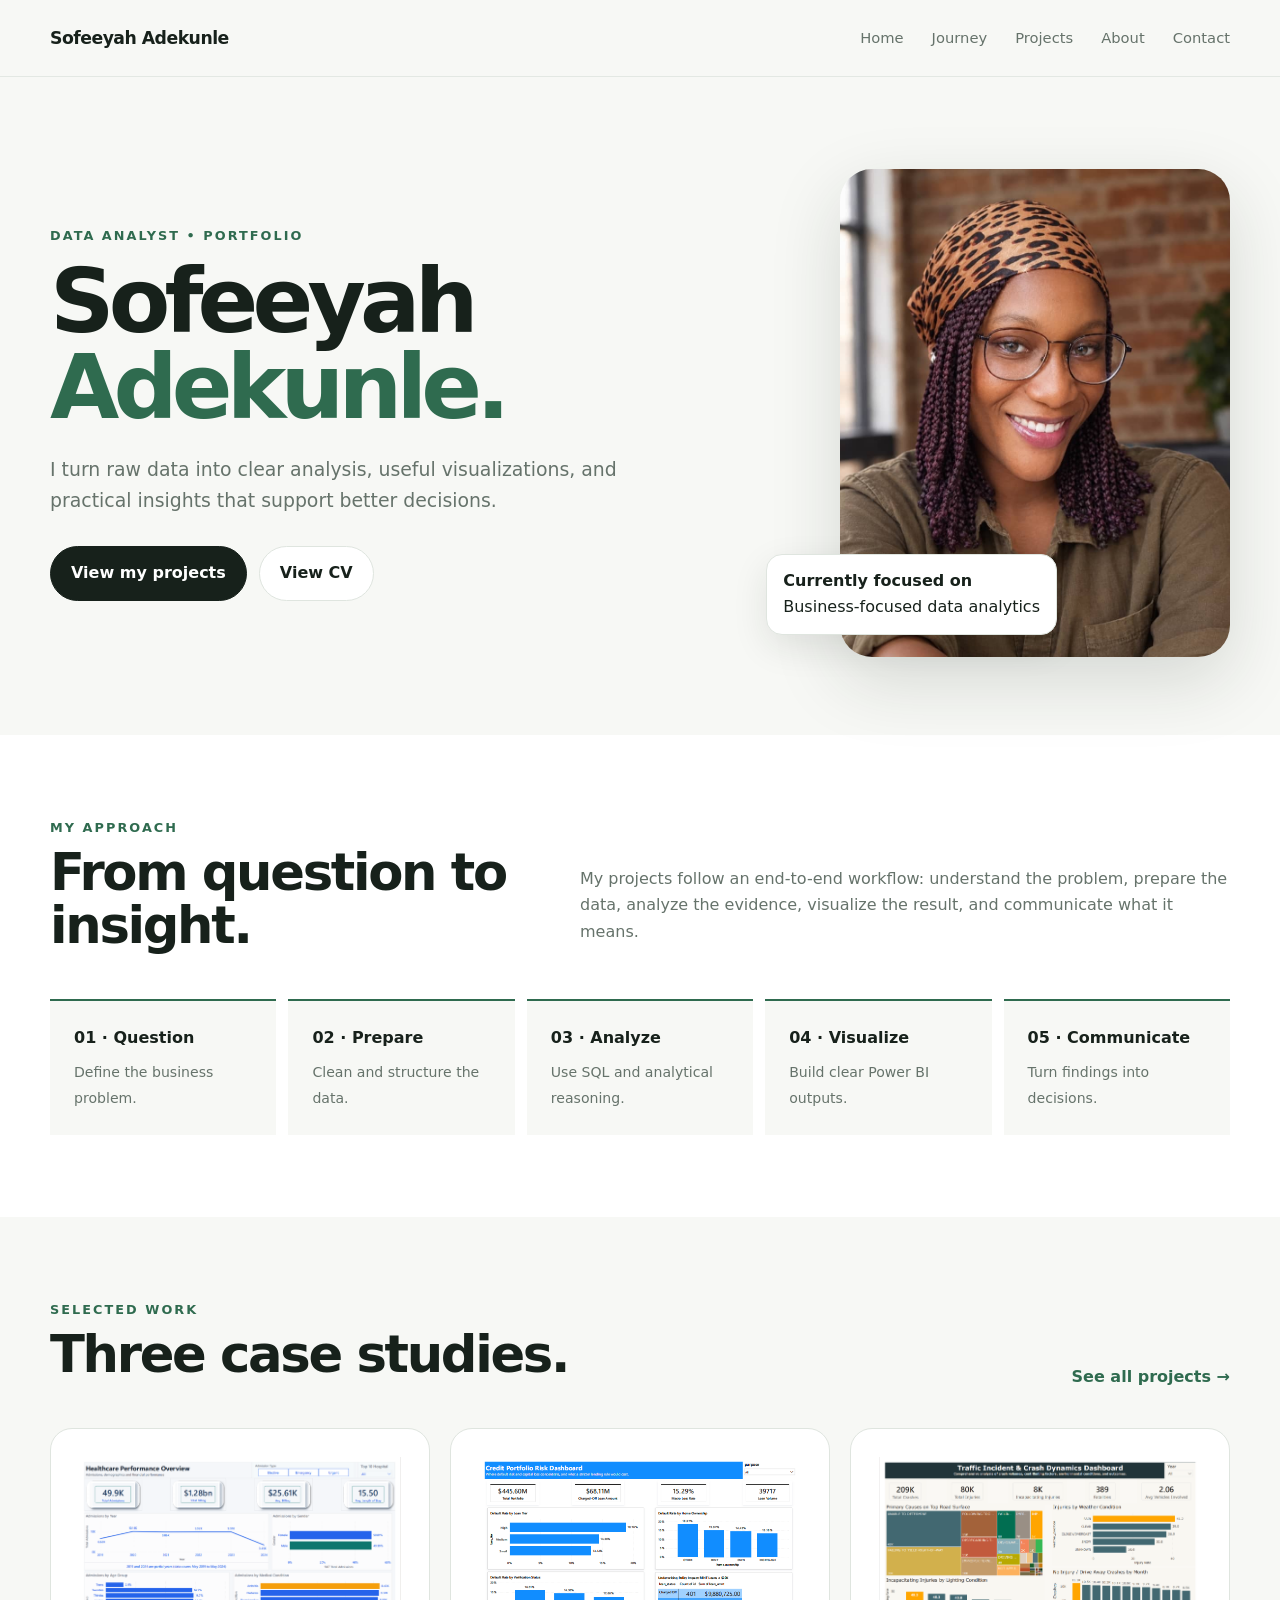
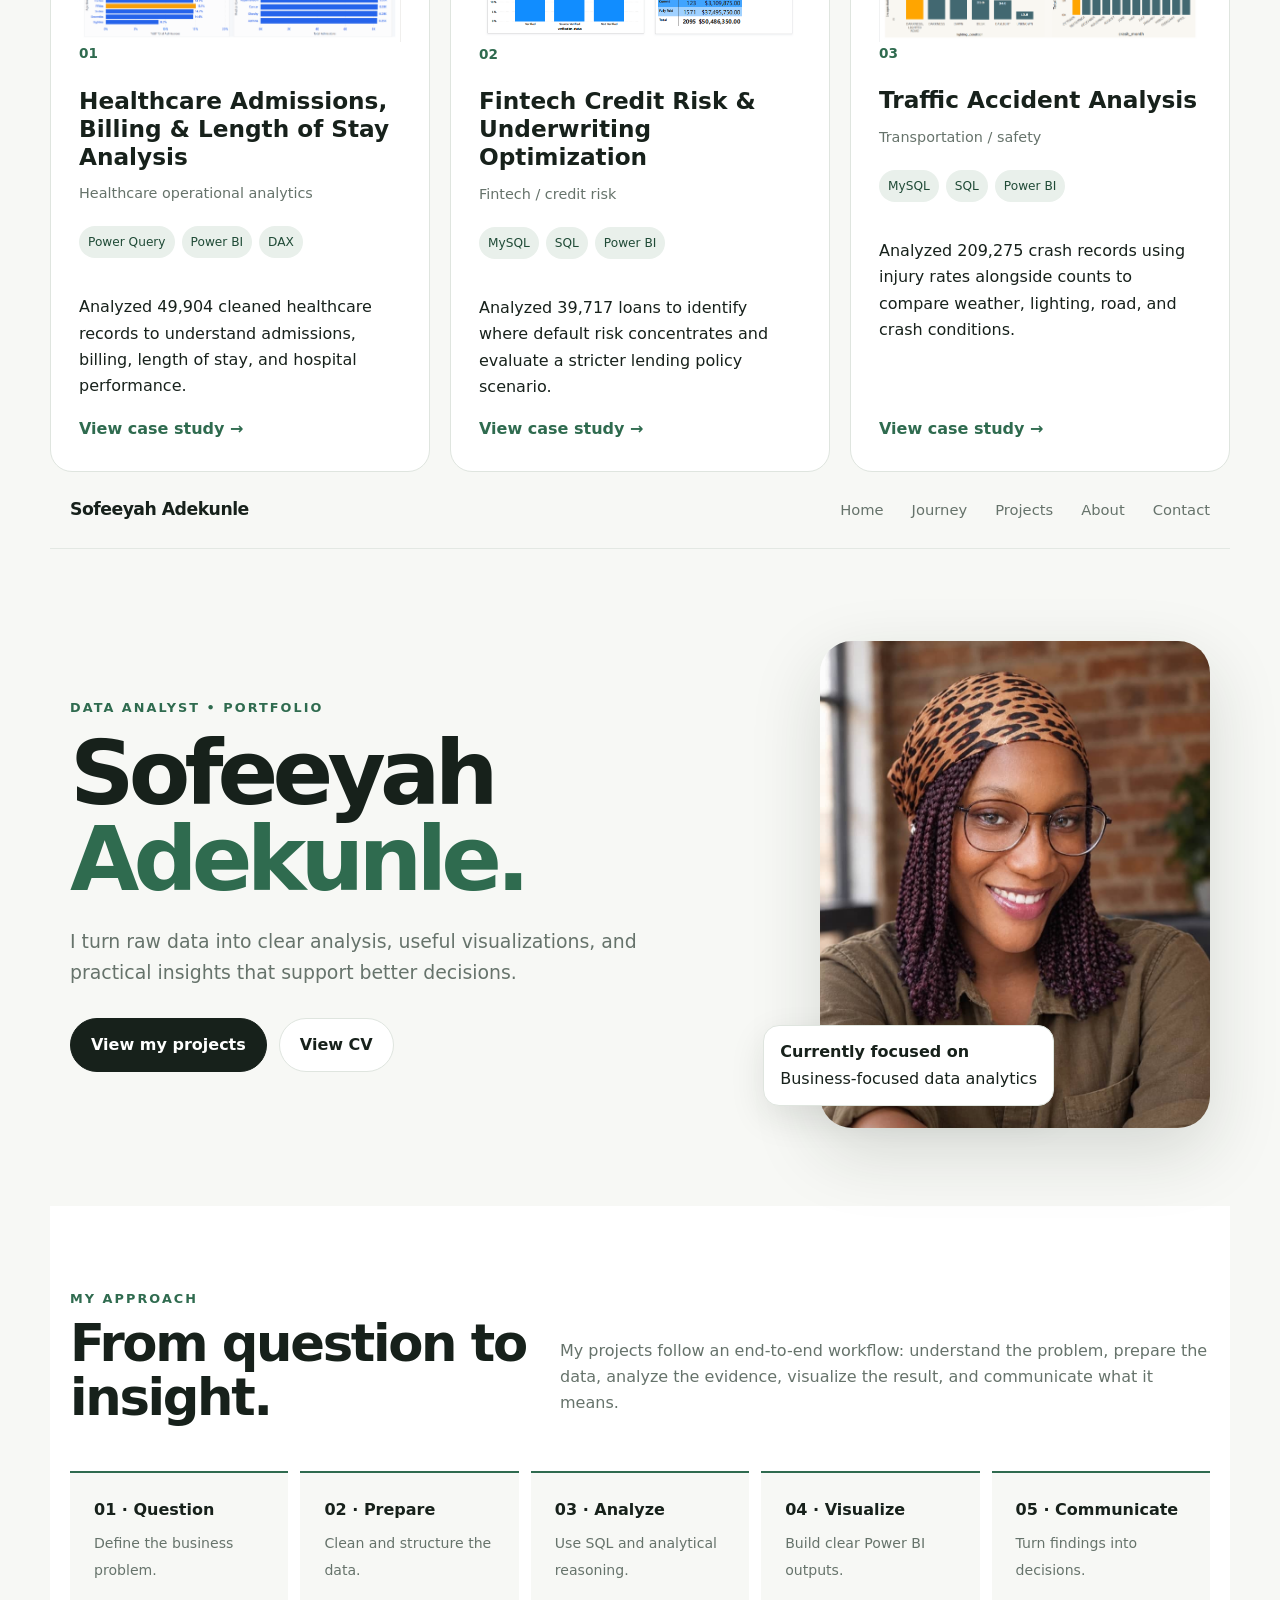
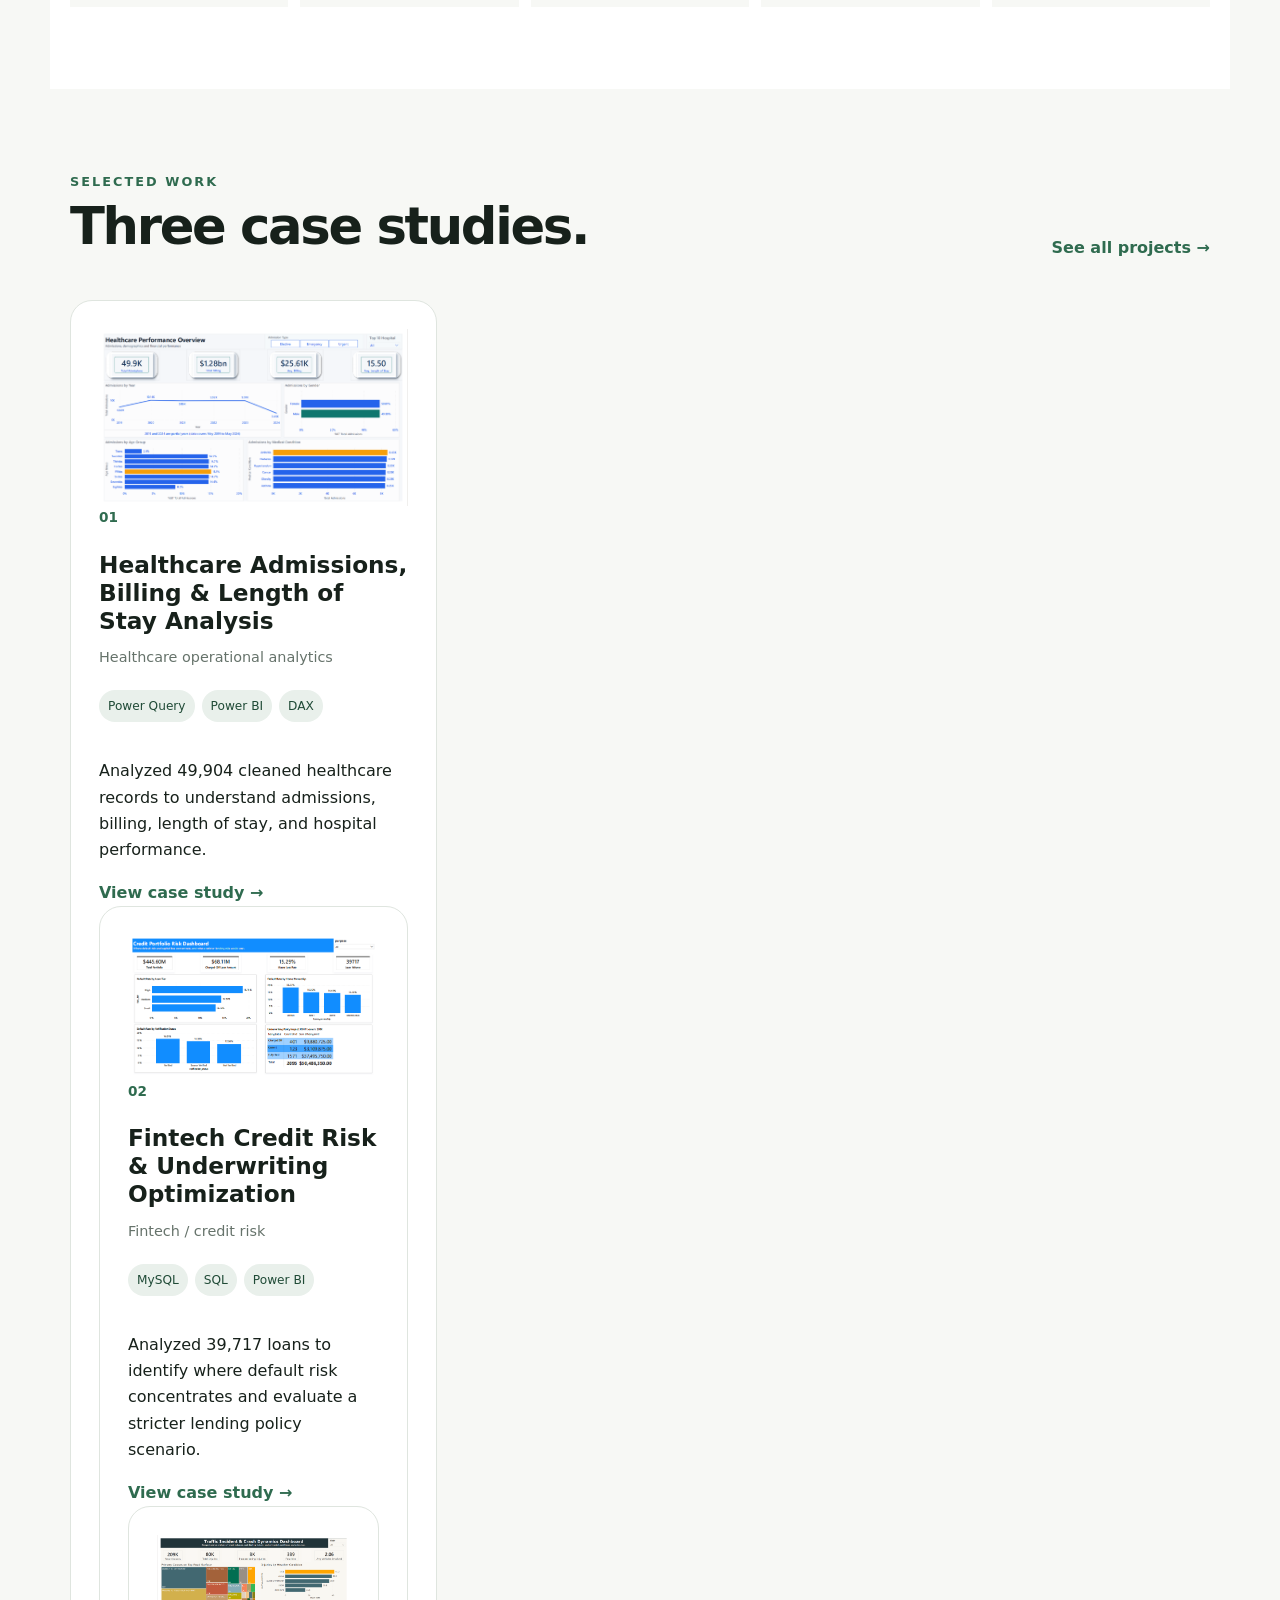
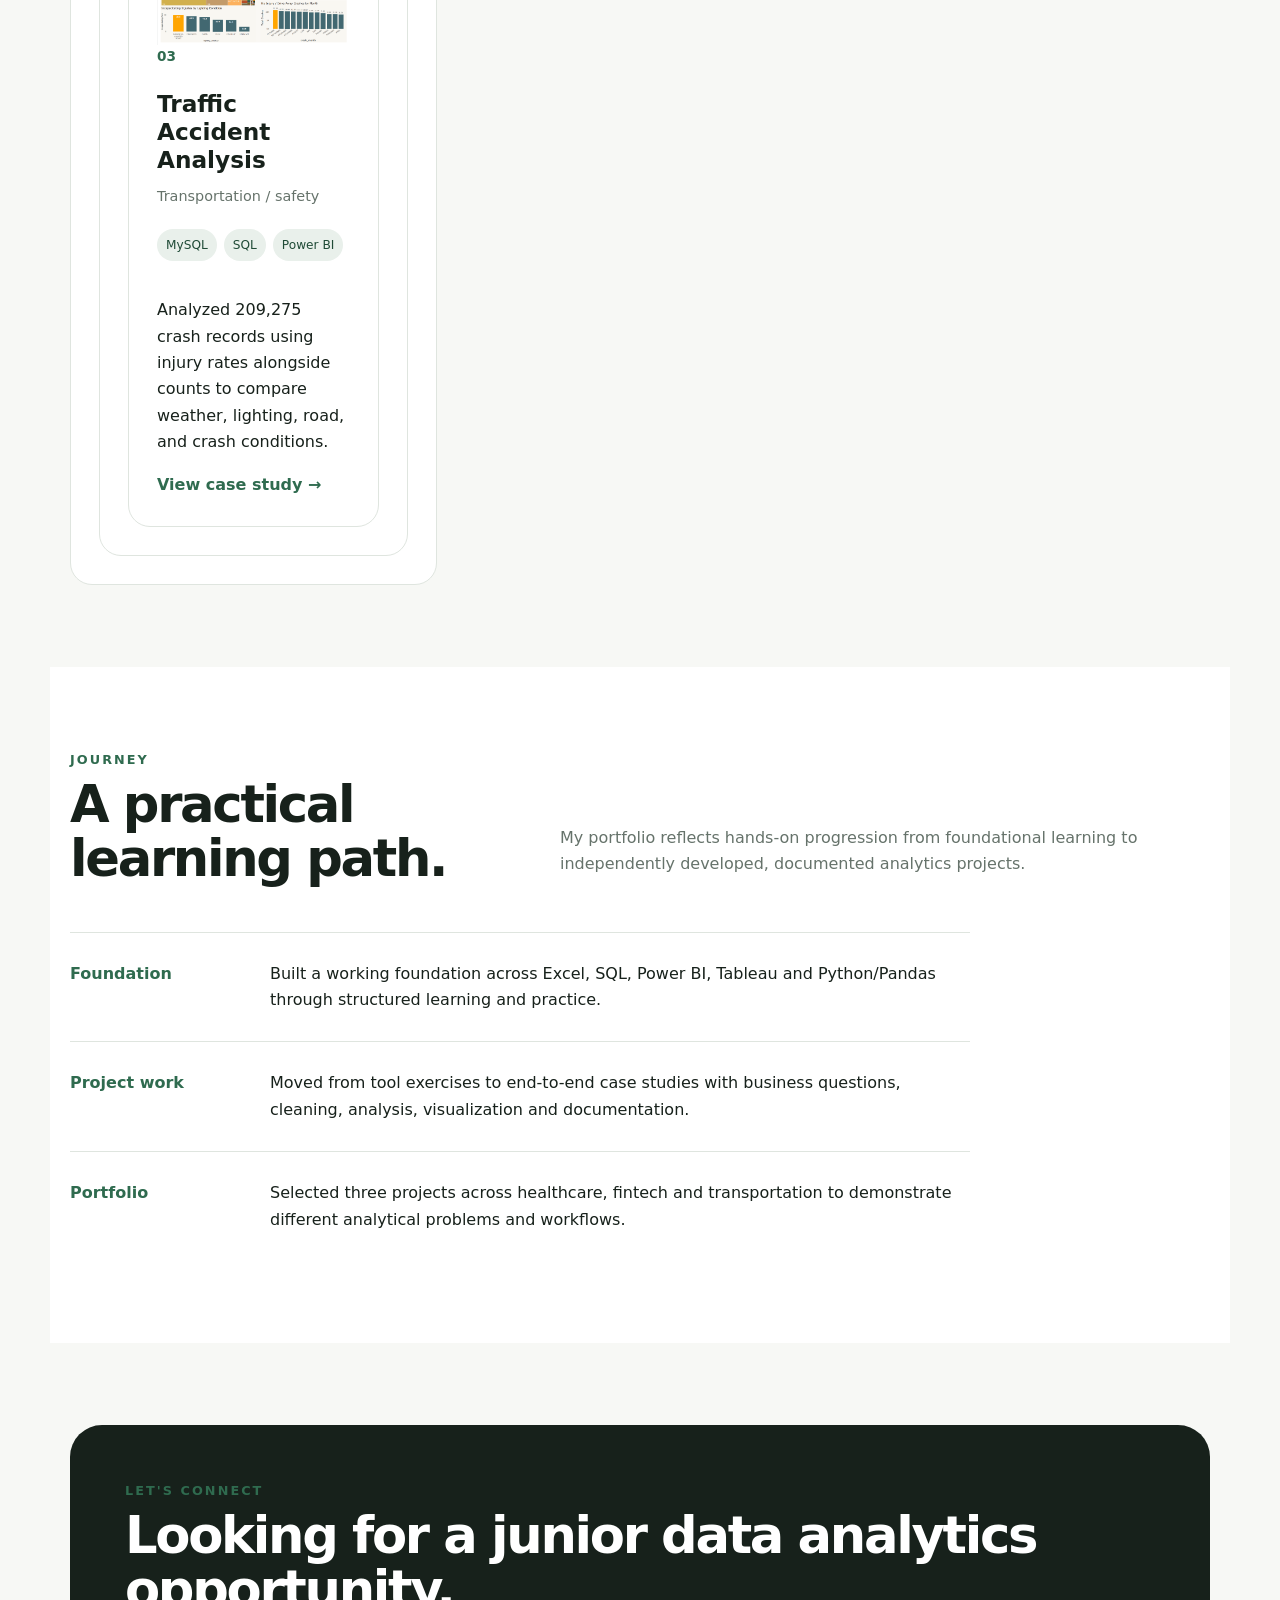
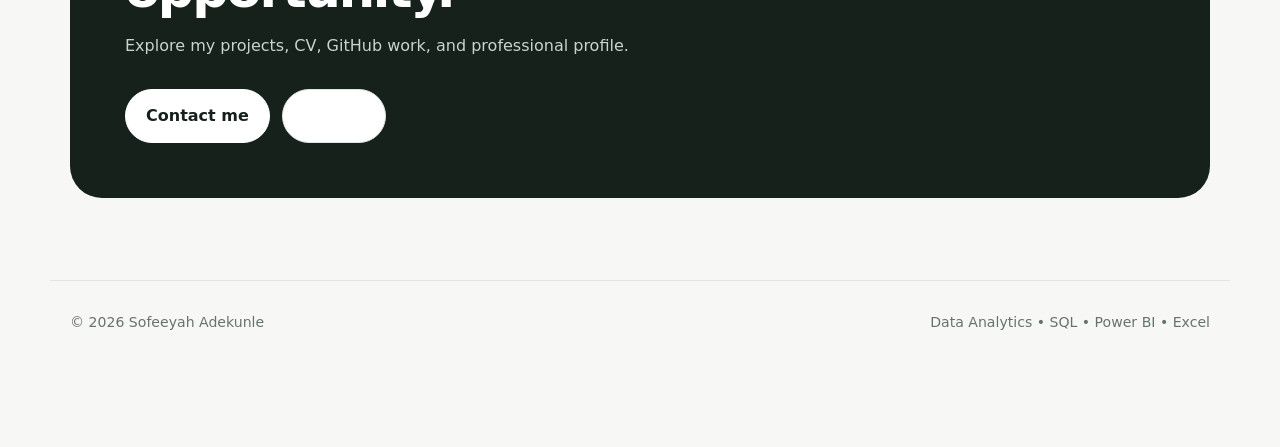
==== index.html @ 1f95e768 "Refactor index.html structure and content" ====
<!doctype html><html lang="en"><head><meta charset="utf-8"><meta name="viewport" content="width=device-width, initial-scale=1"><title>Index | Sofeeyah Adekunle</title><meta name="description" content="Sofeeyah Adekunle — Data Analyst portfolio."><link rel="stylesheet" href="css/style.css"></head><body><header class="nav"><div class="container nav-inner"><a class="logo" href="index.html">Sofeeyah Adekunle</a><button class="menu" aria-label="Open menu">☰</button><nav class="nav-links"><a class="active" href="index.html">Home</a><a class="" href="journey.html">Journey</a><a class="" href="projects.html">Projects</a><a class="" href="about.html">About</a><a class="" href="contact.html">Contact</a></nav></div></header><main> <section class="hero"><div class="container hero-grid"><div><div class="eyebrow">Data Analyst • Portfolio</div><h1>Sofeeyah<br><span>Adekunle.</span></h1><p class="lead">I turn raw data into clear analysis, useful visualizations, and practical insights that support better decisions.</p><div class="actions"><a class="btn primary" href="projects.html">View my projects</a><a class="btn secondary" href="https://wild-grass-528.linkyhost.com" target="_blank" rel="noopener">View CV</a></div></div><div class="portrait-wrap"><img class="portrait" src="assets/images/headshot.jpeg" alt="Sofeeyah Adekunle professional portrait"><div class="portrait-note"><strong>Currently focused on</strong><br>Business-focused data analytics</div></div></div></section> <section class="section alt"><div class="container"><div class="section-head"><div><div class="kicker">My approach</div><h2>From question to insight.</h2></div><p class="section-intro">My projects follow an end-to-end workflow: understand the problem, prepare the data, analyze the evidence, visualize the result, and communicate what it means.</p></div><div class="approach"><div class="step"><strong>01 · Question</strong><span>Define the business problem.</span></div><div class="step"><strong>02 · Prepare</strong><span>Clean and structure the data.</span></div><div class="step"><strong>03 · Analyze</strong><span>Use SQL and analytical reasoning.</span></div><div class="step"><strong>04 · Visualize</strong><span>Build clear Power BI outputs.</span></div><div class="step"><strong>05 · Communicate</strong><span>Turn findings into decisions.</span></div></div></div></section> <section class="section"><div class="container"><div class="section-head"><div><div class="kicker">Selected work</div><h2>Three case studies.</h2></div><a class="card-link" href="projects.html">See all projects →</a></div><div class="grid-3">

  <article class="card project-card">
    <a href="projects/healthcare.html" class="project-image-link">
      <img src="assets/images/healthcare-overview.png" alt="Healthcare Overview Dashboard" class="project-image">
    </a>

    <div class="number">01</div>

    <h3>
      <a href="projects/healthcare.html">Healthcare Admissions, Billing & Length of Stay Analysis</a>
    </h3>

    <div class="project-type">Healthcare operational analytics</div>

    <div class="tags">
      <span class="tag">Power Query</span>
      <span class="tag">Power BI</span>
      <span class="tag">DAX</span>
    </div>

    <p>Analyzed 49,904 cleaned healthcare records to understand admissions, billing, length of stay, and hospital performance.</p>

    <a class="card-link" href="projects/healthcare.html">View case study →</a>
  </article>


  <article class="card project-card">
    <a href="projects/fintech.html" class="project-image-link">
      <img src="assets/images/fintech-dashboard.png" alt="Fintech Credit Risk Dashboard" class="project-image">
    </a>

    <div class="number">02</div>

    <h3>
      <a href="projects/fintech.html">Fintech Credit Risk & Underwriting Optimization</a>
    </h3>

    <div class="project-type">Fintech / credit risk</div>

    <div class="tags">
      <span class="tag">MySQL</span>
      <span class="tag">SQL</span>
      <span class="tag">Power BI</span>
    </div>

    <p>Analyzed 39,717 loans to identify where default risk concentrates and evaluate a stricter lending policy scenario.</p>

    <a class="card-link" href="projects/fintech.html">View case study →</a>
  </article>


  <article class="card project-card">
    <a href="projects/traffic.html" class="project-image-link">
      <img src="assets/images/traffic-dashboard.png" alt="Traffic Accident Analysis Dashboard" class="project-image">
    </a>

    <div class="number">03</div>

    <h3>
      <a href="projects/traffic.html">Traffic Accident Analysis</a>
    </h3>

    <div class="project-type">Transportation / safety</div>

    <div class="tags">
      <span class="tag">MySQL</span>
      <span class="tag">SQL</span>
      <span class="tag">Power BI</span>
    </div>

    <p>Analyzed 209,275 crash records using injury rates alongside counts to compare weather, lighting, road, and crash conditions.</p>

    <a class="card-link" href="projects/traffic.html">View case study →</a>
  </article>

</div><!doctype html><html lang="en"><head><meta charset="utf-8"><meta name="viewport" content="width=device-width, initial-scale=1"><title>Index | Sofeeyah Adekunle</title><meta name="description" content="Sofeeyah Adekunle — Data Analyst portfolio."><link rel="stylesheet" href="css/style.css"></head><body><header class="nav"><div class="container nav-inner"><a class="logo" href="index.html">Sofeeyah Adekunle</a><button class="menu" aria-label="Open menu">☰</button><nav class="nav-links"><a class="active" href="index.html">Home</a><a class="" href="journey.html">Journey</a><a class="" href="projects.html">Projects</a><a class="" href="about.html">About</a><a class="" href="contact.html">Contact</a></nav></div></header><main> <section class="hero"><div class="container hero-grid"><div><div class="eyebrow">Data Analyst • Portfolio</div><h1>Sofeeyah<br><span>Adekunle.</span></h1><p class="lead">I turn raw data into clear analysis, useful visualizations, and practical insights that support better decisions.</p><div class="actions"><a class="btn primary" href="projects.html">View my projects</a><a class="btn secondary" href="https://wild-grass-528.linkyhost.com" target="_blank" rel="noopener">View CV</a></div></div><div class="portrait-wrap"><img class="portrait" src="assets/images/headshot.jpeg" alt="Sofeeyah Adekunle professional portrait"><div class="portrait-note"><strong>Currently focused on</strong><br>Business-focused data analytics</div></div></div></section> <section class="section alt"><div class="container"><div class="section-head"><div><div class="kicker">My approach</div><h2>From question to insight.</h2></div><p class="section-intro">My projects follow an end-to-end workflow: understand the problem, prepare the data, analyze the evidence, visualize the result, and communicate what it means.</p></div><div class="approach"><div class="step"><strong>01 · Question</strong><span>Define the business problem.</span></div><div class="step"><strong>02 · Prepare</strong><span>Clean and structure the data.</span></div><div class="step"><strong>03 · Analyze</strong><span>Use SQL and analytical reasoning.</span></div><div class="step"><strong>04 · Visualize</strong><span>Build clear Power BI outputs.</span></div><div class="step"><strong>05 · Communicate</strong><span>Turn findings into decisions.</span></div></div></div></section> <section class="section"><div class="container"><div class="section-head"><div><div class="kicker">Selected work</div><h2>Three case studies.</h2></div><a class="card-link" href="projects.html">See all projects →</a></div><div class="grid-3"> <article class="card project-card"> <a href="projects/healthcare.html" class="project-image-link"> <img src="assets/images/healthcare-overview.png" alt="Healthcare Overview Dashboard" class="project-image"> </a> <div class="number">01</div> <h3> <a href="projects/healthcare.html">Healthcare Admissions, Billing & Length of Stay Analysis</a> </h3> <div class="project-type">Healthcare operational analytics</div> <div class="tags"> <span class="tag">Power Query</span> <span class="tag">Power BI</span> <span class="tag">DAX</span> </div> <p>Analyzed 49,904 cleaned healthcare records to understand admissions, billing, length of stay, and hospital performance.</p> <a class="card-link" href="projects/healthcare.html">View case study →</a><article class="card project-card"> <a href="projects/fintech.html" class="project-image-link"> <img src="assets/images/fintech-dashboard.png" alt="Fintech Credit Risk Dashboard" class="project-image"> </a> <div class="number">02</div> <h3> <a href="projects/fintech.html">Fintech Credit Risk & Underwriting Optimization</a> </h3> <div class="project-type">Fintech / credit risk</div> <div class="tags"> <span class="tag">MySQL</span> <span class="tag">SQL</span> <span class="tag">Power BI</span> </div> <p>Analyzed 39,717 loans to identify where default risk concentrates and evaluate a stricter lending policy scenario.</p> <a class="card-link" href="projects/fintech.html">View case study →</a><article class="card project-card"> <a href="projects/traffic.html" class="project-image-link"> <img src="assets/images/traffic-dashboard.png" alt="Traffic Accident Analysis Dashboard" class="project-image"> </a> <div class="number">03</div> <h3> <a href="projects/traffic.html">Traffic Accident Analysis</a> </h3> <div class="project-type">Transportation / safety</div> <div class="tags"> <span class="tag">MySQL</span> <span class="tag">SQL</span> <span class="tag">Power BI</span> </div> <p>Analyzed 209,275 crash records using injury rates alongside counts to compare weather, lighting, road, and crash conditions.</p> <a class="card-link" href="projects/traffic.html">View case study →</a></article></div></div></section><section class="section alt"><div class="container"><div class="section-head"><div><div class="kicker">Journey</div><h2>A practical learning path.</h2></div><p class="section-intro">My portfolio reflects hands-on progression from foundational learning to independently developed, documented analytics projects.</p></div><div class="timeline"> <div class="timeline-item"><div class="timeline-year">Foundation</div><div>Built a working foundation across Excel, SQL, Power BI, Tableau and Python/Pandas through structured learning and practice.</div></div> <div class="timeline-item"><div class="timeline-year">Project work</div><div>Moved from tool exercises to end-to-end case studies with business questions, cleaning, analysis, visualization and documentation.</div></div> <div class="timeline-item"><div class="timeline-year">Portfolio</div><div>Selected three projects across healthcare, fintech and transportation to demonstrate different analytical problems and workflows.</div></div> </div></div></section> <section class="section"><div class="container"><div class="cta"><div class="kicker">Let's connect</div><h2>Looking for a junior data analytics opportunity.</h2><p>Explore my projects, CV, GitHub work, and professional profile.</p><div class="actions"><a class="btn primary" style="background:white;color:#17211b;border-color:white" href="contact.html">Contact me</a><a class="btn secondary" href="https://github.com/SofeeyahAde" target="_blank" rel="noopener">GitHub</a></div></div></div></section></main><footer class="footer"><div class="container footer-inner"><span>© <span class="year"></span> Sofeeyah Adekunle</span><span>Data Analytics • SQL • Power BI • Excel</span></div></footer><script src="js/script.js"></script></body></html>
---- css/style.css ----
:root{--ink:#17211b;--muted:#66736b;--paper:#f7f8f5;--card:#fff;--accent:#2f6b4f;--accent-dark:#204b37;--line:#dfe5df;--soft:#e9f0eb;--max:1180px;--radius:22px}
*{box-sizing:border-box}html{scroll-behavior:smooth}body{margin:0;font-family:Inter,system-ui,-apple-system,BlinkMacSystemFont,"Segoe UI",sans-serif;color:var(--ink);background:var(--paper);line-height:1.65}a{color:inherit;text-decoration:none}img{max-width:100%;display:block}.container{width:min(calc(100% - 40px),var(--max));margin:auto}
.nav{position:sticky;top:0;z-index:50;background:rgba(247,248,245,.94);backdrop-filter:blur(12px);border-bottom:1px solid rgba(223,229,223,.8)}.nav-inner{height:76px;display:flex;align-items:center;justify-content:space-between}.logo{font-weight:800;letter-spacing:-.03em;font-size:1.08rem}.nav-links{display:flex;gap:28px;align-items:center}.nav-links a{font-size:.92rem;color:var(--muted)}.nav-links a:hover{color:var(--accent)}.menu{display:none;border:0;background:none;font-size:1.5rem}
.hero{padding:92px 0 78px}.hero-grid{display:grid;grid-template-columns:1.15fr .85fr;gap:70px;align-items:center}.eyebrow,.kicker{font-size:.8rem;text-transform:uppercase;letter-spacing:.16em;font-weight:800;color:var(--accent)}h1{font-size:clamp(3rem,7vw,5.9rem);line-height:.96;letter-spacing:-.065em;margin:12px 0 24px}.hero h1 span{color:var(--accent)}.lead{font-size:1.18rem;color:var(--muted);max-width:650px}.actions{display:flex;gap:12px;flex-wrap:wrap;margin-top:30px}.btn{display:inline-flex;align-items:center;justify-content:center;padding:13px 20px;border-radius:999px;font-weight:700;border:1px solid var(--ink)}.btn.primary{background:var(--ink);color:#fff}.btn.secondary{border-color:var(--line);background:#fff}.portrait{width:min(390px,100%);aspect-ratio:4/5;object-fit:cover;object-position:center 20%;border-radius:32px;margin-left:auto;box-shadow:0 24px 70px rgba(25,40,30,.15)}.portrait-wrap{position:relative}.portrait-note{position:absolute;bottom:22px;left:8px;background:#fff;border:1px solid var(--line);border-radius:16px;padding:13px 16px;box-shadow:0 12px 35px rgba(25,40,30,.1)}
.section{padding:82px 0}.section.alt,.case-hero{background:#fff}.section-head{display:flex;justify-content:space-between;gap:30px;align-items:end;margin-bottom:38px}.section h2{font-size:clamp(2rem,4vw,3.5rem);line-height:1.05;letter-spacing:-.045em;margin:8px 0}.section-intro{max-width:650px;color:var(--muted)}
.grid-3{display:grid;grid-template-columns:repeat(3,1fr);gap:20px}.card{background:var(--card);border:1px solid var(--line);border-radius:var(--radius);padding:28px}.project-card{display:flex;flex-direction:column;min-height:390px}.number{font-weight:800;color:var(--accent);font-size:.85rem}.project-card h3{font-size:1.45rem;line-height:1.2;margin:22px 0 12px}.project-type{color:var(--muted);font-size:.9rem}.tags{display:flex;flex-wrap:wrap;gap:7px;margin:20px 0}.tag{font-size:.76rem;padding:6px 9px;border-radius:999px;background:var(--soft);color:var(--accent-dark)}.card-link{margin-top:auto;font-weight:800;color:var(--accent)}
.approach{display:grid;grid-template-columns:repeat(5,1fr);gap:12px}.step{padding:24px;border-top:2px solid var(--accent);background:var(--paper)}.step strong{display:block;margin-bottom:7px}.step span{font-size:.88rem;color:var(--muted)}
.timeline{display:grid;gap:0;max-width:900px}.timeline-item{display:grid;grid-template-columns:170px 1fr;gap:30px;padding:28px 0;border-top:1px solid var(--line)}.timeline-year{font-weight:800;color:var(--accent)}.skills{display:flex;flex-wrap:wrap;gap:10px}.skill{padding:10px 14px;background:#fff;border:1px solid var(--line);border-radius:12px}
.cta{background:var(--ink);color:#fff;border-radius:32px;padding:55px}.cta p{color:#c9d4cc}.footer{padding:30px 0;border-top:1px solid var(--line);color:var(--muted);font-size:.88rem}.footer-inner{display:flex;justify-content:space-between;gap:20px;flex-wrap:wrap}
.case-hero{padding:80px 0 50px;border-bottom:1px solid var(--line)}.case-grid{display:grid;grid-template-columns:2fr 1fr;gap:55px}.case-main h2{font-size:2rem;margin-top:48px}.case-main h3{font-size:1.25rem;margin-top:30px}.case-sidebar{position:sticky;top:100px;height:max-content}.stat{padding:20px 0;border-bottom:1px solid var(--line)}.stat strong{display:block;font-size:1.5rem}.link-list{display:grid;gap:10px;margin-top:20px}.link-list a{color:var(--accent);font-weight:700}.insight{background:var(--soft);padding:20px;border-radius:16px;margin:14px 0}.back{display:inline-block;margin-bottom:24px;color:var(--accent);font-weight:700}
@media(max-width:900px){.hero-grid,.case-grid{grid-template-columns:1fr}.portrait{margin:0 auto}.grid-3{grid-template-columns:1fr}.approach{grid-template-columns:1fr 1fr}.case-sidebar{position:static}}
@media(max-width:700px){.container{width:min(calc(100% - 28px),var(--max))}.nav-links{display:none;position:absolute;top:76px;left:0;right:0;background:var(--paper);padding:18px 20px;border-bottom:1px solid var(--line);flex-direction:column;align-items:flex-start}.nav-links.open{display:flex}.menu{display:block}.hero{padding:62px 0}.section{padding:62px 0}.approach{grid-template-columns:1fr}.timeline-item{grid-template-columns:1fr;gap:5px}.cta{padding:35px 25px}}
---- css/style.css ----
:root{--ink:#17211b;--muted:#66736b;--paper:#f7f8f5;--card:#fff;--accent:#2f6b4f;--accent-dark:#204b37;--line:#dfe5df;--soft:#e9f0eb;--max:1180px;--radius:22px}
*{box-sizing:border-box}html{scroll-behavior:smooth}body{margin:0;font-family:Inter,system-ui,-apple-system,BlinkMacSystemFont,"Segoe UI",sans-serif;color:var(--ink);background:var(--paper);line-height:1.65}a{color:inherit;text-decoration:none}img{max-width:100%;display:block}.container{width:min(calc(100% - 40px),var(--max));margin:auto}
.nav{position:sticky;top:0;z-index:50;background:rgba(247,248,245,.94);backdrop-filter:blur(12px);border-bottom:1px solid rgba(223,229,223,.8)}.nav-inner{height:76px;display:flex;align-items:center;justify-content:space-between}.logo{font-weight:800;letter-spacing:-.03em;font-size:1.08rem}.nav-links{display:flex;gap:28px;align-items:center}.nav-links a{font-size:.92rem;color:var(--muted)}.nav-links a:hover{color:var(--accent)}.menu{display:none;border:0;background:none;font-size:1.5rem}
.hero{padding:92px 0 78px}.hero-grid{display:grid;grid-template-columns:1.15fr .85fr;gap:70px;align-items:center}.eyebrow,.kicker{font-size:.8rem;text-transform:uppercase;letter-spacing:.16em;font-weight:800;color:var(--accent)}h1{font-size:clamp(3rem,7vw,5.9rem);line-height:.96;letter-spacing:-.065em;margin:12px 0 24px}.hero h1 span{color:var(--accent)}.lead{font-size:1.18rem;color:var(--muted);max-width:650px}.actions{display:flex;gap:12px;flex-wrap:wrap;margin-top:30px}.btn{display:inline-flex;align-items:center;justify-content:center;padding:13px 20px;border-radius:999px;font-weight:700;border:1px solid var(--ink)}.btn.primary{background:var(--ink);color:#fff}.btn.secondary{border-color:var(--line);background:#fff}.portrait{width:min(390px,100%);aspect-ratio:4/5;object-fit:cover;object-position:center 20%;border-radius:32px;margin-left:auto;box-shadow:0 24px 70px rgba(25,40,30,.15)}.portrait-wrap{position:relative}.portrait-note{position:absolute;bottom:22px;left:8px;background:#fff;border:1px solid var(--line);border-radius:16px;padding:13px 16px;box-shadow:0 12px 35px rgba(25,40,30,.1)}
.section{padding:82px 0}.section.alt,.case-hero{background:#fff}.section-head{display:flex;justify-content:space-between;gap:30px;align-items:end;margin-bottom:38px}.section h2{font-size:clamp(2rem,4vw,3.5rem);line-height:1.05;letter-spacing:-.045em;margin:8px 0}.section-intro{max-width:650px;color:var(--muted)}
.grid-3{display:grid;grid-template-columns:repeat(3,1fr);gap:20px}.card{background:var(--card);border:1px solid var(--line);border-radius:var(--radius);padding:28px}.project-card{display:flex;flex-direction:column;min-height:390px}.number{font-weight:800;color:var(--accent);font-size:.85rem}.project-card h3{font-size:1.45rem;line-height:1.2;margin:22px 0 12px}.project-type{color:var(--muted);font-size:.9rem}.tags{display:flex;flex-wrap:wrap;gap:7px;margin:20px 0}.tag{font-size:.76rem;padding:6px 9px;border-radius:999px;background:var(--soft);color:var(--accent-dark)}.card-link{margin-top:auto;font-weight:800;color:var(--accent)}
.approach{display:grid;grid-template-columns:repeat(5,1fr);gap:12px}.step{padding:24px;border-top:2px solid var(--accent);background:var(--paper)}.step strong{display:block;margin-bottom:7px}.step span{font-size:.88rem;color:var(--muted)}
.timeline{display:grid;gap:0;max-width:900px}.timeline-item{display:grid;grid-template-columns:170px 1fr;gap:30px;padding:28px 0;border-top:1px solid var(--line)}.timeline-year{font-weight:800;color:var(--accent)}.skills{display:flex;flex-wrap:wrap;gap:10px}.skill{padding:10px 14px;background:#fff;border:1px solid var(--line);border-radius:12px}
.cta{background:var(--ink);color:#fff;border-radius:32px;padding:55px}.cta p{color:#c9d4cc}.footer{padding:30px 0;border-top:1px solid var(--line);color:var(--muted);font-size:.88rem}.footer-inner{display:flex;justify-content:space-between;gap:20px;flex-wrap:wrap}
.case-hero{padding:80px 0 50px;border-bottom:1px solid var(--line)}.case-grid{display:grid;grid-template-columns:2fr 1fr;gap:55px}.case-main h2{font-size:2rem;margin-top:48px}.case-main h3{font-size:1.25rem;margin-top:30px}.case-sidebar{position:sticky;top:100px;height:max-content}.stat{padding:20px 0;border-bottom:1px solid var(--line)}.stat strong{display:block;font-size:1.5rem}.link-list{display:grid;gap:10px;margin-top:20px}.link-list a{color:var(--accent);font-weight:700}.insight{background:var(--soft);padding:20px;border-radius:16px;margin:14px 0}.back{display:inline-block;margin-bottom:24px;color:var(--accent);font-weight:700}
@media(max-width:900px){.hero-grid,.case-grid{grid-template-columns:1fr}.portrait{margin:0 auto}.grid-3{grid-template-columns:1fr}.approach{grid-template-columns:1fr 1fr}.case-sidebar{position:static}}
@media(max-width:700px){.container{width:min(calc(100% - 28px),var(--max))}.nav-links{display:none;position:absolute;top:76px;left:0;right:0;background:var(--paper);padding:18px 20px;border-bottom:1px solid var(--line);flex-direction:column;align-items:flex-start}.nav-links.open{display:flex}.menu{display:block}.hero{padding:62px 0}.section{padding:62px 0}.approach{grid-template-columns:1fr}.timeline-item{grid-template-columns:1fr;gap:5px}.cta{padding:35px 25px}}
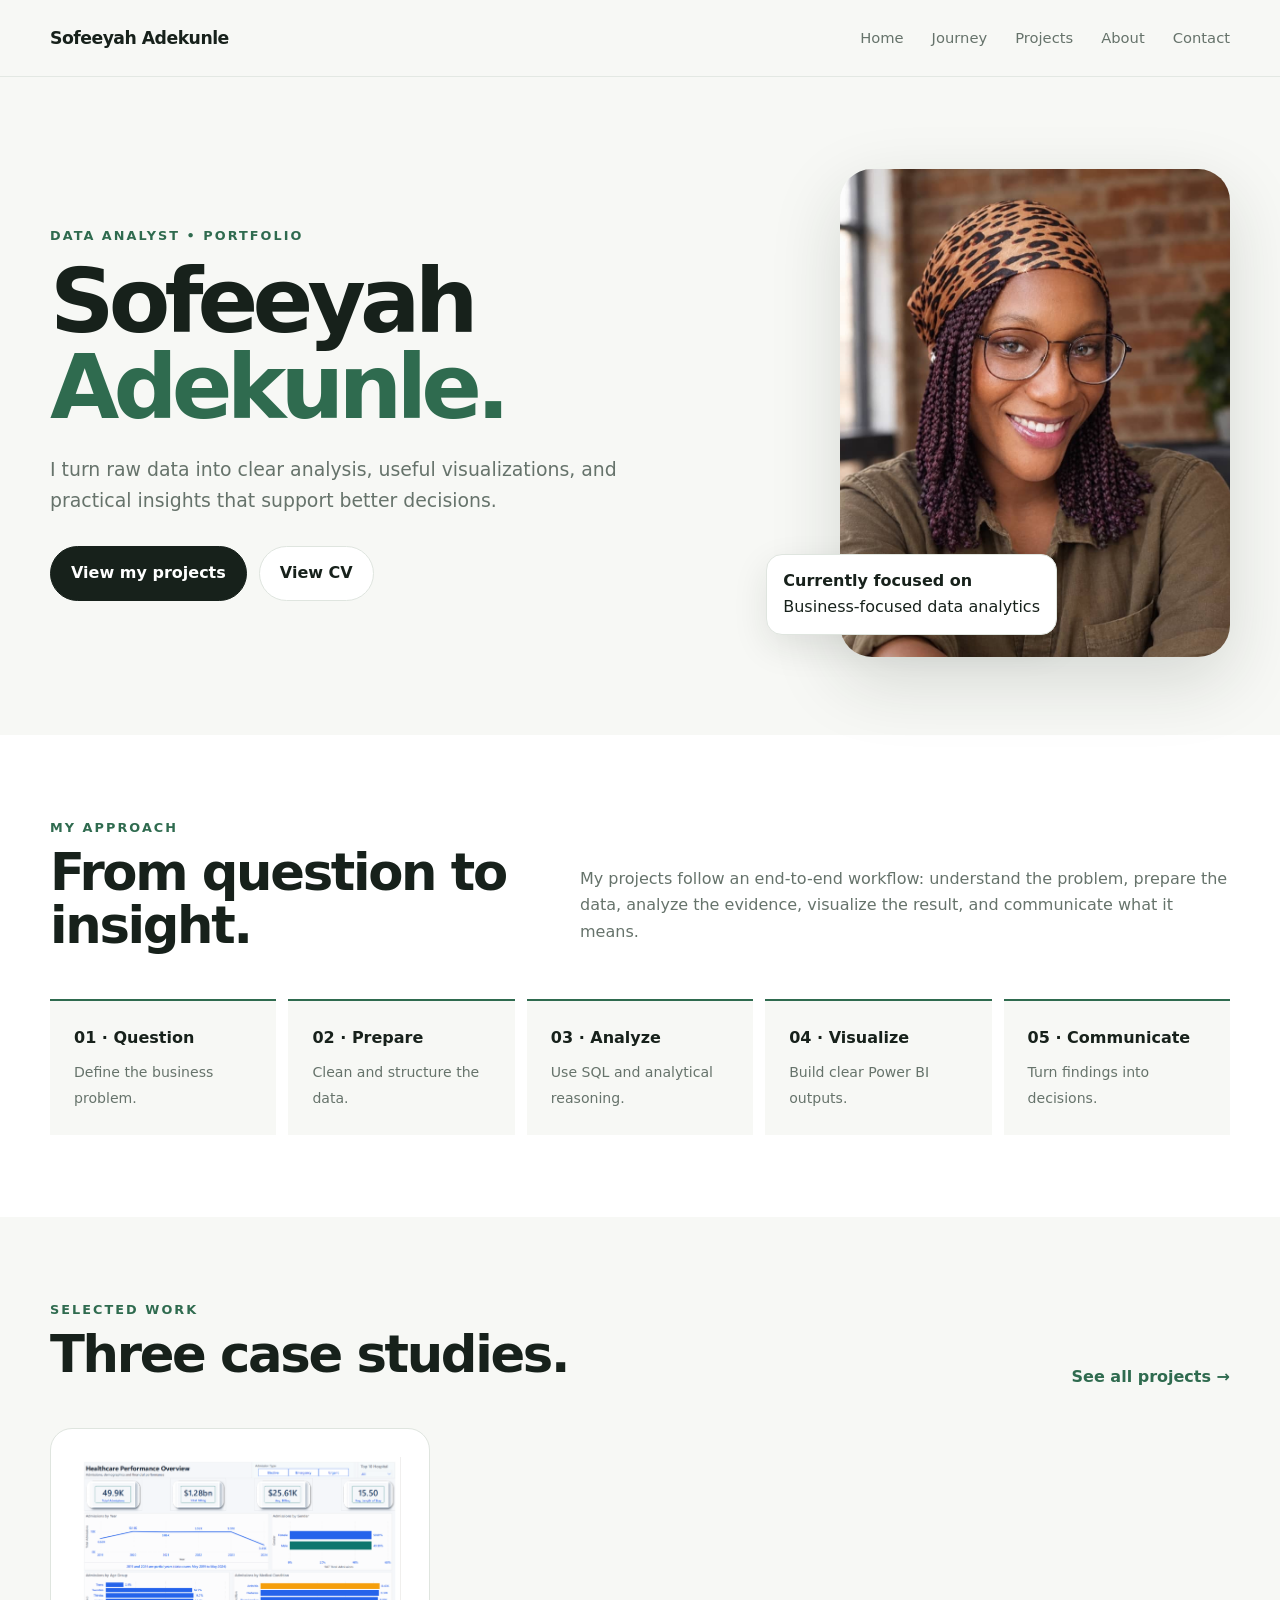
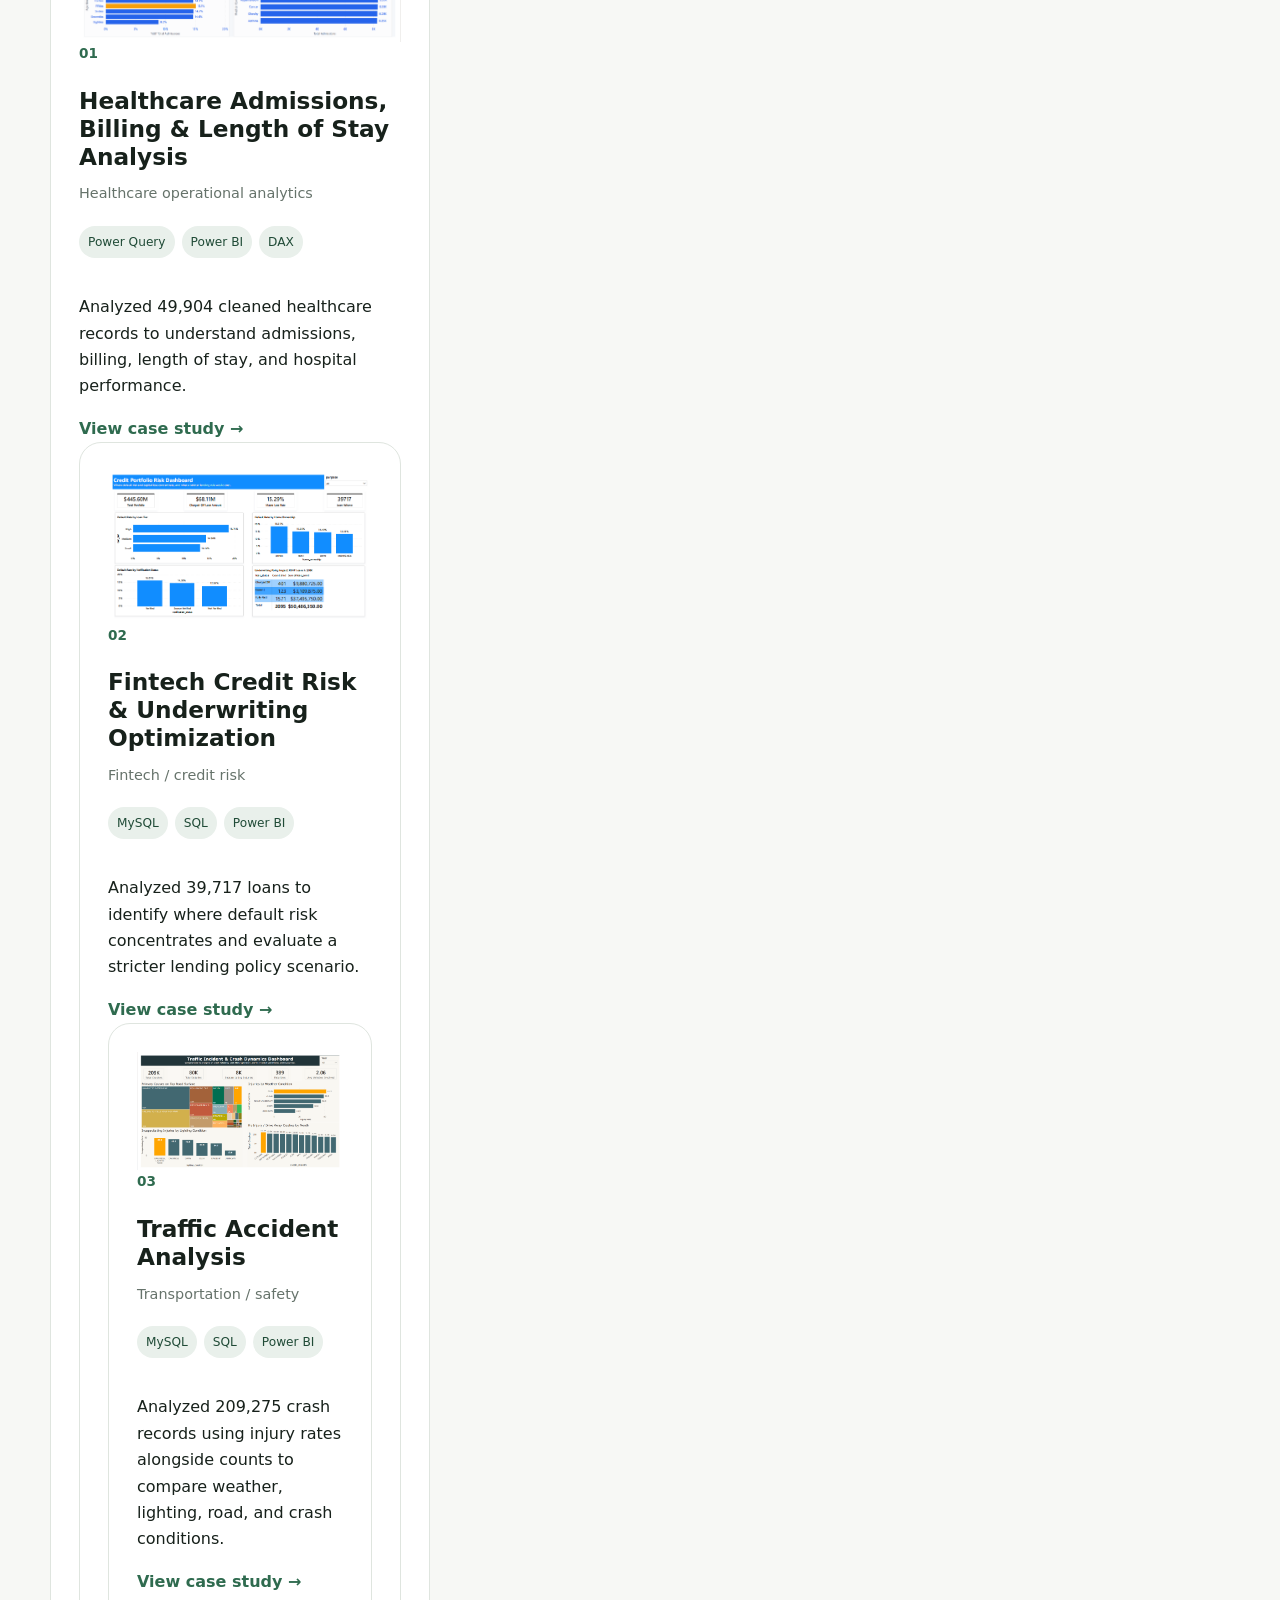
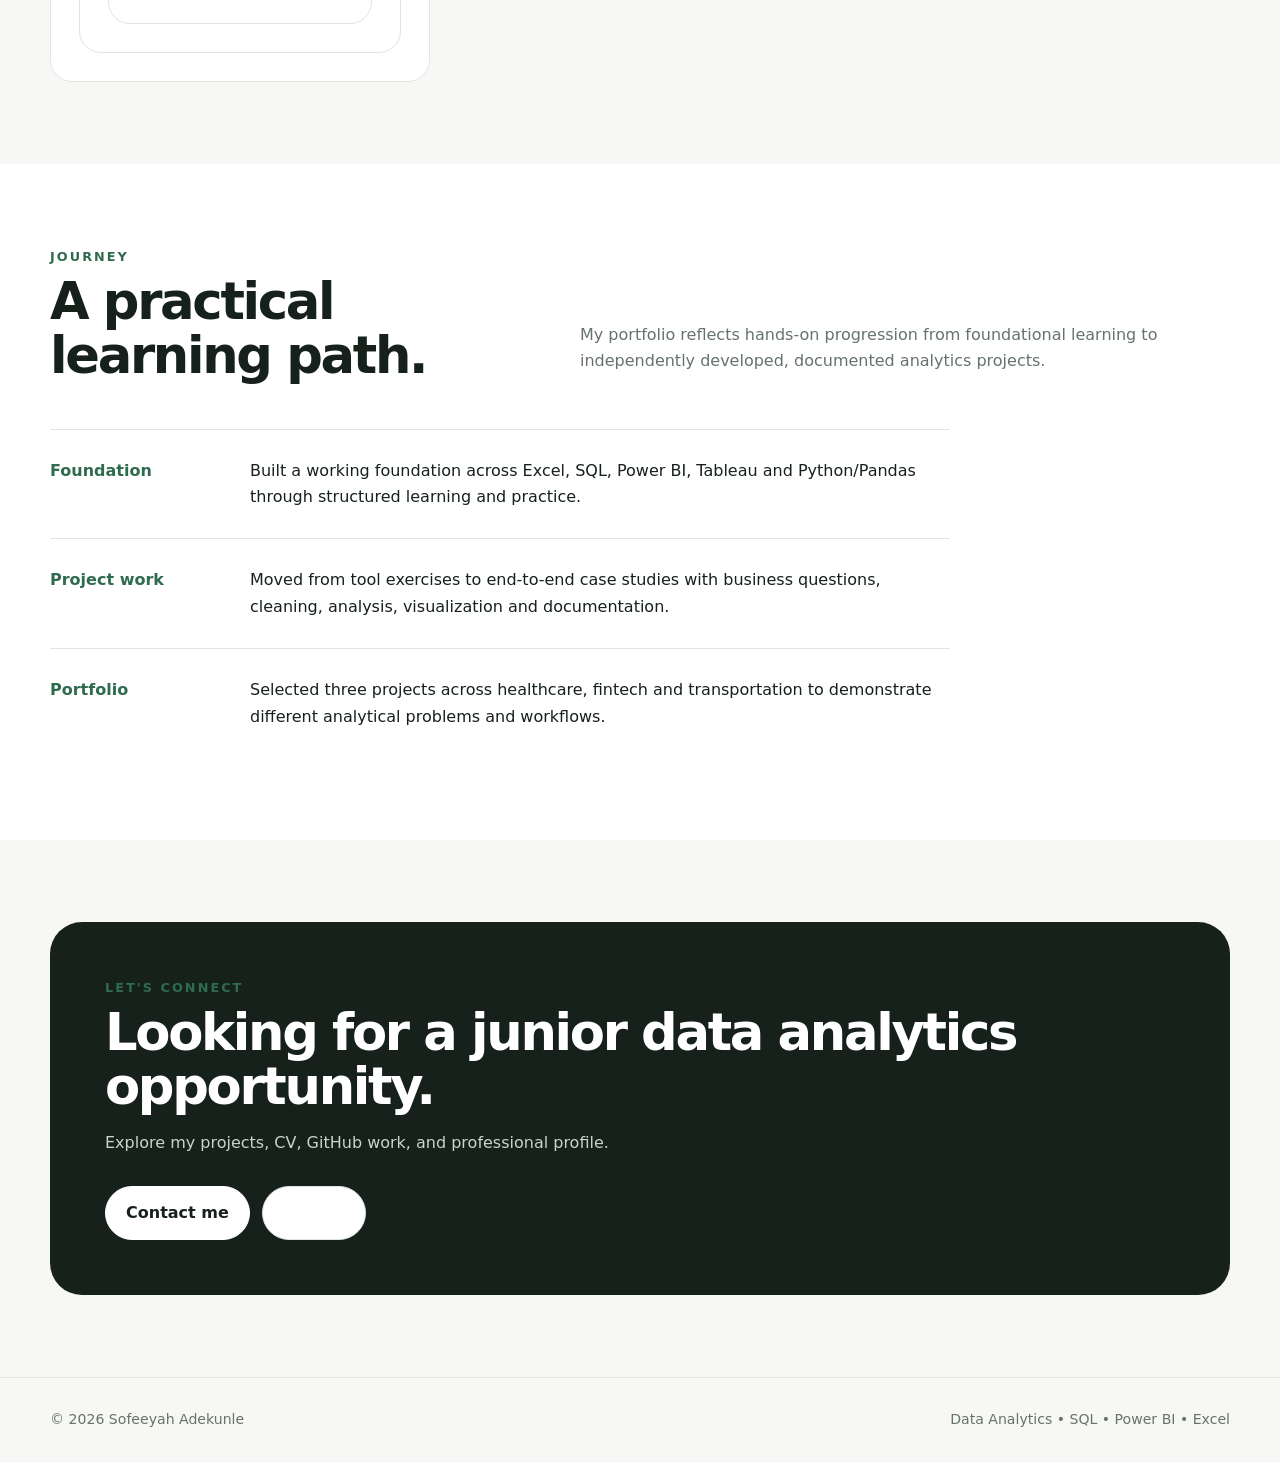
==== commit 845c0af4: "Remove project cards from portfolio section Removed multiple project cards from the portfolio sectio" ====
--- a/index.html
+++ b/index.html
@@ -1,77 +1 @@
-<!doctype html><html lang="en"><head><meta charset="utf-8"><meta name="viewport" content="width=device-width, initial-scale=1"><title>Index | Sofeeyah Adekunle</title><meta name="description" content="Sofeeyah Adekunle — Data Analyst portfolio."><link rel="stylesheet" href="css/style.css"></head><body><header class="nav"><div class="container nav-inner"><a class="logo" href="index.html">Sofeeyah Adekunle</a><button class="menu" aria-label="Open menu">☰</button><nav class="nav-links"><a class="active" href="index.html">Home</a><a class="" href="journey.html">Journey</a><a class="" href="projects.html">Projects</a><a class="" href="about.html">About</a><a class="" href="contact.html">Contact</a></nav></div></header><main> <section class="hero"><div class="container hero-grid"><div><div class="eyebrow">Data Analyst • Portfolio</div><h1>Sofeeyah<br><span>Adekunle.</span></h1><p class="lead">I turn raw data into clear analysis, useful visualizations, and practical insights that support better decisions.</p><div class="actions"><a class="btn primary" href="projects.html">View my projects</a><a class="btn secondary" href="https://wild-grass-528.linkyhost.com" target="_blank" rel="noopener">View CV</a></div></div><div class="portrait-wrap"><img class="portrait" src="assets/images/headshot.jpeg" alt="Sofeeyah Adekunle professional portrait"><div class="portrait-note"><strong>Currently focused on</strong><br>Business-focused data analytics</div></div></div></section> <section class="section alt"><div class="container"><div class="section-head"><div><div class="kicker">My approach</div><h2>From question to insight.</h2></div><p class="section-intro">My projects follow an end-to-end workflow: understand the problem, prepare the data, analyze the evidence, visualize the result, and communicate what it means.</p></div><div class="approach"><div class="step"><strong>01 · Question</strong><span>Define the business problem.</span></div><div class="step"><strong>02 · Prepare</strong><span>Clean and structure the data.</span></div><div class="step"><strong>03 · Analyze</strong><span>Use SQL and analytical reasoning.</span></div><div class="step"><strong>04 · Visualize</strong><span>Build clear Power BI outputs.</span></div><div class="step"><strong>05 · Communicate</strong><span>Turn findings into decisions.</span></div></div></div></section> <section class="section"><div class="container"><div class="section-head"><div><div class="kicker">Selected work</div><h2>Three case studies.</h2></div><a class="card-link" href="projects.html">See all projects →</a></div><div class="grid-3">
-
-  <article class="card project-card">
-    <a href="projects/healthcare.html" class="project-image-link">
-      <img src="assets/images/healthcare-overview.png" alt="Healthcare Overview Dashboard" class="project-image">
-    </a>
-
-    <div class="number">01</div>
-
-    <h3>
-      <a href="projects/healthcare.html">Healthcare Admissions, Billing & Length of Stay Analysis</a>
-    </h3>
-
-    <div class="project-type">Healthcare operational analytics</div>
-
-    <div class="tags">
-      <span class="tag">Power Query</span>
-      <span class="tag">Power BI</span>
-      <span class="tag">DAX</span>
-    </div>
-
-    <p>Analyzed 49,904 cleaned healthcare records to understand admissions, billing, length of stay, and hospital performance.</p>
-
-    <a class="card-link" href="projects/healthcare.html">View case study →</a>
-  </article>
-
-
-  <article class="card project-card">
-    <a href="projects/fintech.html" class="project-image-link">
-      <img src="assets/images/fintech-dashboard.png" alt="Fintech Credit Risk Dashboard" class="project-image">
-    </a>
-
-    <div class="number">02</div>
-
-    <h3>
-      <a href="projects/fintech.html">Fintech Credit Risk & Underwriting Optimization</a>
-    </h3>
-
-    <div class="project-type">Fintech / credit risk</div>
-
-    <div class="tags">
-      <span class="tag">MySQL</span>
-      <span class="tag">SQL</span>
-      <span class="tag">Power BI</span>
-    </div>
-
-    <p>Analyzed 39,717 loans to identify where default risk concentrates and evaluate a stricter lending policy scenario.</p>
-
-    <a class="card-link" href="projects/fintech.html">View case study →</a>
-  </article>
-
-
-  <article class="card project-card">
-    <a href="projects/traffic.html" class="project-image-link">
-      <img src="assets/images/traffic-dashboard.png" alt="Traffic Accident Analysis Dashboard" class="project-image">
-    </a>
-
-    <div class="number">03</div>
-
-    <h3>
-      <a href="projects/traffic.html">Traffic Accident Analysis</a>
-    </h3>
-
-    <div class="project-type">Transportation / safety</div>
-
-    <div class="tags">
-      <span class="tag">MySQL</span>
-      <span class="tag">SQL</span>
-      <span class="tag">Power BI</span>
-    </div>
-
-    <p>Analyzed 209,275 crash records using injury rates alongside counts to compare weather, lighting, road, and crash conditions.</p>
-
-    <a class="card-link" href="projects/traffic.html">View case study →</a>
-  </article>
-
-</div><!doctype html><html lang="en"><head><meta charset="utf-8"><meta name="viewport" content="width=device-width, initial-scale=1"><title>Index | Sofeeyah Adekunle</title><meta name="description" content="Sofeeyah Adekunle — Data Analyst portfolio."><link rel="stylesheet" href="css/style.css"></head><body><header class="nav"><div class="container nav-inner"><a class="logo" href="index.html">Sofeeyah Adekunle</a><button class="menu" aria-label="Open menu">☰</button><nav class="nav-links"><a class="active" href="index.html">Home</a><a class="" href="journey.html">Journey</a><a class="" href="projects.html">Projects</a><a class="" href="about.html">About</a><a class="" href="contact.html">Contact</a></nav></div></header><main> <section class="hero"><div class="container hero-grid"><div><div class="eyebrow">Data Analyst • Portfolio</div><h1>Sofeeyah<br><span>Adekunle.</span></h1><p class="lead">I turn raw data into clear analysis, useful visualizations, and practical insights that support better decisions.</p><div class="actions"><a class="btn primary" href="projects.html">View my projects</a><a class="btn secondary" href="https://wild-grass-528.linkyhost.com" target="_blank" rel="noopener">View CV</a></div></div><div class="portrait-wrap"><img class="portrait" src="assets/images/headshot.jpeg" alt="Sofeeyah Adekunle professional portrait"><div class="portrait-note"><strong>Currently focused on</strong><br>Business-focused data analytics</div></div></div></section> <section class="section alt"><div class="container"><div class="section-head"><div><div class="kicker">My approach</div><h2>From question to insight.</h2></div><p class="section-intro">My projects follow an end-to-end workflow: understand the problem, prepare the data, analyze the evidence, visualize the result, and communicate what it means.</p></div><div class="approach"><div class="step"><strong>01 · Question</strong><span>Define the business problem.</span></div><div class="step"><strong>02 · Prepare</strong><span>Clean and structure the data.</span></div><div class="step"><strong>03 · Analyze</strong><span>Use SQL and analytical reasoning.</span></div><div class="step"><strong>04 · Visualize</strong><span>Build clear Power BI outputs.</span></div><div class="step"><strong>05 · Communicate</strong><span>Turn findings into decisions.</span></div></div></div></section> <section class="section"><div class="container"><div class="section-head"><div><div class="kicker">Selected work</div><h2>Three case studies.</h2></div><a class="card-link" href="projects.html">See all projects →</a></div><div class="grid-3"> <article class="card project-card"> <a href="projects/healthcare.html" class="project-image-link"> <img src="assets/images/healthcare-overview.png" alt="Healthcare Overview Dashboard" class="project-image"> </a> <div class="number">01</div> <h3> <a href="projects/healthcare.html">Healthcare Admissions, Billing & Length of Stay Analysis</a> </h3> <div class="project-type">Healthcare operational analytics</div> <div class="tags"> <span class="tag">Power Query</span> <span class="tag">Power BI</span> <span class="tag">DAX</span> </div> <p>Analyzed 49,904 cleaned healthcare records to understand admissions, billing, length of stay, and hospital performance.</p> <a class="card-link" href="projects/healthcare.html">View case study →</a><article class="card project-card"> <a href="projects/fintech.html" class="project-image-link"> <img src="assets/images/fintech-dashboard.png" alt="Fintech Credit Risk Dashboard" class="project-image"> </a> <div class="number">02</div> <h3> <a href="projects/fintech.html">Fintech Credit Risk & Underwriting Optimization</a> </h3> <div class="project-type">Fintech / credit risk</div> <div class="tags"> <span class="tag">MySQL</span> <span class="tag">SQL</span> <span class="tag">Power BI</span> </div> <p>Analyzed 39,717 loans to identify where default risk concentrates and evaluate a stricter lending policy scenario.</p> <a class="card-link" href="projects/fintech.html">View case study →</a><article class="card project-card"> <a href="projects/traffic.html" class="project-image-link"> <img src="assets/images/traffic-dashboard.png" alt="Traffic Accident Analysis Dashboard" class="project-image"> </a> <div class="number">03</div> <h3> <a href="projects/traffic.html">Traffic Accident Analysis</a> </h3> <div class="project-type">Transportation / safety</div> <div class="tags"> <span class="tag">MySQL</span> <span class="tag">SQL</span> <span class="tag">Power BI</span> </div> <p>Analyzed 209,275 crash records using injury rates alongside counts to compare weather, lighting, road, and crash conditions.</p> <a class="card-link" href="projects/traffic.html">View case study →</a></article></div></div></section><section class="section alt"><div class="container"><div class="section-head"><div><div class="kicker">Journey</div><h2>A practical learning path.</h2></div><p class="section-intro">My portfolio reflects hands-on progression from foundational learning to independently developed, documented analytics projects.</p></div><div class="timeline"> <div class="timeline-item"><div class="timeline-year">Foundation</div><div>Built a working foundation across Excel, SQL, Power BI, Tableau and Python/Pandas through structured learning and practice.</div></div> <div class="timeline-item"><div class="timeline-year">Project work</div><div>Moved from tool exercises to end-to-end case studies with business questions, cleaning, analysis, visualization and documentation.</div></div> <div class="timeline-item"><div class="timeline-year">Portfolio</div><div>Selected three projects across healthcare, fintech and transportation to demonstrate different analytical problems and workflows.</div></div> </div></div></section> <section class="section"><div class="container"><div class="cta"><div class="kicker">Let's connect</div><h2>Looking for a junior data analytics opportunity.</h2><p>Explore my projects, CV, GitHub work, and professional profile.</p><div class="actions"><a class="btn primary" style="background:white;color:#17211b;border-color:white" href="contact.html">Contact me</a><a class="btn secondary" href="https://github.com/SofeeyahAde" target="_blank" rel="noopener">GitHub</a></div></div></div></section></main><footer class="footer"><div class="container footer-inner"><span>© <span class="year"></span> Sofeeyah Adekunle</span><span>Data Analytics • SQL • Power BI • Excel</span></div></footer><script src="js/script.js"></script></body></html>
+<!doctype html><html lang="en"><head><meta charset="utf-8"><meta name="viewport" content="width=device-width, initial-scale=1"><title>Index | Sofeeyah Adekunle</title><meta name="description" content="Sofeeyah Adekunle — Data Analyst portfolio."><link rel="stylesheet" href="css/style.css"></head><body><header class="nav"><div class="container nav-inner"><a class="logo" href="index.html">Sofeeyah Adekunle</a><button class="menu" aria-label="Open menu">☰</button><nav class="nav-links"><a class="active" href="index.html">Home</a><a class="" href="journey.html">Journey</a><a class="" href="projects.html">Projects</a><a class="" href="about.html">About</a><a class="" href="contact.html">Contact</a></nav></div></header><main> <section class="hero"><div class="container hero-grid"><div><div class="eyebrow">Data Analyst • Portfolio</div><h1>Sofeeyah<br><span>Adekunle.</span></h1><p class="lead">I turn raw data into clear analysis, useful visualizations, and practical insights that support better decisions.</p><div class="actions"><a class="btn primary" href="projects.html">View my projects</a><a class="btn secondary" href="https://wild-grass-528.linkyhost.com" target="_blank" rel="noopener">View CV</a></div></div><div class="portrait-wrap"><img class="portrait" src="assets/images/headshot.jpeg" alt="Sofeeyah Adekunle professional portrait"><div class="portrait-note"><strong>Currently focused on</strong><br>Business-focused data analytics</div></div></div></section> <section class="section alt"><div class="container"><div class="section-head"><div><div class="kicker">My approach</div><h2>From question to insight.</h2></div><p class="section-intro">My projects follow an end-to-end workflow: understand the problem, prepare the data, analyze the evidence, visualize the result, and communicate what it means.</p></div><div class="approach"><div class="step"><strong>01 · Question</strong><span>Define the business problem.</span></div><div class="step"><strong>02 · Prepare</strong><span>Clean and structure the data.</span></div><div class="step"><strong>03 · Analyze</strong><span>Use SQL and analytical reasoning.</span></div><div class="step"><strong>04 · Visualize</strong><span>Build clear Power BI outputs.</span></div><div class="step"><strong>05 · Communicate</strong><span>Turn findings into decisions.</span></div></div></div></section> <section class="section"><div class="container"><div class="section-head"><div><div class="kicker">Selected work</div><h2>Three case studies.</h2></div><a class="card-link" href="projects.html">See all projects →</a></div><div class="grid-3"> <article class="card project-card"> <a href="projects/healthcare.html" class="project-image-link"> <img src="assets/images/healthcare-overview.png" alt="Healthcare Overview Dashboard" class="project-image"> </a> <div class="number">01</div> <h3> <a href="projects/healthcare.html">Healthcare Admissions, Billing & Length of Stay Analysis</a> </h3> <div class="project-type">Healthcare operational analytics</div> <div class="tags"> <span class="tag">Power Query</span> <span class="tag">Power BI</span> <span class="tag">DAX</span> </div> <p>Analyzed 49,904 cleaned healthcare records to understand admissions, billing, length of stay, and hospital performance.</p> <a class="card-link" href="projects/healthcare.html">View case study →</a><article class="card project-card"> <a href="projects/fintech.html" class="project-image-link"> <img src="assets/images/fintech-dashboard.png" alt="Fintech Credit Risk Dashboard" class="project-image"> </a> <div class="number">02</div> <h3> <a href="projects/fintech.html">Fintech Credit Risk & Underwriting Optimization</a> </h3> <div class="project-type">Fintech / credit risk</div> <div class="tags"> <span class="tag">MySQL</span> <span class="tag">SQL</span> <span class="tag">Power BI</span> </div> <p>Analyzed 39,717 loans to identify where default risk concentrates and evaluate a stricter lending policy scenario.</p> <a class="card-link" href="projects/fintech.html">View case study →</a><article class="card project-card"> <a href="projects/traffic.html" class="project-image-link"> <img src="assets/images/traffic-dashboard.png" alt="Traffic Accident Analysis Dashboard" class="project-image"> </a> <div class="number">03</div> <h3> <a href="projects/traffic.html">Traffic Accident Analysis</a> </h3> <div class="project-type">Transportation / safety</div> <div class="tags"> <span class="tag">MySQL</span> <span class="tag">SQL</span> <span class="tag">Power BI</span> </div> <p>Analyzed 209,275 crash records using injury rates alongside counts to compare weather, lighting, road, and crash conditions.</p> <a class="card-link" href="projects/traffic.html">View case study →</a></article></div></div></section><section class="section alt"><div class="container"><div class="section-head"><div><div class="kicker">Journey</div><h2>A practical learning path.</h2></div><p class="section-intro">My portfolio reflects hands-on progression from foundational learning to independently developed, documented analytics projects.</p></div><div class="timeline"> <div class="timeline-item"><div class="timeline-year">Foundation</div><div>Built a working foundation across Excel, SQL, Power BI, Tableau and Python/Pandas through structured learning and practice.</div></div> <div class="timeline-item"><div class="timeline-year">Project work</div><div>Moved from tool exercises to end-to-end case studies with business questions, cleaning, analysis, visualization and documentation.</div></div> <div class="timeline-item"><div class="timeline-year">Portfolio</div><div>Selected three projects across healthcare, fintech and transportation to demonstrate different analytical problems and workflows.</div></div> </div></div></section> <section class="section"><div class="container"><div class="cta"><div class="kicker">Let's connect</div><h2>Looking for a junior data analytics opportunity.</h2><p>Explore my projects, CV, GitHub work, and professional profile.</p><div class="actions"><a class="btn primary" style="background:white;color:#17211b;border-color:white" href="contact.html">Contact me</a><a class="btn secondary" href="https://github.com/SofeeyahAde" target="_blank" rel="noopener">GitHub</a></div></div></div></section></main><footer class="footer"><div class="container footer-inner"><span>© <span class="year"></span> Sofeeyah Adekunle</span><span>Data Analytics • SQL • Power BI • Excel</span></div></footer><script src="js/script.js"></script></body></html>
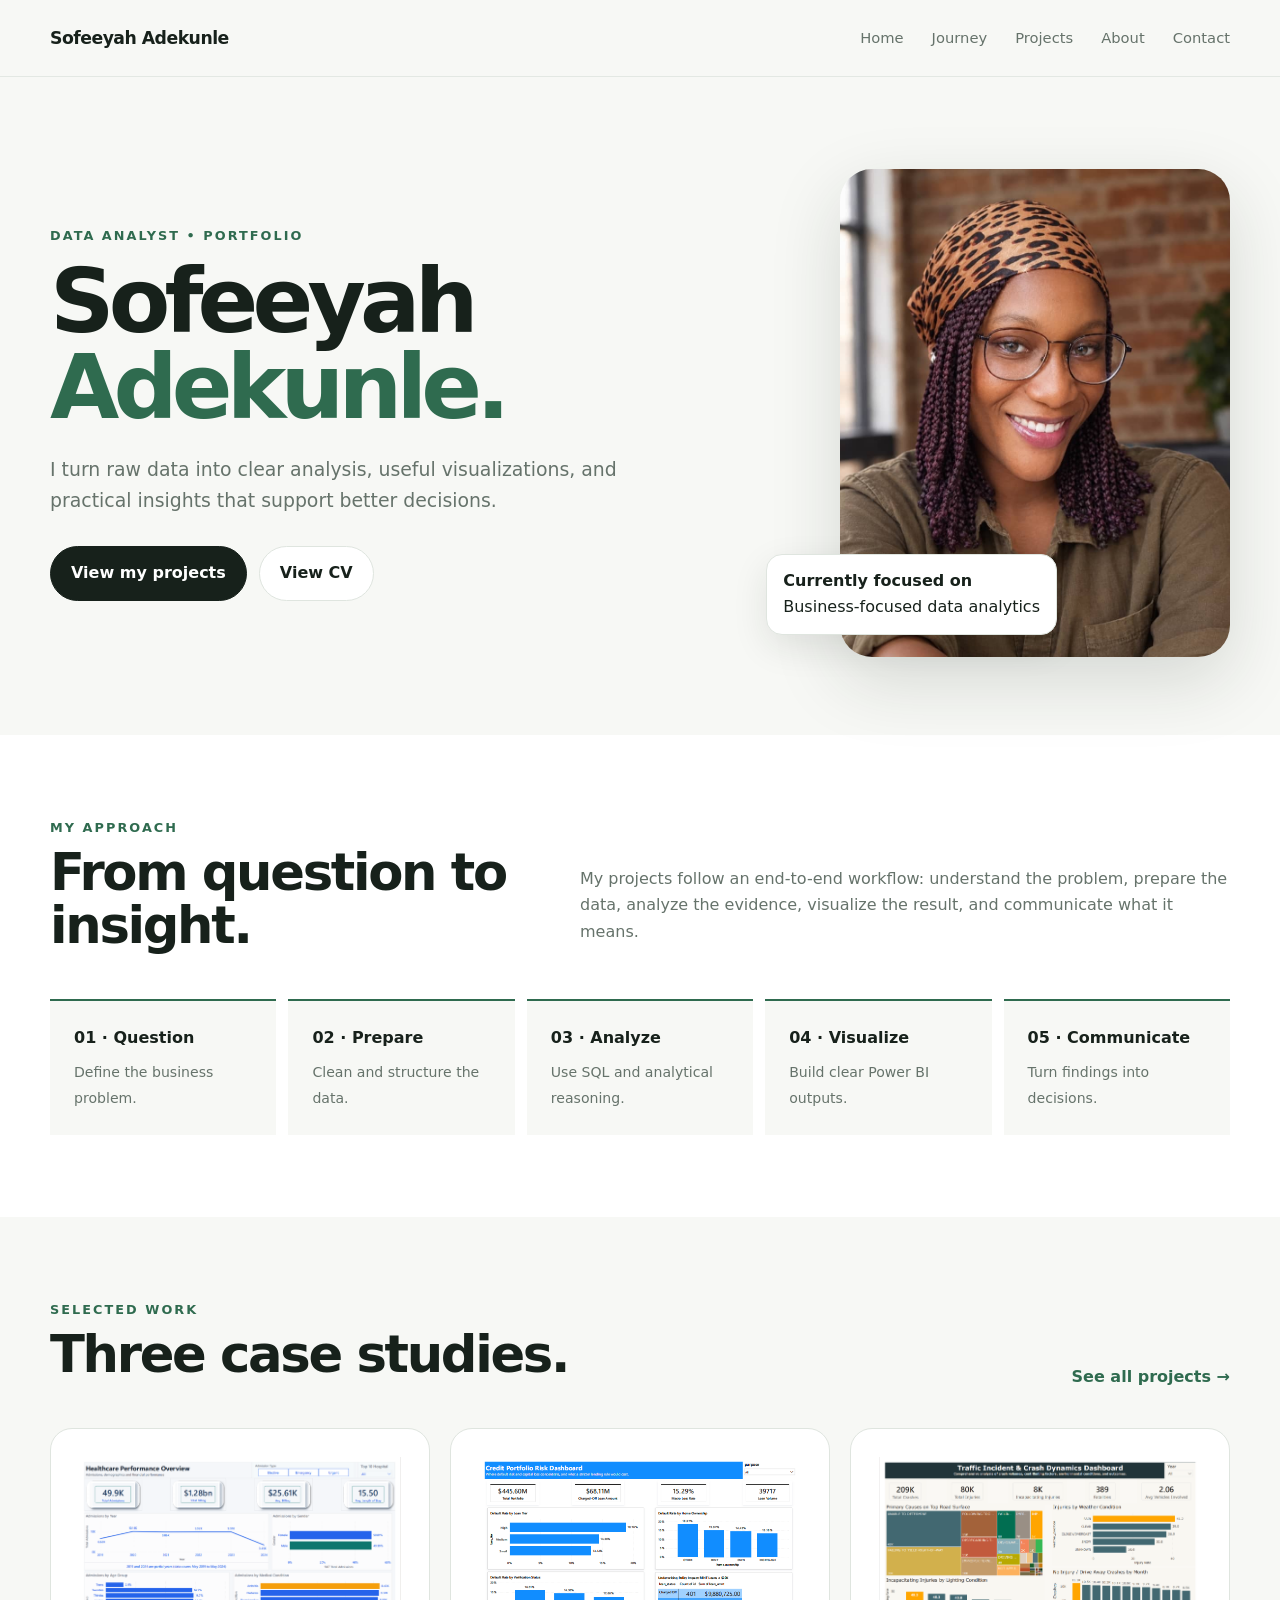
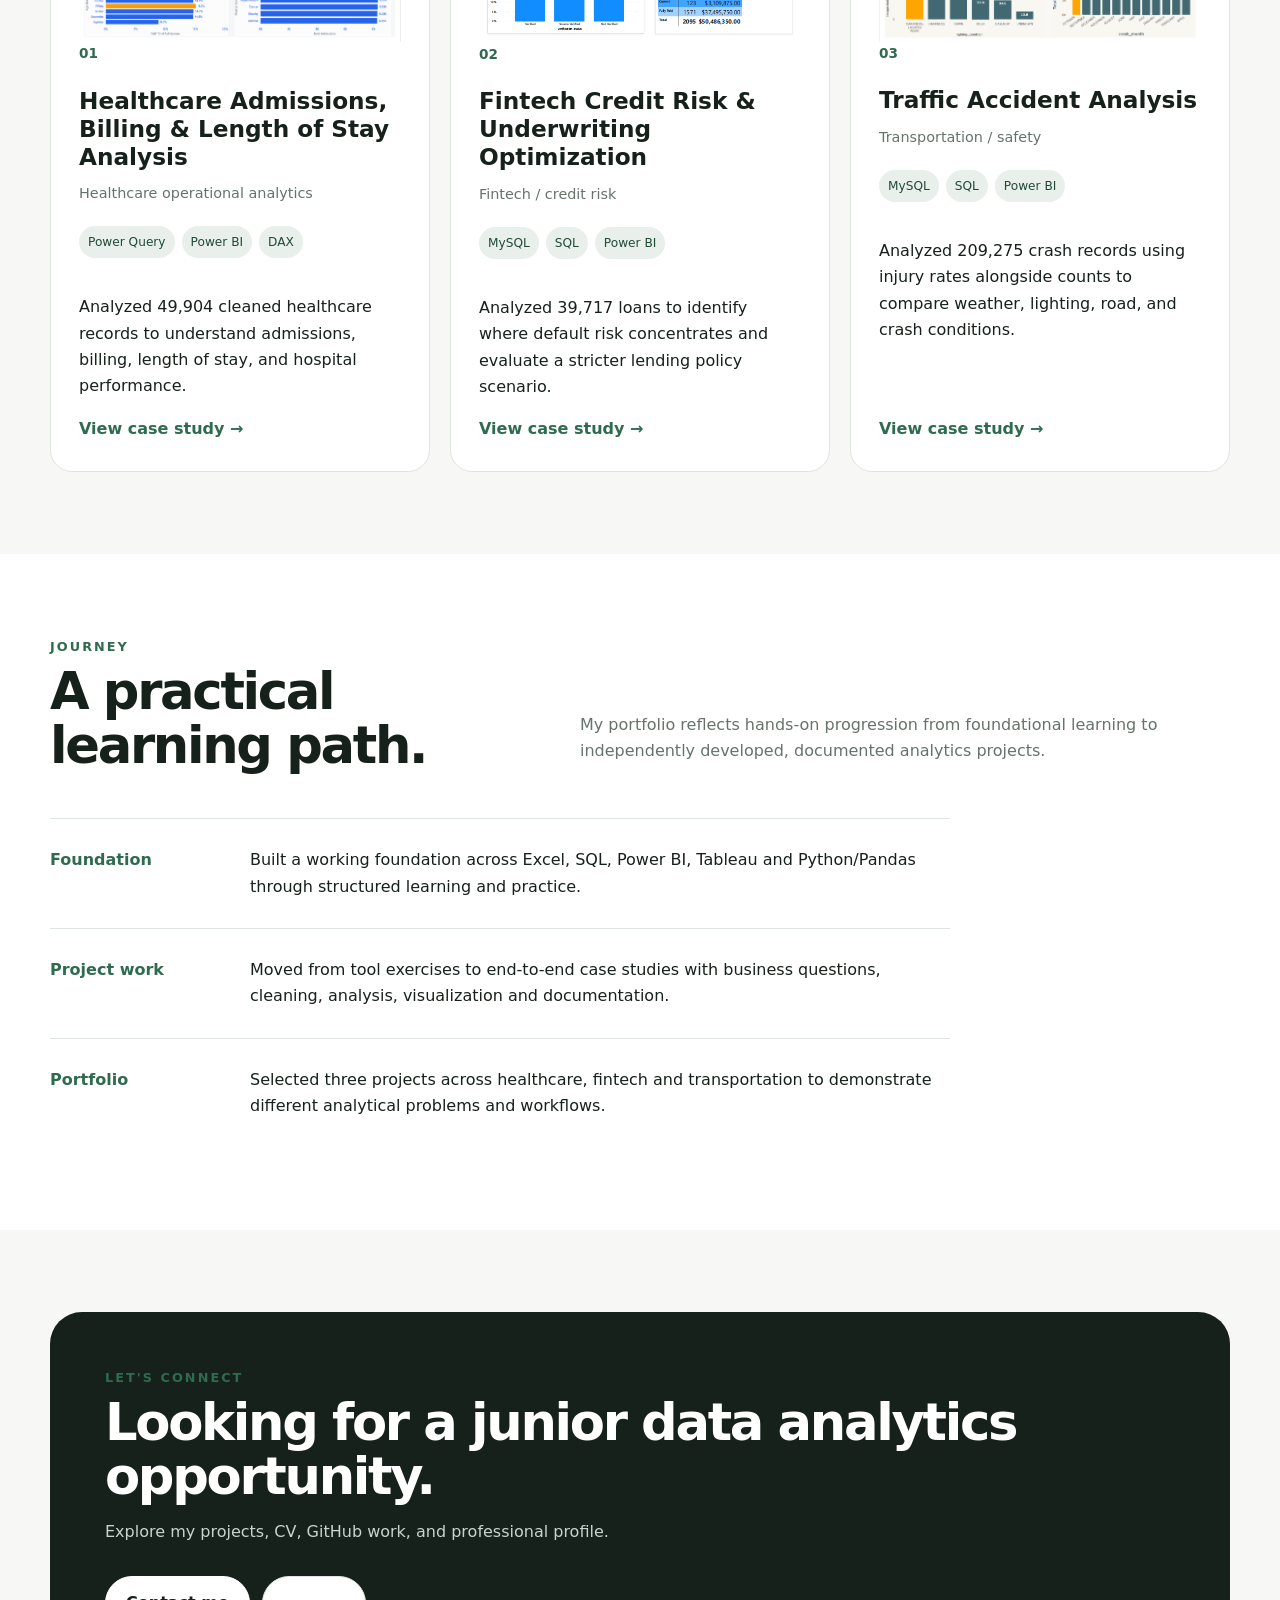
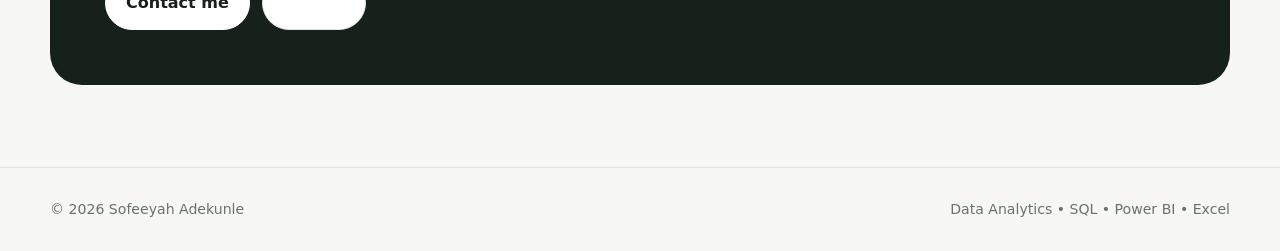
==== commit f2f167d5: "Refactor index.html for improved structure and content" ====
--- a/index.html
+++ b/index.html
@@ -1 +1,77 @@
-<!doctype html><html lang="en"><head><meta charset="utf-8"><meta name="viewport" content="width=device-width, initial-scale=1"><title>Index | Sofeeyah Adekunle</title><meta name="description" content="Sofeeyah Adekunle — Data Analyst portfolio."><link rel="stylesheet" href="css/style.css"></head><body><header class="nav"><div class="container nav-inner"><a class="logo" href="index.html">Sofeeyah Adekunle</a><button class="menu" aria-label="Open menu">☰</button><nav class="nav-links"><a class="active" href="index.html">Home</a><a class="" href="journey.html">Journey</a><a class="" href="projects.html">Projects</a><a class="" href="about.html">About</a><a class="" href="contact.html">Contact</a></nav></div></header><main> <section class="hero"><div class="container hero-grid"><div><div class="eyebrow">Data Analyst • Portfolio</div><h1>Sofeeyah<br><span>Adekunle.</span></h1><p class="lead">I turn raw data into clear analysis, useful visualizations, and practical insights that support better decisions.</p><div class="actions"><a class="btn primary" href="projects.html">View my projects</a><a class="btn secondary" href="https://wild-grass-528.linkyhost.com" target="_blank" rel="noopener">View CV</a></div></div><div class="portrait-wrap"><img class="portrait" src="assets/images/headshot.jpeg" alt="Sofeeyah Adekunle professional portrait"><div class="portrait-note"><strong>Currently focused on</strong><br>Business-focused data analytics</div></div></div></section> <section class="section alt"><div class="container"><div class="section-head"><div><div class="kicker">My approach</div><h2>From question to insight.</h2></div><p class="section-intro">My projects follow an end-to-end workflow: understand the problem, prepare the data, analyze the evidence, visualize the result, and communicate what it means.</p></div><div class="approach"><div class="step"><strong>01 · Question</strong><span>Define the business problem.</span></div><div class="step"><strong>02 · Prepare</strong><span>Clean and structure the data.</span></div><div class="step"><strong>03 · Analyze</strong><span>Use SQL and analytical reasoning.</span></div><div class="step"><strong>04 · Visualize</strong><span>Build clear Power BI outputs.</span></div><div class="step"><strong>05 · Communicate</strong><span>Turn findings into decisions.</span></div></div></div></section> <section class="section"><div class="container"><div class="section-head"><div><div class="kicker">Selected work</div><h2>Three case studies.</h2></div><a class="card-link" href="projects.html">See all projects →</a></div><div class="grid-3"> <article class="card project-card"> <a href="projects/healthcare.html" class="project-image-link"> <img src="assets/images/healthcare-overview.png" alt="Healthcare Overview Dashboard" class="project-image"> </a> <div class="number">01</div> <h3> <a href="projects/healthcare.html">Healthcare Admissions, Billing & Length of Stay Analysis</a> </h3> <div class="project-type">Healthcare operational analytics</div> <div class="tags"> <span class="tag">Power Query</span> <span class="tag">Power BI</span> <span class="tag">DAX</span> </div> <p>Analyzed 49,904 cleaned healthcare records to understand admissions, billing, length of stay, and hospital performance.</p> <a class="card-link" href="projects/healthcare.html">View case study →</a><article class="card project-card"> <a href="projects/fintech.html" class="project-image-link"> <img src="assets/images/fintech-dashboard.png" alt="Fintech Credit Risk Dashboard" class="project-image"> </a> <div class="number">02</div> <h3> <a href="projects/fintech.html">Fintech Credit Risk & Underwriting Optimization</a> </h3> <div class="project-type">Fintech / credit risk</div> <div class="tags"> <span class="tag">MySQL</span> <span class="tag">SQL</span> <span class="tag">Power BI</span> </div> <p>Analyzed 39,717 loans to identify where default risk concentrates and evaluate a stricter lending policy scenario.</p> <a class="card-link" href="projects/fintech.html">View case study →</a><article class="card project-card"> <a href="projects/traffic.html" class="project-image-link"> <img src="assets/images/traffic-dashboard.png" alt="Traffic Accident Analysis Dashboard" class="project-image"> </a> <div class="number">03</div> <h3> <a href="projects/traffic.html">Traffic Accident Analysis</a> </h3> <div class="project-type">Transportation / safety</div> <div class="tags"> <span class="tag">MySQL</span> <span class="tag">SQL</span> <span class="tag">Power BI</span> </div> <p>Analyzed 209,275 crash records using injury rates alongside counts to compare weather, lighting, road, and crash conditions.</p> <a class="card-link" href="projects/traffic.html">View case study →</a></article></div></div></section><section class="section alt"><div class="container"><div class="section-head"><div><div class="kicker">Journey</div><h2>A practical learning path.</h2></div><p class="section-intro">My portfolio reflects hands-on progression from foundational learning to independently developed, documented analytics projects.</p></div><div class="timeline"> <div class="timeline-item"><div class="timeline-year">Foundation</div><div>Built a working foundation across Excel, SQL, Power BI, Tableau and Python/Pandas through structured learning and practice.</div></div> <div class="timeline-item"><div class="timeline-year">Project work</div><div>Moved from tool exercises to end-to-end case studies with business questions, cleaning, analysis, visualization and documentation.</div></div> <div class="timeline-item"><div class="timeline-year">Portfolio</div><div>Selected three projects across healthcare, fintech and transportation to demonstrate different analytical problems and workflows.</div></div> </div></div></section> <section class="section"><div class="container"><div class="cta"><div class="kicker">Let's connect</div><h2>Looking for a junior data analytics opportunity.</h2><p>Explore my projects, CV, GitHub work, and professional profile.</p><div class="actions"><a class="btn primary" style="background:white;color:#17211b;border-color:white" href="contact.html">Contact me</a><a class="btn secondary" href="https://github.com/SofeeyahAde" target="_blank" rel="noopener">GitHub</a></div></div></div></section></main><footer class="footer"><div class="container footer-inner"><span>© <span class="year"></span> Sofeeyah Adekunle</span><span>Data Analytics • SQL • Power BI • Excel</span></div></footer><script src="js/script.js"></script></body></html>
+<!doctype html><html lang="en"><head><meta charset="utf-8"><meta name="viewport" content="width=device-width, initial-scale=1"><title>Index | Sofeeyah Adekunle</title><meta name="description" content="Sofeeyah Adekunle — Data Analyst portfolio."><link rel="stylesheet" href="css/style.css"></head><body><header class="nav"><div class="container nav-inner"><a class="logo" href="index.html">Sofeeyah Adekunle</a><button class="menu" aria-label="Open menu">☰</button><nav class="nav-links"><a class="active" href="index.html">Home</a><a class="" href="journey.html">Journey</a><a class="" href="projects.html">Projects</a><a class="" href="about.html">About</a><a class="" href="contact.html">Contact</a></nav></div></header><main> <section class="hero"><div class="container hero-grid"><div><div class="eyebrow">Data Analyst • Portfolio</div><h1>Sofeeyah<br><span>Adekunle.</span></h1><p class="lead">I turn raw data into clear analysis, useful visualizations, and practical insights that support better decisions.</p><div class="actions"><a class="btn primary" href="projects.html">View my projects</a><a class="btn secondary" href="https://wild-grass-528.linkyhost.com" target="_blank" rel="noopener">View CV</a></div></div><div class="portrait-wrap"><img class="portrait" src="assets/images/headshot.jpeg" alt="Sofeeyah Adekunle professional portrait"><div class="portrait-note"><strong>Currently focused on</strong><br>Business-focused data analytics</div></div></div></section> <section class="section alt"><div class="container"><div class="section-head"><div><div class="kicker">My approach</div><h2>From question to insight.</h2></div><p class="section-intro">My projects follow an end-to-end workflow: understand the problem, prepare the data, analyze the evidence, visualize the result, and communicate what it means.</p></div><div class="approach"><div class="step"><strong>01 · Question</strong><span>Define the business problem.</span></div><div class="step"><strong>02 · Prepare</strong><span>Clean and structure the data.</span></div><div class="step"><strong>03 · Analyze</strong><span>Use SQL and analytical reasoning.</span></div><div class="step"><strong>04 · Visualize</strong><span>Build clear Power BI outputs.</span></div><div class="step"><strong>05 · Communicate</strong><span>Turn findings into decisions.</span></div></div></div></section> <section class="section"><div class="container"><div class="section-head"><div><div class="kicker">Selected work</div><h2>Three case studies.</h2></div><a class="card-link" href="projects.html">See all projects →</a></div><div class="grid-3">
+
+  <article class="card project-card">
+    <a href="projects/healthcare.html" class="project-image-link">
+      <img src="assets/images/healthcare-overview.png" alt="Healthcare Overview Dashboard" class="project-image">
+    </a>
+
+    <div class="number">01</div>
+
+    <h3>
+      <a href="projects/healthcare.html">Healthcare Admissions, Billing & Length of Stay Analysis</a>
+    </h3>
+
+    <div class="project-type">Healthcare operational analytics</div>
+
+    <div class="tags">
+      <span class="tag">Power Query</span>
+      <span class="tag">Power BI</span>
+      <span class="tag">DAX</span>
+    </div>
+
+    <p>Analyzed 49,904 cleaned healthcare records to understand admissions, billing, length of stay, and hospital performance.</p>
+
+    <a class="card-link" href="projects/healthcare.html">View case study →</a>
+  </article>
+
+
+  <article class="card project-card">
+    <a href="projects/fintech.html" class="project-image-link">
+      <img src="assets/images/fintech-dashboard.png" alt="Fintech Credit Risk Dashboard" class="project-image">
+    </a>
+
+    <div class="number">02</div>
+
+    <h3>
+      <a href="projects/fintech.html">Fintech Credit Risk & Underwriting Optimization</a>
+    </h3>
+
+    <div class="project-type">Fintech / credit risk</div>
+
+    <div class="tags">
+      <span class="tag">MySQL</span>
+      <span class="tag">SQL</span>
+      <span class="tag">Power BI</span>
+    </div>
+
+    <p>Analyzed 39,717 loans to identify where default risk concentrates and evaluate a stricter lending policy scenario.</p>
+
+    <a class="card-link" href="projects/fintech.html">View case study →</a>
+  </article>
+
+
+  <article class="card project-card">
+    <a href="projects/traffic.html" class="project-image-link">
+      <img src="assets/images/traffic-dashboard.png" alt="Traffic Accident Analysis Dashboard" class="project-image">
+    </a>
+
+    <div class="number">03</div>
+
+    <h3>
+      <a href="projects/traffic.html">Traffic Accident Analysis</a>
+    </h3>
+
+    <div class="project-type">Transportation / safety</div>
+
+    <div class="tags">
+      <span class="tag">MySQL</span>
+      <span class="tag">SQL</span>
+      <span class="tag">Power BI</span>
+    </div>
+
+    <p>Analyzed 209,275 crash records using injury rates alongside counts to compare weather, lighting, road, and crash conditions.</p>
+
+    <a class="card-link" href="projects/traffic.html">View case study →</a>
+  </article>
+
+</div></div></section><section class="section alt"><div class="container"><div class="section-head"><div><div class="kicker">Journey</div><h2>A practical learning path.</h2></div><p class="section-intro">My portfolio reflects hands-on progression from foundational learning to independently developed, documented analytics projects.</p></div><div class="timeline"> <div class="timeline-item"><div class="timeline-year">Foundation</div><div>Built a working foundation across Excel, SQL, Power BI, Tableau and Python/Pandas through structured learning and practice.</div></div> <div class="timeline-item"><div class="timeline-year">Project work</div><div>Moved from tool exercises to end-to-end case studies with business questions, cleaning, analysis, visualization and documentation.</div></div> <div class="timeline-item"><div class="timeline-year">Portfolio</div><div>Selected three projects across healthcare, fintech and transportation to demonstrate different analytical problems and workflows.</div></div> </div></div></section> <section class="section"><div class="container"><div class="cta"><div class="kicker">Let's connect</div><h2>Looking for a junior data analytics opportunity.</h2><p>Explore my projects, CV, GitHub work, and professional profile.</p><div class="actions"><a class="btn primary" style="background:white;color:#17211b;border-color:white" href="contact.html">Contact me</a><a class="btn secondary" href="https://github.com/SofeeyahAde" target="_blank" rel="noopener">GitHub</a></div></div></div></section></main><footer class="footer"><div class="container footer-inner"><span>© <span class="year"></span> Sofeeyah Adekunle</span><span>Data Analytics • SQL • Power BI • Excel</span></div></footer><script src="js/script.js"></script></body></html>
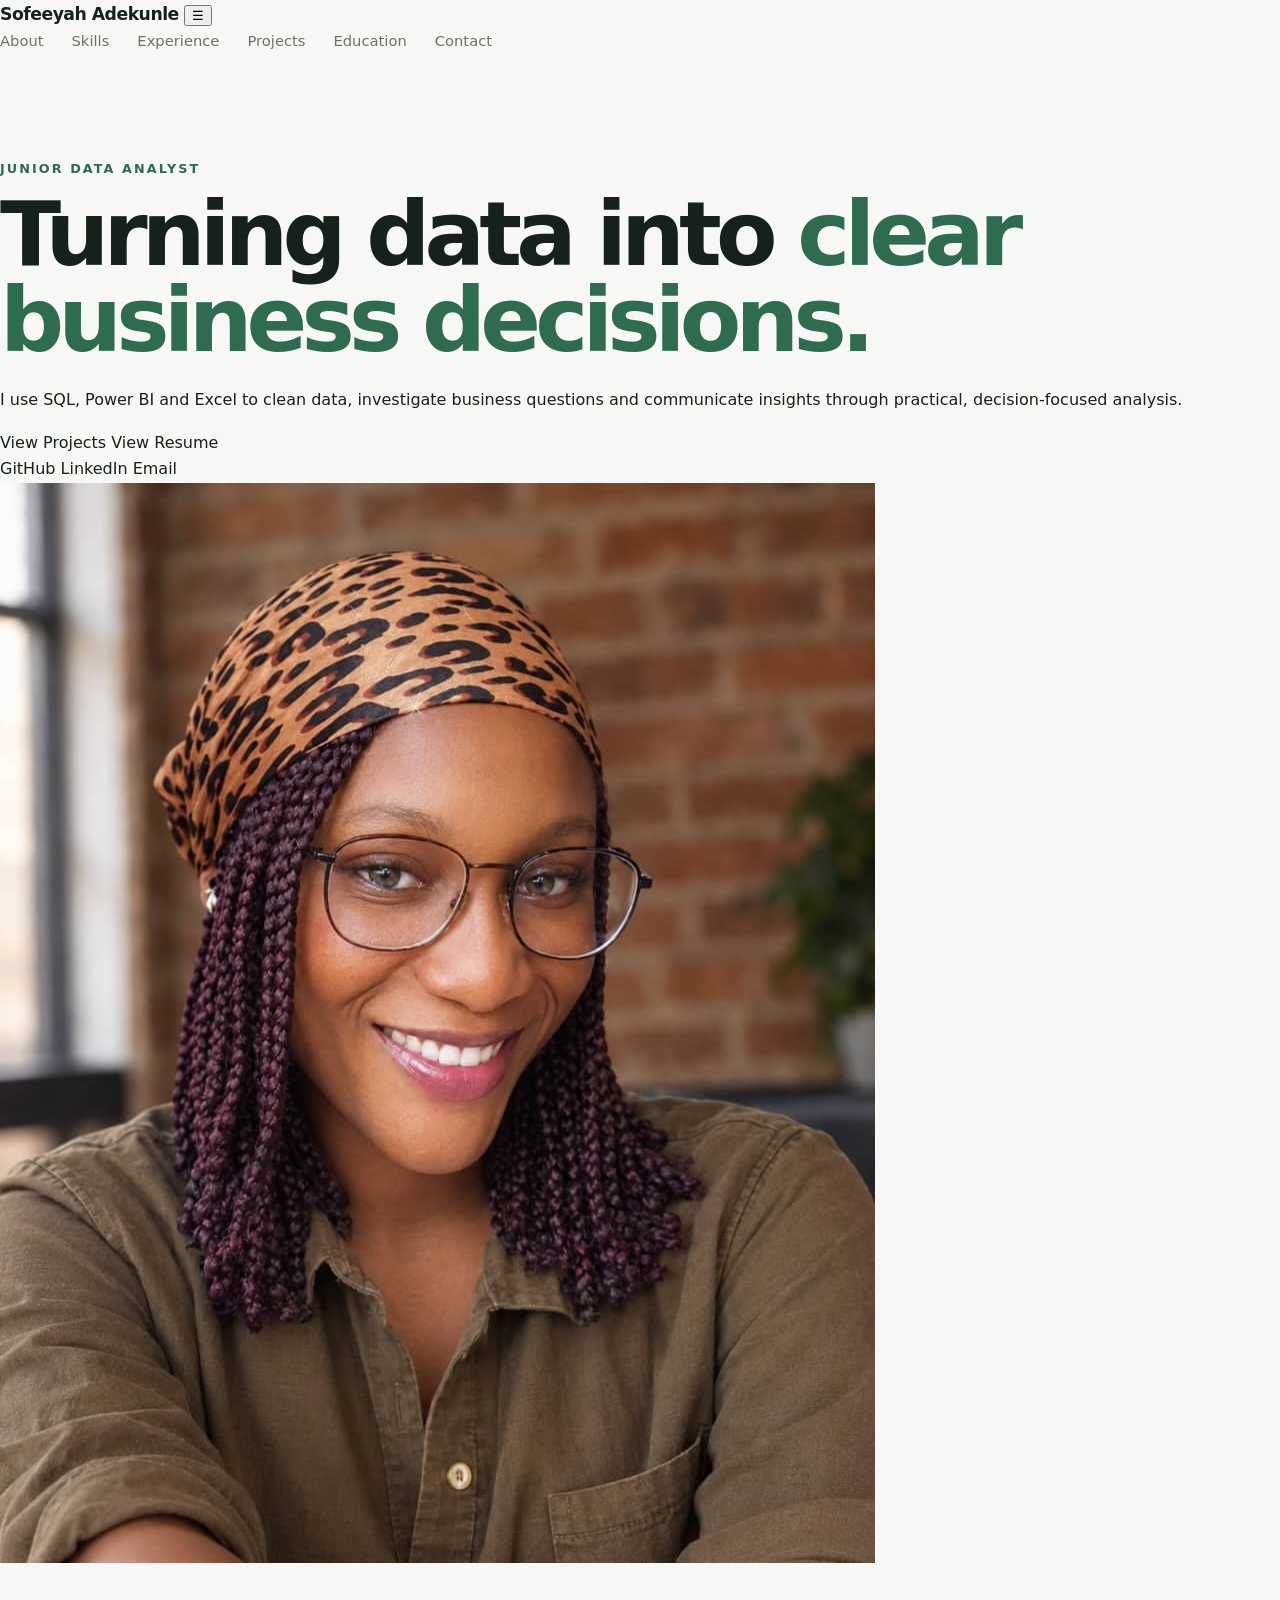
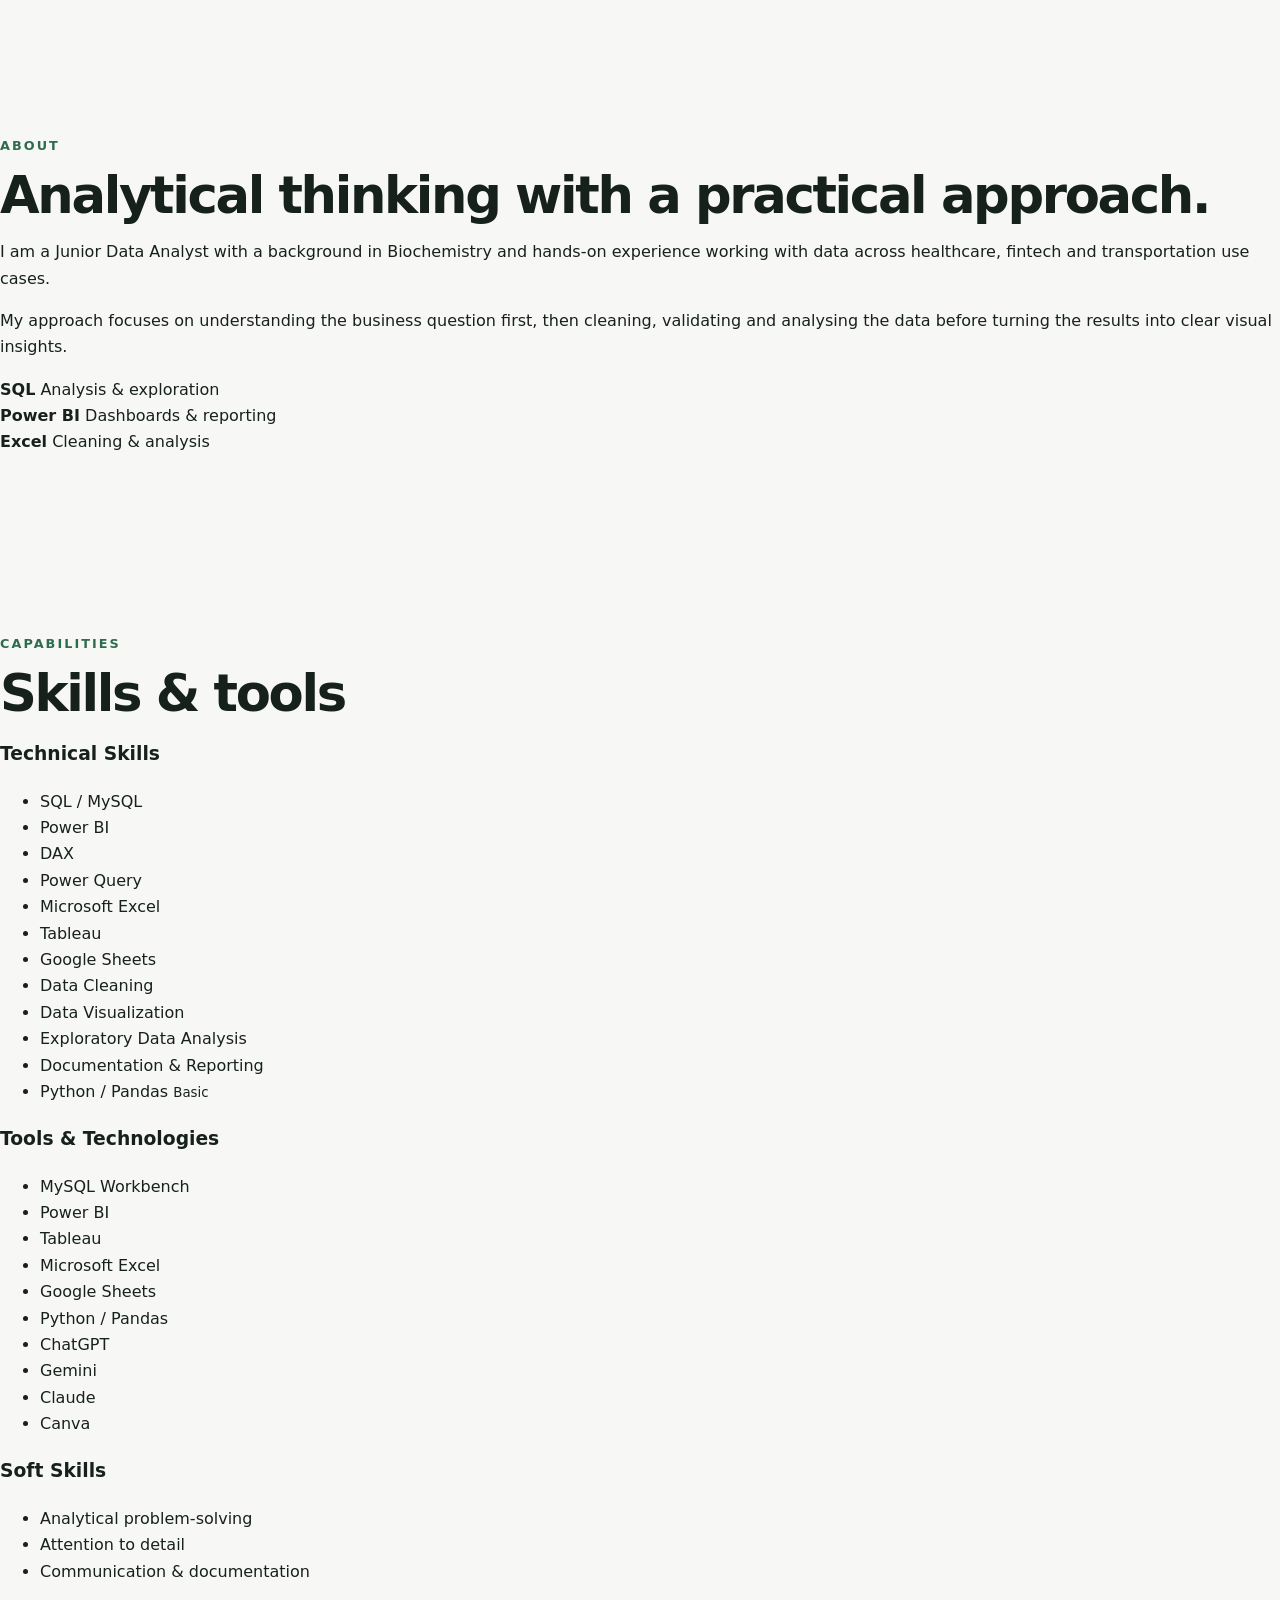
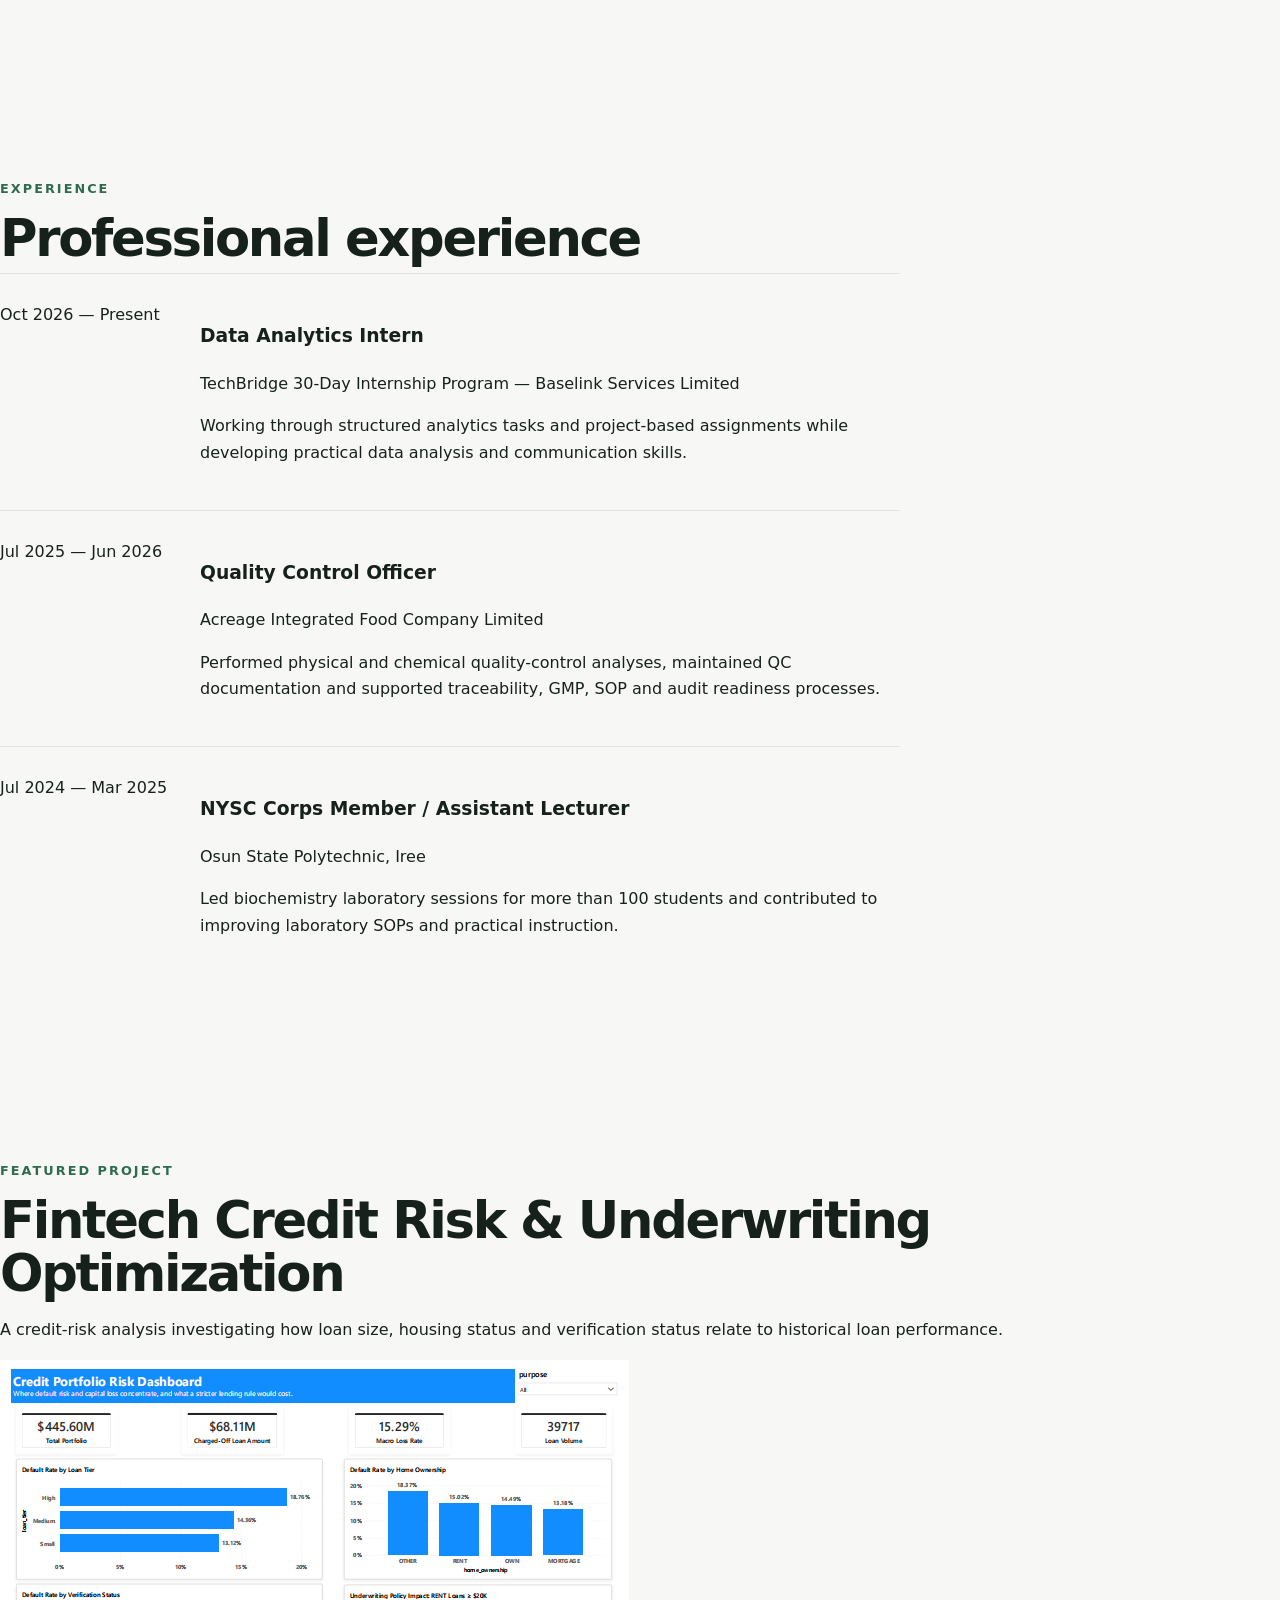
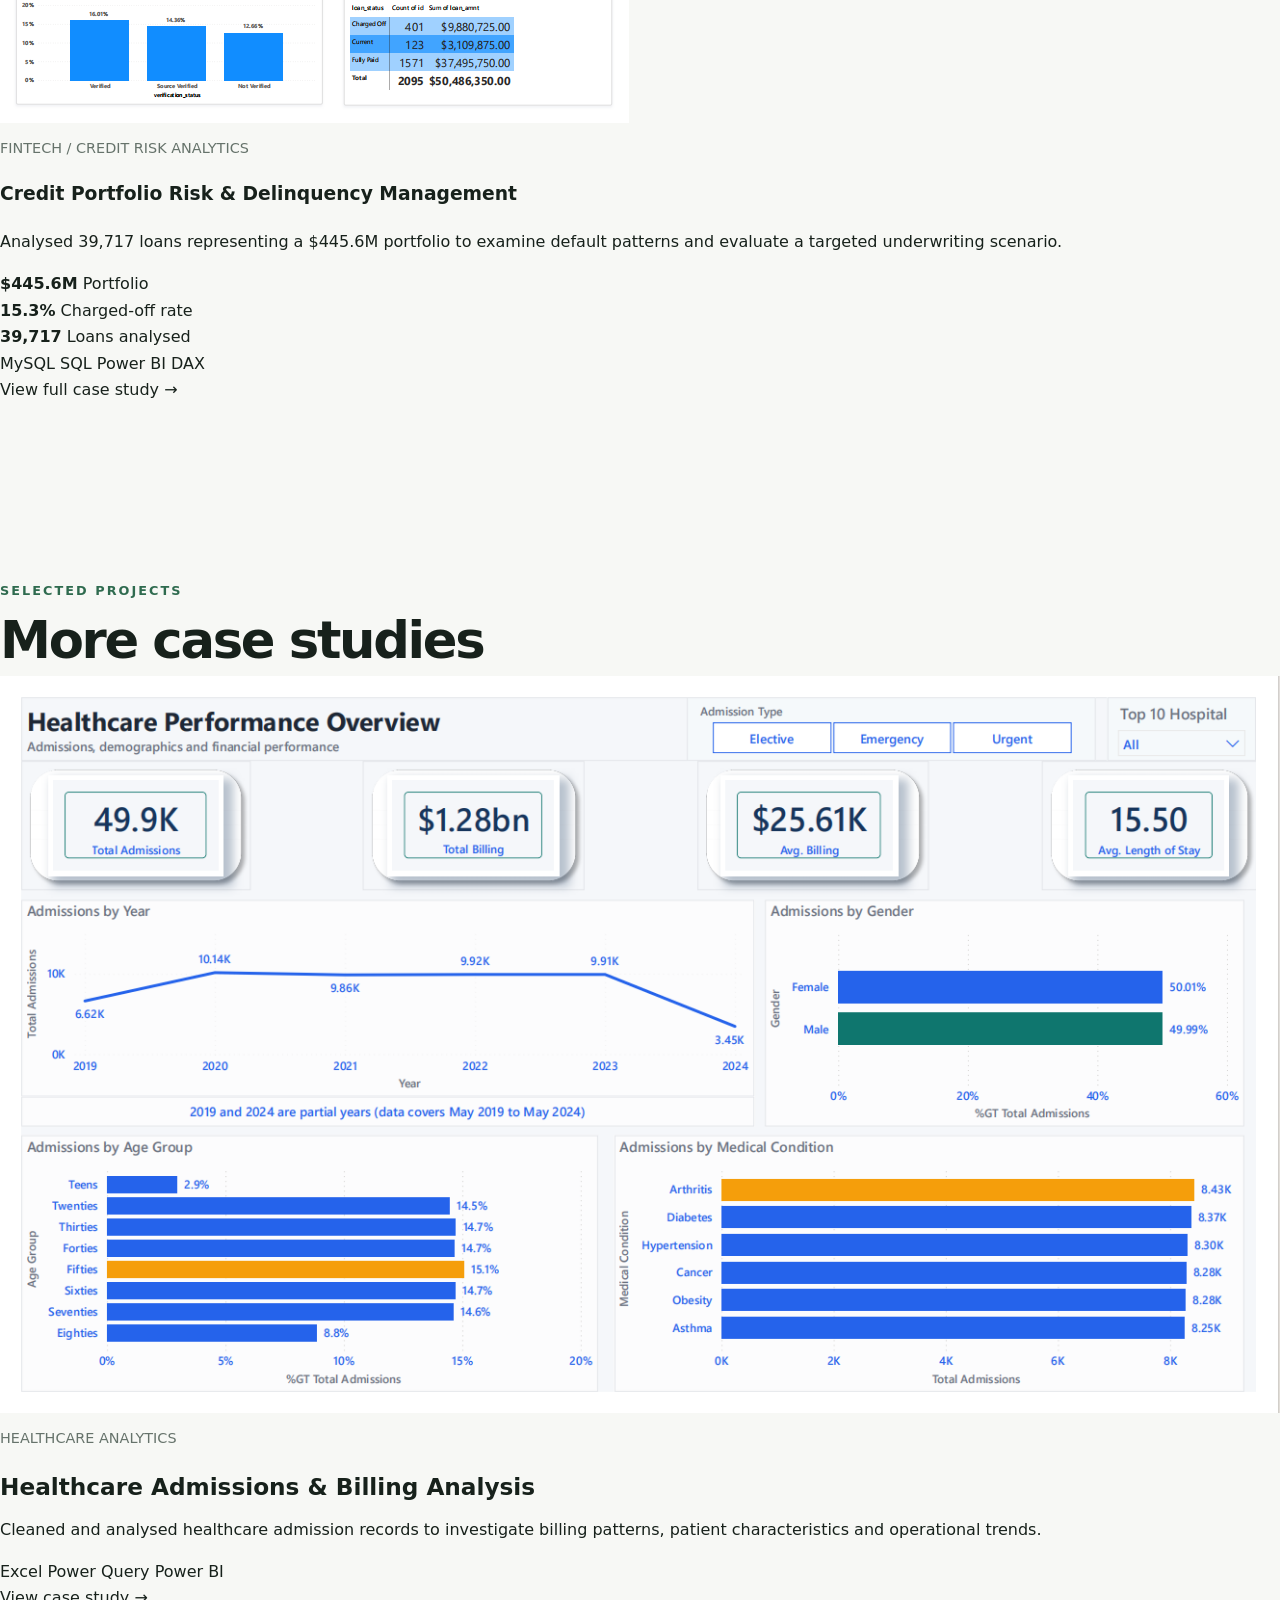
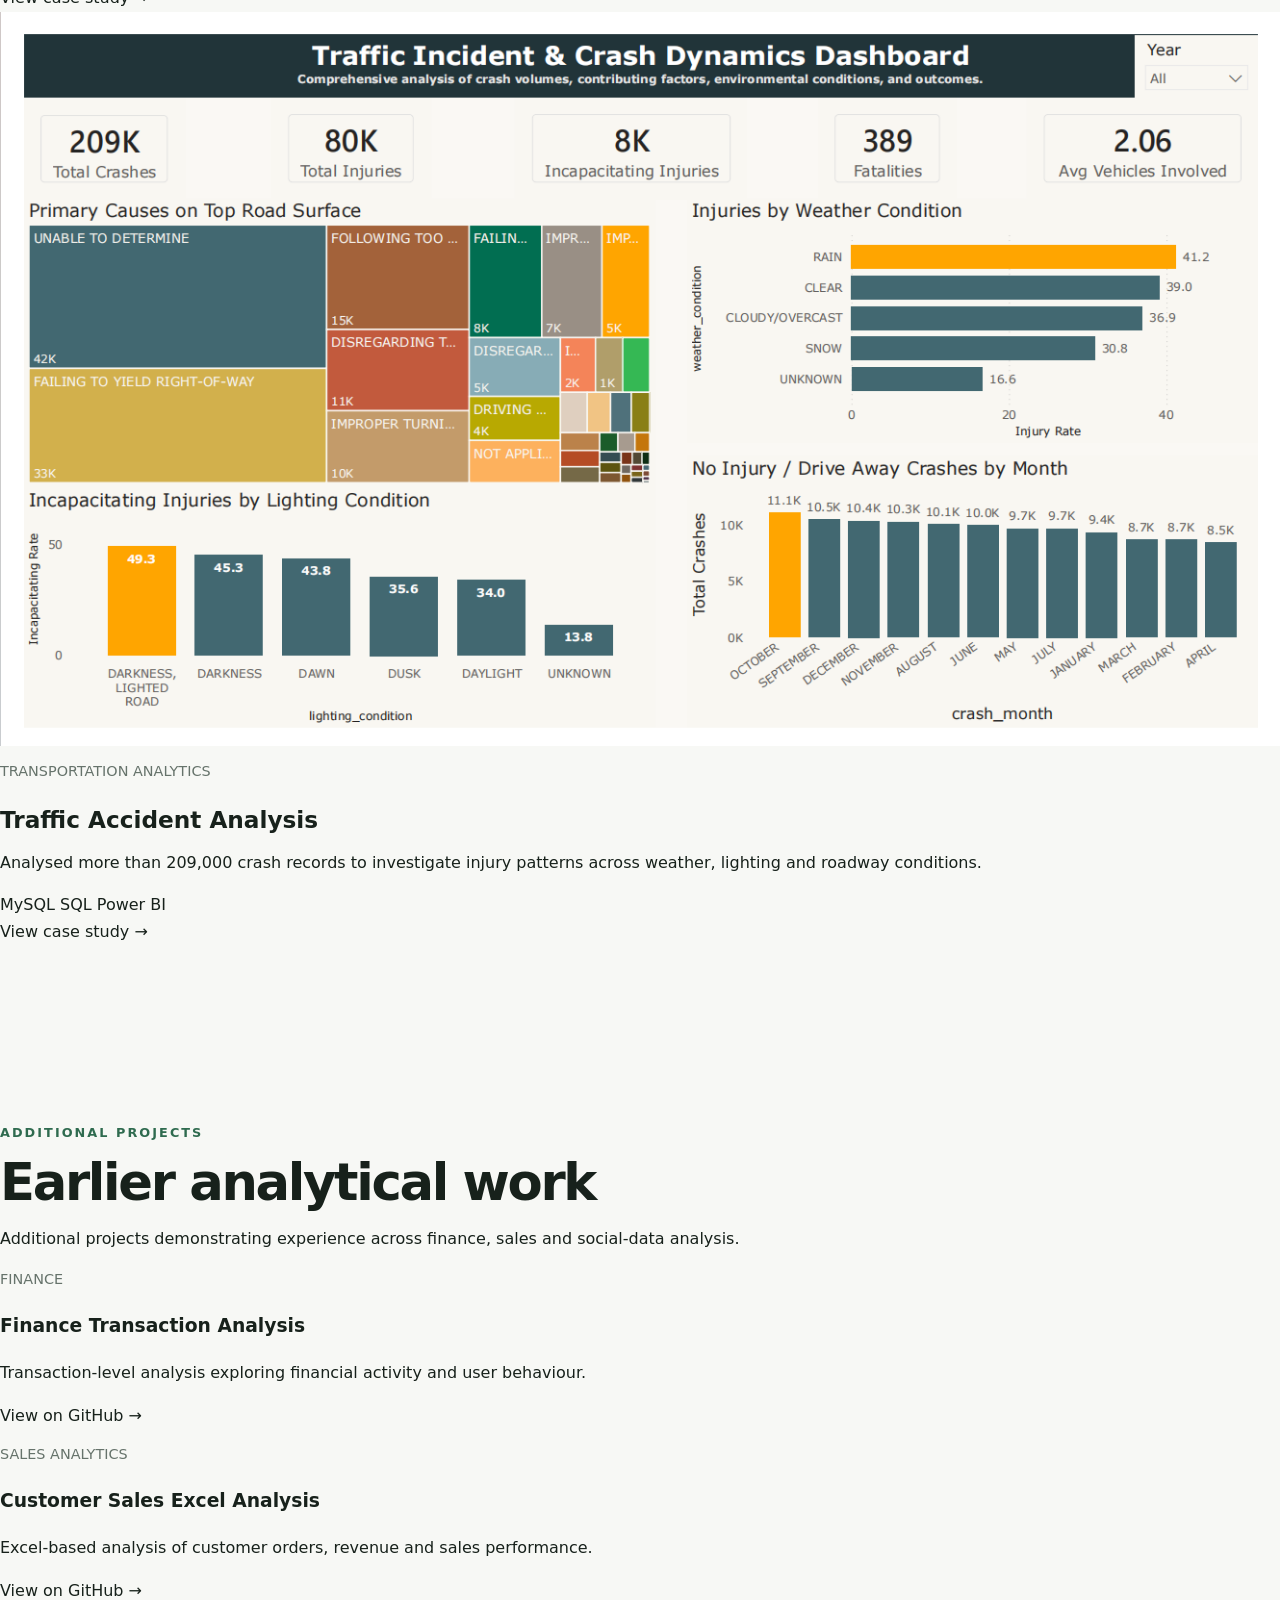
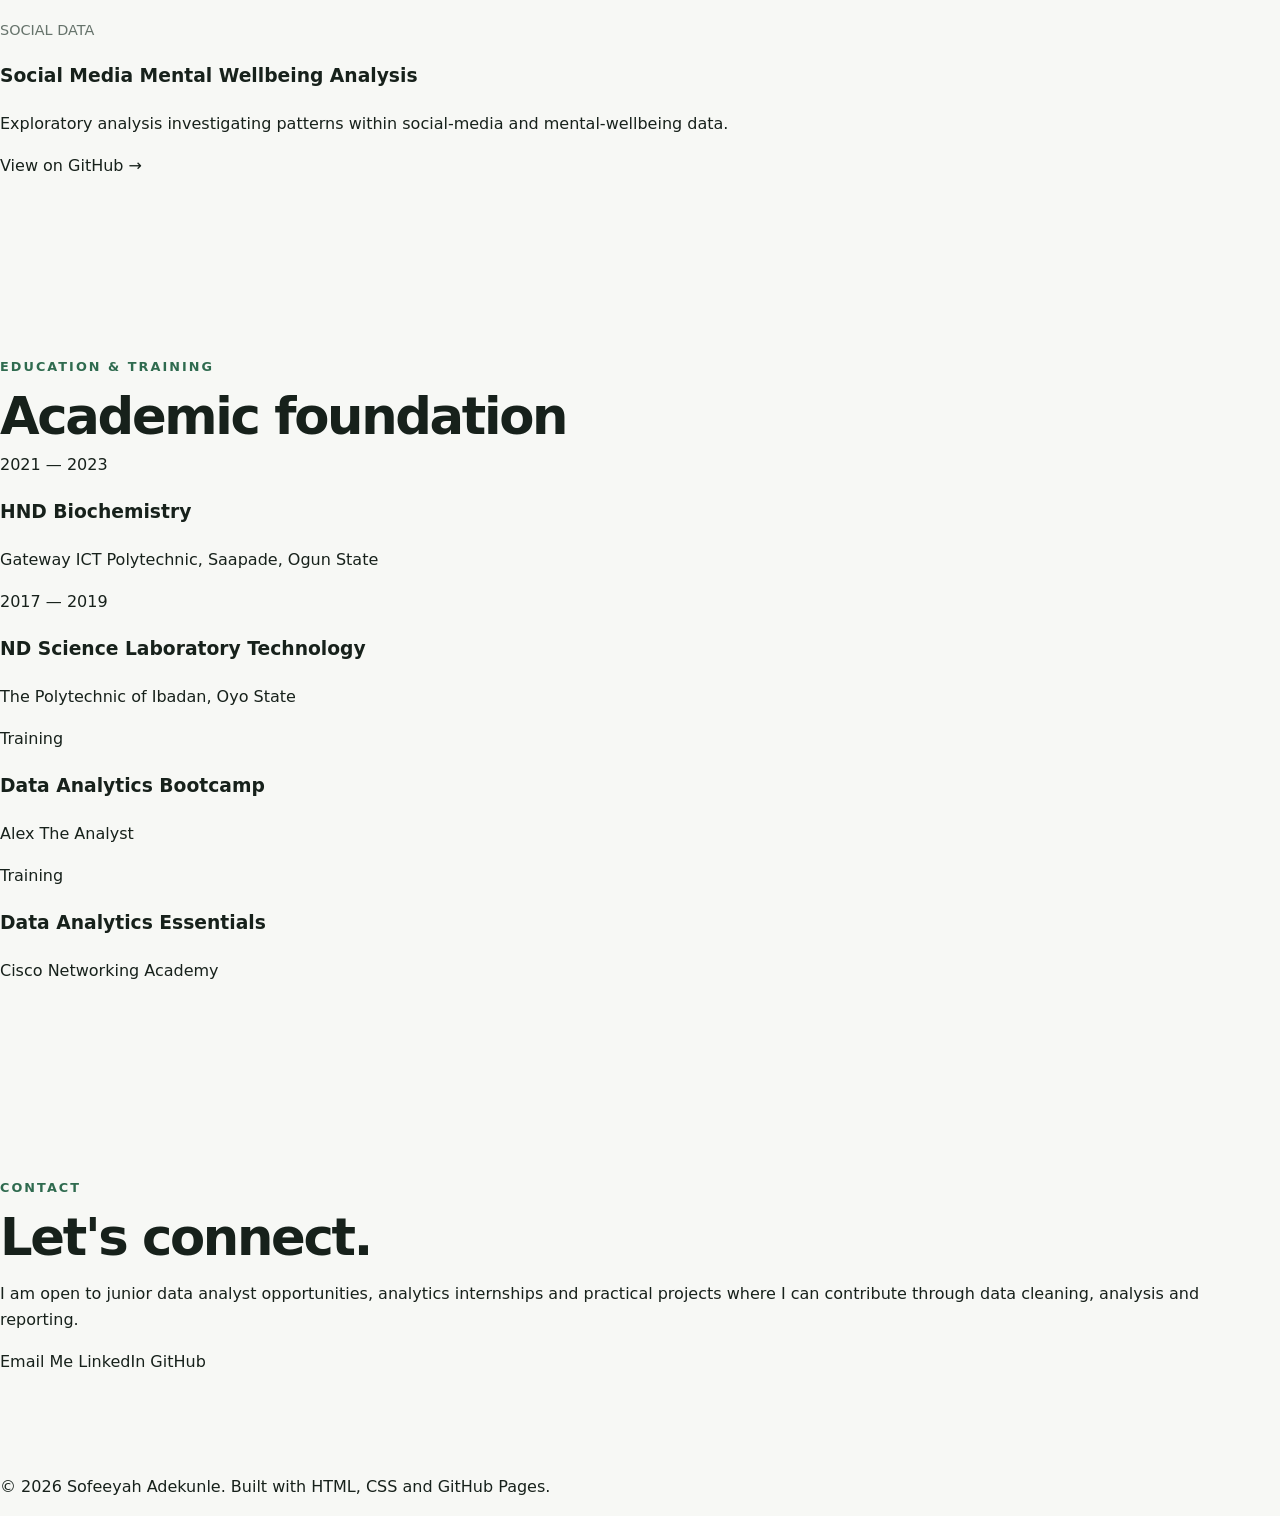
==== commit 91158e68: "Add initial portfolio website structure in index.html This commit adds a complete HTML structure for" ====
--- a/index.html
+++ b/index.html
@@ -1,77 +1,785 @@
-<!doctype html><html lang="en"><head><meta charset="utf-8"><meta name="viewport" content="width=device-width, initial-scale=1"><title>Index | Sofeeyah Adekunle</title><meta name="description" content="Sofeeyah Adekunle — Data Analyst portfolio."><link rel="stylesheet" href="css/style.css"></head><body><header class="nav"><div class="container nav-inner"><a class="logo" href="index.html">Sofeeyah Adekunle</a><button class="menu" aria-label="Open menu">☰</button><nav class="nav-links"><a class="active" href="index.html">Home</a><a class="" href="journey.html">Journey</a><a class="" href="projects.html">Projects</a><a class="" href="about.html">About</a><a class="" href="contact.html">Contact</a></nav></div></header><main> <section class="hero"><div class="container hero-grid"><div><div class="eyebrow">Data Analyst • Portfolio</div><h1>Sofeeyah<br><span>Adekunle.</span></h1><p class="lead">I turn raw data into clear analysis, useful visualizations, and practical insights that support better decisions.</p><div class="actions"><a class="btn primary" href="projects.html">View my projects</a><a class="btn secondary" href="https://wild-grass-528.linkyhost.com" target="_blank" rel="noopener">View CV</a></div></div><div class="portrait-wrap"><img class="portrait" src="assets/images/headshot.jpeg" alt="Sofeeyah Adekunle professional portrait"><div class="portrait-note"><strong>Currently focused on</strong><br>Business-focused data analytics</div></div></div></section> <section class="section alt"><div class="container"><div class="section-head"><div><div class="kicker">My approach</div><h2>From question to insight.</h2></div><p class="section-intro">My projects follow an end-to-end workflow: understand the problem, prepare the data, analyze the evidence, visualize the result, and communicate what it means.</p></div><div class="approach"><div class="step"><strong>01 · Question</strong><span>Define the business problem.</span></div><div class="step"><strong>02 · Prepare</strong><span>Clean and structure the data.</span></div><div class="step"><strong>03 · Analyze</strong><span>Use SQL and analytical reasoning.</span></div><div class="step"><strong>04 · Visualize</strong><span>Build clear Power BI outputs.</span></div><div class="step"><strong>05 · Communicate</strong><span>Turn findings into decisions.</span></div></div></div></section> <section class="section"><div class="container"><div class="section-head"><div><div class="kicker">Selected work</div><h2>Three case studies.</h2></div><a class="card-link" href="projects.html">See all projects →</a></div><div class="grid-3">
-
-  <article class="card project-card">
-    <a href="projects/healthcare.html" class="project-image-link">
-      <img src="assets/images/healthcare-overview.png" alt="Healthcare Overview Dashboard" class="project-image">
-    </a>
-
-    <div class="number">01</div>
-
-    <h3>
-      <a href="projects/healthcare.html">Healthcare Admissions, Billing & Length of Stay Analysis</a>
-    </h3>
-
-    <div class="project-type">Healthcare operational analytics</div>
-
-    <div class="tags">
-      <span class="tag">Power Query</span>
-      <span class="tag">Power BI</span>
-      <span class="tag">DAX</span>
-    </div>
-
-    <p>Analyzed 49,904 cleaned healthcare records to understand admissions, billing, length of stay, and hospital performance.</p>
-
-    <a class="card-link" href="projects/healthcare.html">View case study →</a>
-  </article>
-
-
-  <article class="card project-card">
-    <a href="projects/fintech.html" class="project-image-link">
-      <img src="assets/images/fintech-dashboard.png" alt="Fintech Credit Risk Dashboard" class="project-image">
-    </a>
-
-    <div class="number">02</div>
-
-    <h3>
-      <a href="projects/fintech.html">Fintech Credit Risk & Underwriting Optimization</a>
-    </h3>
-
-    <div class="project-type">Fintech / credit risk</div>
-
-    <div class="tags">
-      <span class="tag">MySQL</span>
-      <span class="tag">SQL</span>
-      <span class="tag">Power BI</span>
-    </div>
-
-    <p>Analyzed 39,717 loans to identify where default risk concentrates and evaluate a stricter lending policy scenario.</p>
-
-    <a class="card-link" href="projects/fintech.html">View case study →</a>
-  </article>
-
-
-  <article class="card project-card">
-    <a href="projects/traffic.html" class="project-image-link">
-      <img src="assets/images/traffic-dashboard.png" alt="Traffic Accident Analysis Dashboard" class="project-image">
-    </a>
-
-    <div class="number">03</div>
-
-    <h3>
-      <a href="projects/traffic.html">Traffic Accident Analysis</a>
-    </h3>
-
-    <div class="project-type">Transportation / safety</div>
-
-    <div class="tags">
-      <span class="tag">MySQL</span>
-      <span class="tag">SQL</span>
-      <span class="tag">Power BI</span>
-    </div>
-
-    <p>Analyzed 209,275 crash records using injury rates alongside counts to compare weather, lighting, road, and crash conditions.</p>
-
-    <a class="card-link" href="projects/traffic.html">View case study →</a>
-  </article>
-
-</div></div></section><section class="section alt"><div class="container"><div class="section-head"><div><div class="kicker">Journey</div><h2>A practical learning path.</h2></div><p class="section-intro">My portfolio reflects hands-on progression from foundational learning to independently developed, documented analytics projects.</p></div><div class="timeline"> <div class="timeline-item"><div class="timeline-year">Foundation</div><div>Built a working foundation across Excel, SQL, Power BI, Tableau and Python/Pandas through structured learning and practice.</div></div> <div class="timeline-item"><div class="timeline-year">Project work</div><div>Moved from tool exercises to end-to-end case studies with business questions, cleaning, analysis, visualization and documentation.</div></div> <div class="timeline-item"><div class="timeline-year">Portfolio</div><div>Selected three projects across healthcare, fintech and transportation to demonstrate different analytical problems and workflows.</div></div> </div></div></section> <section class="section"><div class="container"><div class="cta"><div class="kicker">Let's connect</div><h2>Looking for a junior data analytics opportunity.</h2><p>Explore my projects, CV, GitHub work, and professional profile.</p><div class="actions"><a class="btn primary" style="background:white;color:#17211b;border-color:white" href="contact.html">Contact me</a><a class="btn secondary" href="https://github.com/SofeeyahAde" target="_blank" rel="noopener">GitHub</a></div></div></div></section></main><footer class="footer"><div class="container footer-inner"><span>© <span class="year"></span> Sofeeyah Adekunle</span><span>Data Analytics • SQL • Power BI • Excel</span></div></footer><script src="js/script.js"></script></body></html>
+<!DOCTYPE html>
+<html lang="en">
+<head>
+    <meta charset="UTF-8">
+    <meta name="viewport" content="width=device-width, initial-scale=1.0">
+
+    <title>Sofeeyah Adekunle | Junior Data Analyst</title>
+
+    <meta
+        name="description"
+        content="Portfolio of Sofeeyah Adekunle, a Junior Data Analyst specializing in SQL, Power BI, Excel and data visualization."
+    >
+
+    <link rel="stylesheet" href="css/style.css">
+</head>
+
+<body>
+
+    <header class="site-header">
+        <nav class="navbar">
+
+            <a href="#home" class="logo">
+                Sofeeyah Adekunle
+            </a>
+
+            <button class="menu-toggle" aria-label="Open navigation">
+                ☰
+            </button>
+
+            <div class="nav-links">
+                <a href="#about">About</a>
+                <a href="#skills">Skills</a>
+                <a href="#experience">Experience</a>
+                <a href="#projects">Projects</a>
+                <a href="#education">Education</a>
+                <a href="#contact">Contact</a>
+            </div>
+
+        </nav>
+    </header>
+
+
+    <main>
+
+        <!-- HERO -->
+        <section id="home" class="hero">
+
+            <div class="hero-content">
+
+                <p class="eyebrow">JUNIOR DATA ANALYST</p>
+
+                <h1>
+                    Turning data into
+                    <span>clear business decisions.</span>
+                </h1>
+
+                <p class="hero-text">
+                    I use SQL, Power BI and Excel to clean data,
+                    investigate business questions and communicate
+                    insights through practical, decision-focused analysis.
+                </p>
+
+                <div class="hero-buttons">
+
+                    <a href="#projects" class="button button-primary">
+                        View Projects
+                    </a>
+
+                    <a
+                        href="assets/images/Sofeeyah_Adekunle_Data_Analyst_Resume.pdf"
+                        class="button button-secondary"
+                        target="_blank"
+                    >
+                        View Resume
+                    </a>
+
+                </div>
+
+                <div class="hero-links">
+
+                    <a href="https://github.com/SofeeyahAde"
+                       target="_blank"
+                       rel="noopener">
+                        GitHub
+                    </a>
+
+                    <a href="https://www.linkedin.com/in/sofeeyah-adekunle"
+                       target="_blank"
+                       rel="noopener">
+                        LinkedIn
+                    </a>
+
+                    <a href="mailto:adekunlesofeeyah4@gmail.com">
+                        Email
+                    </a>
+
+                </div>
+
+            </div>
+
+
+            <div class="hero-image">
+
+                <img
+                    src="assets/images/headshot.jpeg"
+                    alt="Sofeeyah Adekunle"
+                >
+
+            </div>
+
+        </section>
+
+
+        <!-- ABOUT -->
+        <section id="about" class="section">
+
+            <div class="section-heading">
+
+                <p class="eyebrow">ABOUT</p>
+
+                <h2>
+                    Analytical thinking with a
+                    practical approach.
+                </h2>
+
+            </div>
+
+            <div class="about-grid">
+
+                <div>
+
+                    <p>
+                        I am a Junior Data Analyst with a background in
+                        Biochemistry and hands-on experience working with
+                        data across healthcare, fintech and transportation
+                        use cases.
+                    </p>
+
+                    <p>
+                        My approach focuses on understanding the business
+                        question first, then cleaning, validating and
+                        analysing the data before turning the results into
+                        clear visual insights.
+                    </p>
+
+                </div>
+
+                <div class="about-highlight">
+
+                    <div>
+                        <strong>SQL</strong>
+                        <span>Analysis &amp; exploration</span>
+                    </div>
+
+                    <div>
+                        <strong>Power BI</strong>
+                        <span>Dashboards &amp; reporting</span>
+                    </div>
+
+                    <div>
+                        <strong>Excel</strong>
+                        <span>Cleaning &amp; analysis</span>
+                    </div>
+
+                </div>
+
+            </div>
+
+        </section>
+
+
+        <!-- SKILLS -->
+        <section id="skills" class="section section-dark">
+
+            <div class="section-heading">
+
+                <p class="eyebrow">CAPABILITIES</p>
+
+                <h2>Skills &amp; tools</h2>
+
+            </div>
+
+            <div class="skills-grid">
+
+                <div class="skill-group">
+
+                    <h3>Technical Skills</h3>
+
+                    <ul>
+                        <li>SQL / MySQL</li>
+                        <li>Power BI</li>
+                        <li>DAX</li>
+                        <li>Power Query</li>
+                        <li>Microsoft Excel</li>
+                        <li>Tableau</li>
+                        <li>Google Sheets</li>
+                        <li>Data Cleaning</li>
+                        <li>Data Visualization</li>
+                        <li>Exploratory Data Analysis</li>
+                        <li>Documentation &amp; Reporting</li>
+                        <li>Python / Pandas <small>Basic</small></li>
+                    </ul>
+
+                </div>
+
+
+                <div class="skill-group">
+
+                    <h3>Tools &amp; Technologies</h3>
+
+                    <ul>
+                        <li>MySQL Workbench</li>
+                        <li>Power BI</li>
+                        <li>Tableau</li>
+                        <li>Microsoft Excel</li>
+                        <li>Google Sheets</li>
+                        <li>Python / Pandas</li>
+                        <li>ChatGPT</li>
+                        <li>Gemini</li>
+                        <li>Claude</li>
+                        <li>Canva</li>
+                    </ul>
+
+                </div>
+
+
+                <div class="skill-group">
+
+                    <h3>Soft Skills</h3>
+
+                    <ul>
+                        <li>Analytical problem-solving</li>
+                        <li>Attention to detail</li>
+                        <li>Communication &amp; documentation</li>
+                    </ul>
+
+                </div>
+
+            </div>
+
+        </section>
+
+
+        <!-- EXPERIENCE -->
+        <section id="experience" class="section">
+
+            <div class="section-heading">
+
+                <p class="eyebrow">EXPERIENCE</p>
+
+                <h2>Professional experience</h2>
+
+            </div>
+
+            <div class="timeline">
+
+                <article class="timeline-item">
+
+                    <div class="timeline-date">
+                        Oct 2026 — Present
+                    </div>
+
+                    <div>
+
+                        <h3>Data Analytics Intern</h3>
+
+                        <p class="company">
+                            TechBridge 30-Day Internship Program —
+                            Baselink Services Limited
+                        </p>
+
+                        <p>
+                            Working through structured analytics tasks
+                            and project-based assignments while developing
+                            practical data analysis and communication skills.
+                        </p>
+
+                    </div>
+
+                </article>
+
+
+                <article class="timeline-item">
+
+                    <div class="timeline-date">
+                        Jul 2025 — Jun 2026
+                    </div>
+
+                    <div>
+
+                        <h3>Quality Control Officer</h3>
+
+                        <p class="company">
+                            Acreage Integrated Food Company Limited
+                        </p>
+
+                        <p>
+                            Performed physical and chemical quality-control
+                            analyses, maintained QC documentation and
+                            supported traceability, GMP, SOP and audit
+                            readiness processes.
+                        </p>
+
+                    </div>
+
+                </article>
+
+
+                <article class="timeline-item">
+
+                    <div class="timeline-date">
+                        Jul 2024 — Mar 2025
+                    </div>
+
+                    <div>
+
+                        <h3>
+                            NYSC Corps Member / Assistant Lecturer
+                        </h3>
+
+                        <p class="company">
+                            Osun State Polytechnic, Iree
+                        </p>
+
+                        <p>
+                            Led biochemistry laboratory sessions for more
+                            than 100 students and contributed to improving
+                            laboratory SOPs and practical instruction.
+                        </p>
+
+                    </div>
+
+                </article>
+
+            </div>
+
+        </section>
+
+
+        <!-- FEATURED PROJECT -->
+        <section id="projects" class="section section-dark">
+
+            <div class="section-heading">
+
+                <p class="eyebrow">FEATURED PROJECT</p>
+
+                <h2>
+                    Fintech Credit Risk &amp;
+                    Underwriting Optimization
+                </h2>
+
+                <p>
+                    A credit-risk analysis investigating how loan size,
+                    housing status and verification status relate to
+                    historical loan performance.
+                </p>
+
+            </div>
+
+
+            <article class="featured-project">
+
+                <div class="project-image">
+
+                    <img
+                        src="assets/images/fintech-dashboard.png"
+                        alt="Fintech credit risk Power BI dashboard"
+                    >
+
+                </div>
+
+
+                <div class="project-content">
+
+                    <p class="project-type">
+                        FINTECH / CREDIT RISK ANALYTICS
+                    </p>
+
+                    <h3>
+                        Credit Portfolio Risk &amp;
+                        Delinquency Management
+                    </h3>
+
+                    <p>
+                        Analysed 39,717 loans representing a
+                        $445.6M portfolio to examine default patterns
+                        and evaluate a targeted underwriting scenario.
+                    </p>
+
+
+                    <div class="project-stats">
+
+                        <div>
+                            <strong>$445.6M</strong>
+                            <span>Portfolio</span>
+                        </div>
+
+                        <div>
+                            <strong>15.3%</strong>
+                            <span>Charged-off rate</span>
+                        </div>
+
+                        <div>
+                            <strong>39,717</strong>
+                            <span>Loans analysed</span>
+                        </div>
+
+                    </div>
+
+
+                    <div class="tag-list">
+
+                        <span>MySQL</span>
+                        <span>SQL</span>
+                        <span>Power BI</span>
+                        <span>DAX</span>
+
+                    </div>
+
+
+                    <a href="projects/fintech.html" class="text-link">
+                        View full case study →
+                    </a>
+
+                </div>
+
+            </article>
+
+        </section>
+
+
+        <!-- MAIN PROJECTS -->
+        <section class="section">
+
+            <div class="section-heading">
+
+                <p class="eyebrow">SELECTED PROJECTS</p>
+
+                <h2>More case studies</h2>
+
+            </div>
+
+
+            <div class="project-grid">
+
+
+                <!-- HEALTHCARE -->
+
+                <article class="project-card">
+
+                    <a href="projects/healthcare.html">
+
+                        <img
+                            src="assets/images/healthcare-overview.png"
+                            alt="Healthcare admissions and billing dashboard"
+                        >
+
+                    </a>
+
+                    <div class="project-card-content">
+
+                        <p class="project-type">
+                            HEALTHCARE ANALYTICS
+                        </p>
+
+                        <h3>
+                            <a href="projects/healthcare.html">
+                                Healthcare Admissions &amp;
+                                Billing Analysis
+                            </a>
+                        </h3>
+
+                        <p>
+                            Cleaned and analysed healthcare admission
+                            records to investigate billing patterns,
+                            patient characteristics and operational trends.
+                        </p>
+
+                        <div class="tag-list">
+                            <span>Excel</span>
+                            <span>Power Query</span>
+                            <span>Power BI</span>
+                        </div>
+
+                        <a href="projects/healthcare.html"
+                           class="text-link">
+                            View case study →
+                        </a>
+
+                    </div>
+
+                </article>
+
+
+                <!-- TRAFFIC -->
+
+                <article class="project-card">
+
+                    <a href="projects/traffic.html">
+
+                        <img
+                            src="assets/images/traffic-dashboard.png"
+                            alt="Traffic accident Power BI dashboard"
+                        >
+
+                    </a>
+
+                    <div class="project-card-content">
+
+                        <p class="project-type">
+                            TRANSPORTATION ANALYTICS
+                        </p>
+
+                        <h3>
+                            <a href="projects/traffic.html">
+                                Traffic Accident Analysis
+                            </a>
+                        </h3>
+
+                        <p>
+                            Analysed more than 209,000 crash records
+                            to investigate injury patterns across weather,
+                            lighting and roadway conditions.
+                        </p>
+
+                        <div class="tag-list">
+                            <span>MySQL</span>
+                            <span>SQL</span>
+                            <span>Power BI</span>
+                        </div>
+
+                        <a href="projects/traffic.html"
+                           class="text-link">
+                            View case study →
+                        </a>
+
+                    </div>
+
+                </article>
+
+            </div>
+
+        </section>
+
+
+        <!-- ADDITIONAL PROJECTS -->
+        <section class="section section-muted">
+
+            <div class="section-heading">
+
+                <p class="eyebrow">ADDITIONAL PROJECTS</p>
+
+                <h2>Earlier analytical work</h2>
+
+                <p>
+                    Additional projects demonstrating experience across
+                    finance, sales and social-data analysis.
+                </p>
+
+            </div>
+
+
+            <div class="mini-project-grid">
+
+
+                <article class="mini-project">
+
+                    <p class="project-type">FINANCE</p>
+
+                    <h3>Finance Transaction Analysis</h3>
+
+                    <p>
+                        Transaction-level analysis exploring
+                        financial activity and user behaviour.
+                    </p>
+
+                    <a
+                        href="https://github.com/SofeeyahAde/finance-transaction-analysis"
+                        target="_blank"
+                        rel="noopener"
+                        class="text-link"
+                    >
+                        View on GitHub →
+                    </a>
+
+                </article>
+
+
+                <article class="mini-project">
+
+                    <p class="project-type">SALES ANALYTICS</p>
+
+                    <h3>Customer Sales Excel Analysis</h3>
+
+                    <p>
+                        Excel-based analysis of customer orders,
+                        revenue and sales performance.
+                    </p>
+
+                    <a
+                        href="https://github.com/SofeeyahAde/customer-sales-excel-analysis"
+                        target="_blank"
+                        rel="noopener"
+                        class="text-link"
+                    >
+                        View on GitHub →
+                    </a>
+
+                </article>
+
+
+                <article class="mini-project">
+
+                    <p class="project-type">SOCIAL DATA</p>
+
+                    <h3>
+                        Social Media Mental Wellbeing Analysis
+                    </h3>
+
+                    <p>
+                        Exploratory analysis investigating patterns
+                        within social-media and mental-wellbeing data.
+                    </p>
+
+                    <a
+                        href="https://github.com/SofeeyahAde/social-media-mental-wellbeing-analysis"
+                        target="_blank"
+                        rel="noopener"
+                        class="text-link"
+                    >
+                        View on GitHub →
+                    </a>
+
+                </article>
+
+            </div>
+
+        </section>
+
+
+        <!-- EDUCATION -->
+        <section id="education" class="section">
+
+            <div class="section-heading">
+
+                <p class="eyebrow">EDUCATION &amp; TRAINING</p>
+
+                <h2>Academic foundation</h2>
+
+            </div>
+
+
+            <div class="education-grid">
+
+                <article>
+
+                    <span class="education-year">
+                        2021 — 2023
+                    </span>
+
+                    <h3>HND Biochemistry</h3>
+
+                    <p>
+                        Gateway ICT Polytechnic, Saapade,
+                        Ogun State
+                    </p>
+
+                </article>
+
+
+                <article>
+
+                    <span class="education-year">
+                        2017 — 2019
+                    </span>
+
+                    <h3>
+                        ND Science Laboratory Technology
+                    </h3>
+
+                    <p>
+                        The Polytechnic of Ibadan,
+                        Oyo State
+                    </p>
+
+                </article>
+
+
+                <article>
+
+                    <span class="education-year">
+                        Training
+                    </span>
+
+                    <h3>Data Analytics Bootcamp</h3>
+
+                    <p>Alex The Analyst</p>
+
+                </article>
+
+
+                <article>
+
+                    <span class="education-year">
+                        Training
+                    </span>
+
+                    <h3>Data Analytics Essentials</h3>
+
+                    <p>Cisco Networking Academy</p>
+
+                </article>
+
+            </div>
+
+        </section>
+
+
+        <!-- CONTACT -->
+        <section id="contact" class="section contact-section">
+
+            <div class="contact-content">
+
+                <p class="eyebrow">CONTACT</p>
+
+                <h2>Let's connect.</h2>
+
+                <p>
+                    I am open to junior data analyst opportunities,
+                    analytics internships and practical projects where
+                    I can contribute through data cleaning, analysis
+                    and reporting.
+                </p>
+
+
+                <div class="contact-links">
+
+                    <a
+                        href="mailto:adekunlesofeeyah4@gmail.com"
+                        class="button button-primary"
+                    >
+                        Email Me
+                    </a>
+
+                    <a
+                        href="https://www.linkedin.com/in/sofeeyah-adekunle"
+                        target="_blank"
+                        rel="noopener"
+                        class="button button-secondary"
+                    >
+                        LinkedIn
+                    </a>
+
+                    <a
+                        href="https://github.com/SofeeyahAde"
+                        target="_blank"
+                        rel="noopener"
+                        class="button button-secondary"
+                    >
+                        GitHub
+                    </a>
+
+                </div>
+
+            </div>
+
+        </section>
+
+    </main>
+
+
+    <footer class="site-footer">
+
+        <p>
+            © 2026 Sofeeyah Adekunle.
+            Built with HTML, CSS and GitHub Pages.
+        </p>
+
+    </footer>
+
+
+    <script src="js/script.js"></script>
+
+</body>
+</html>
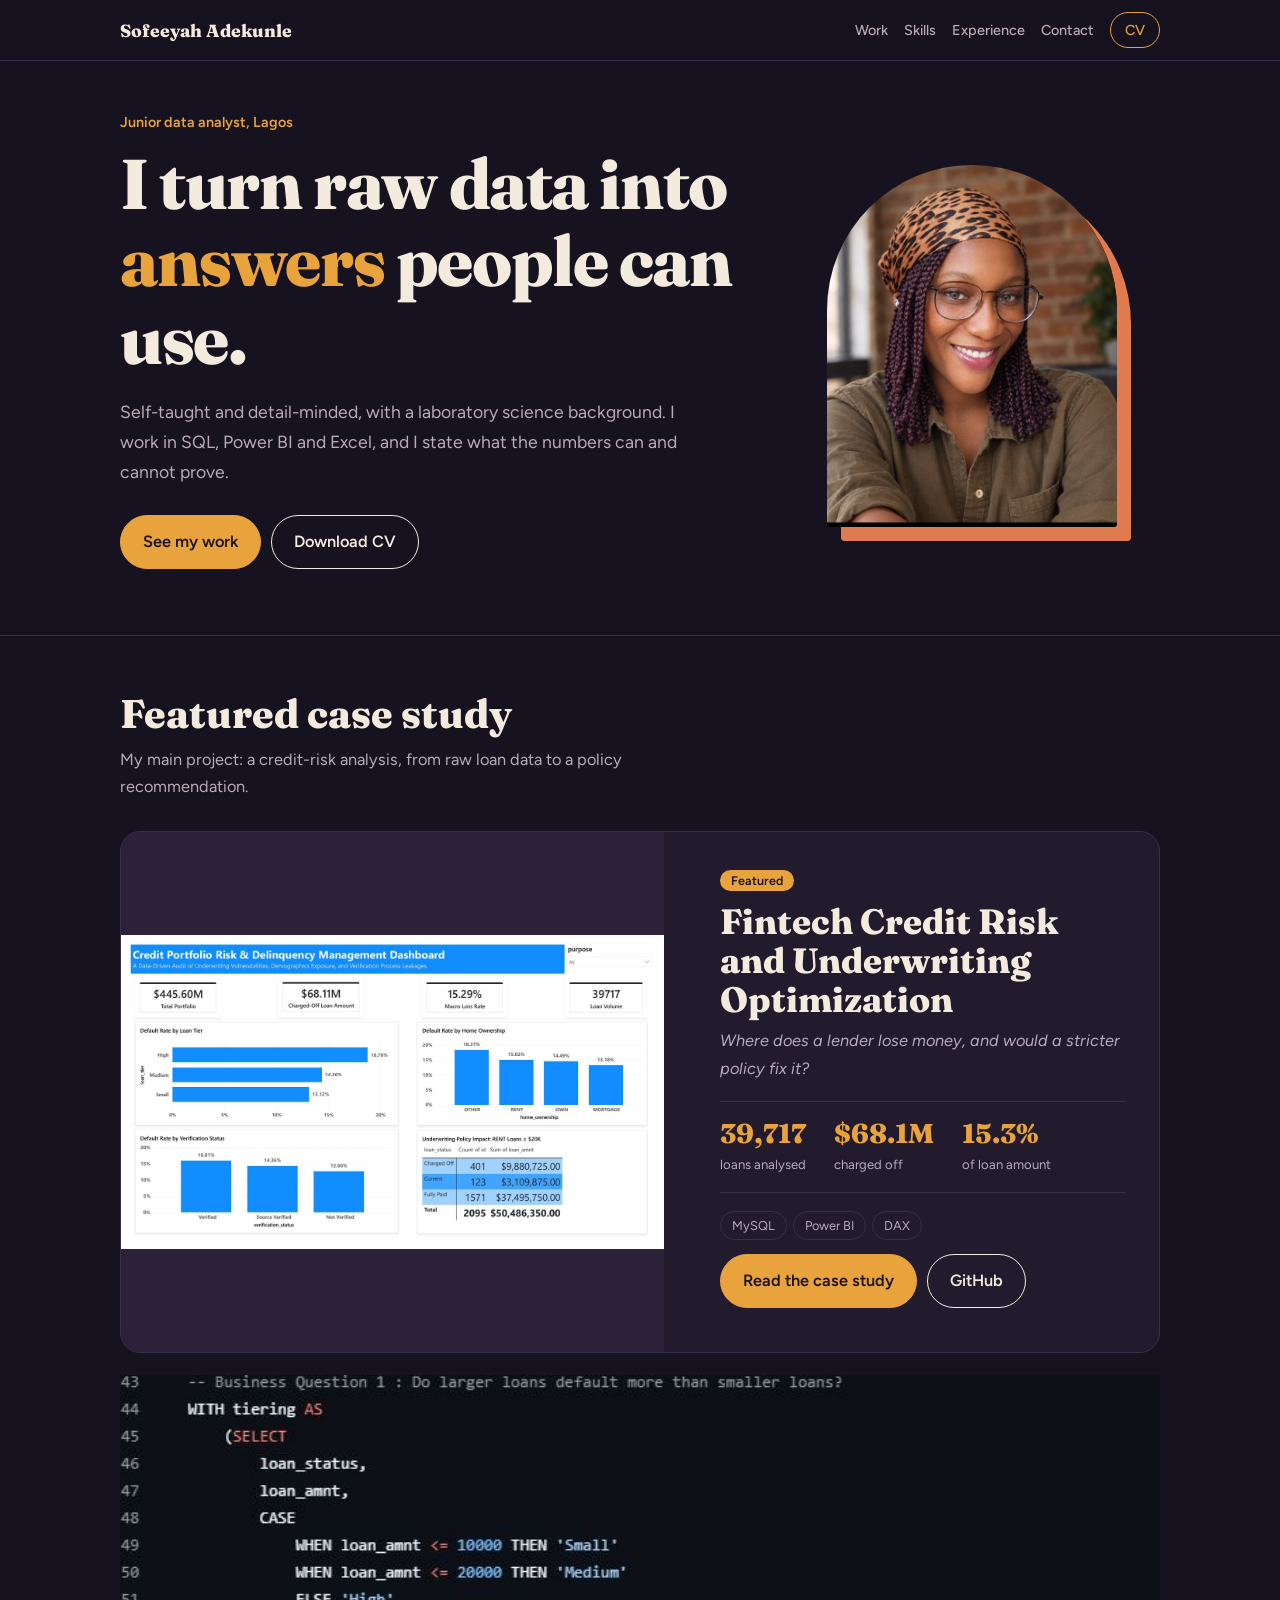
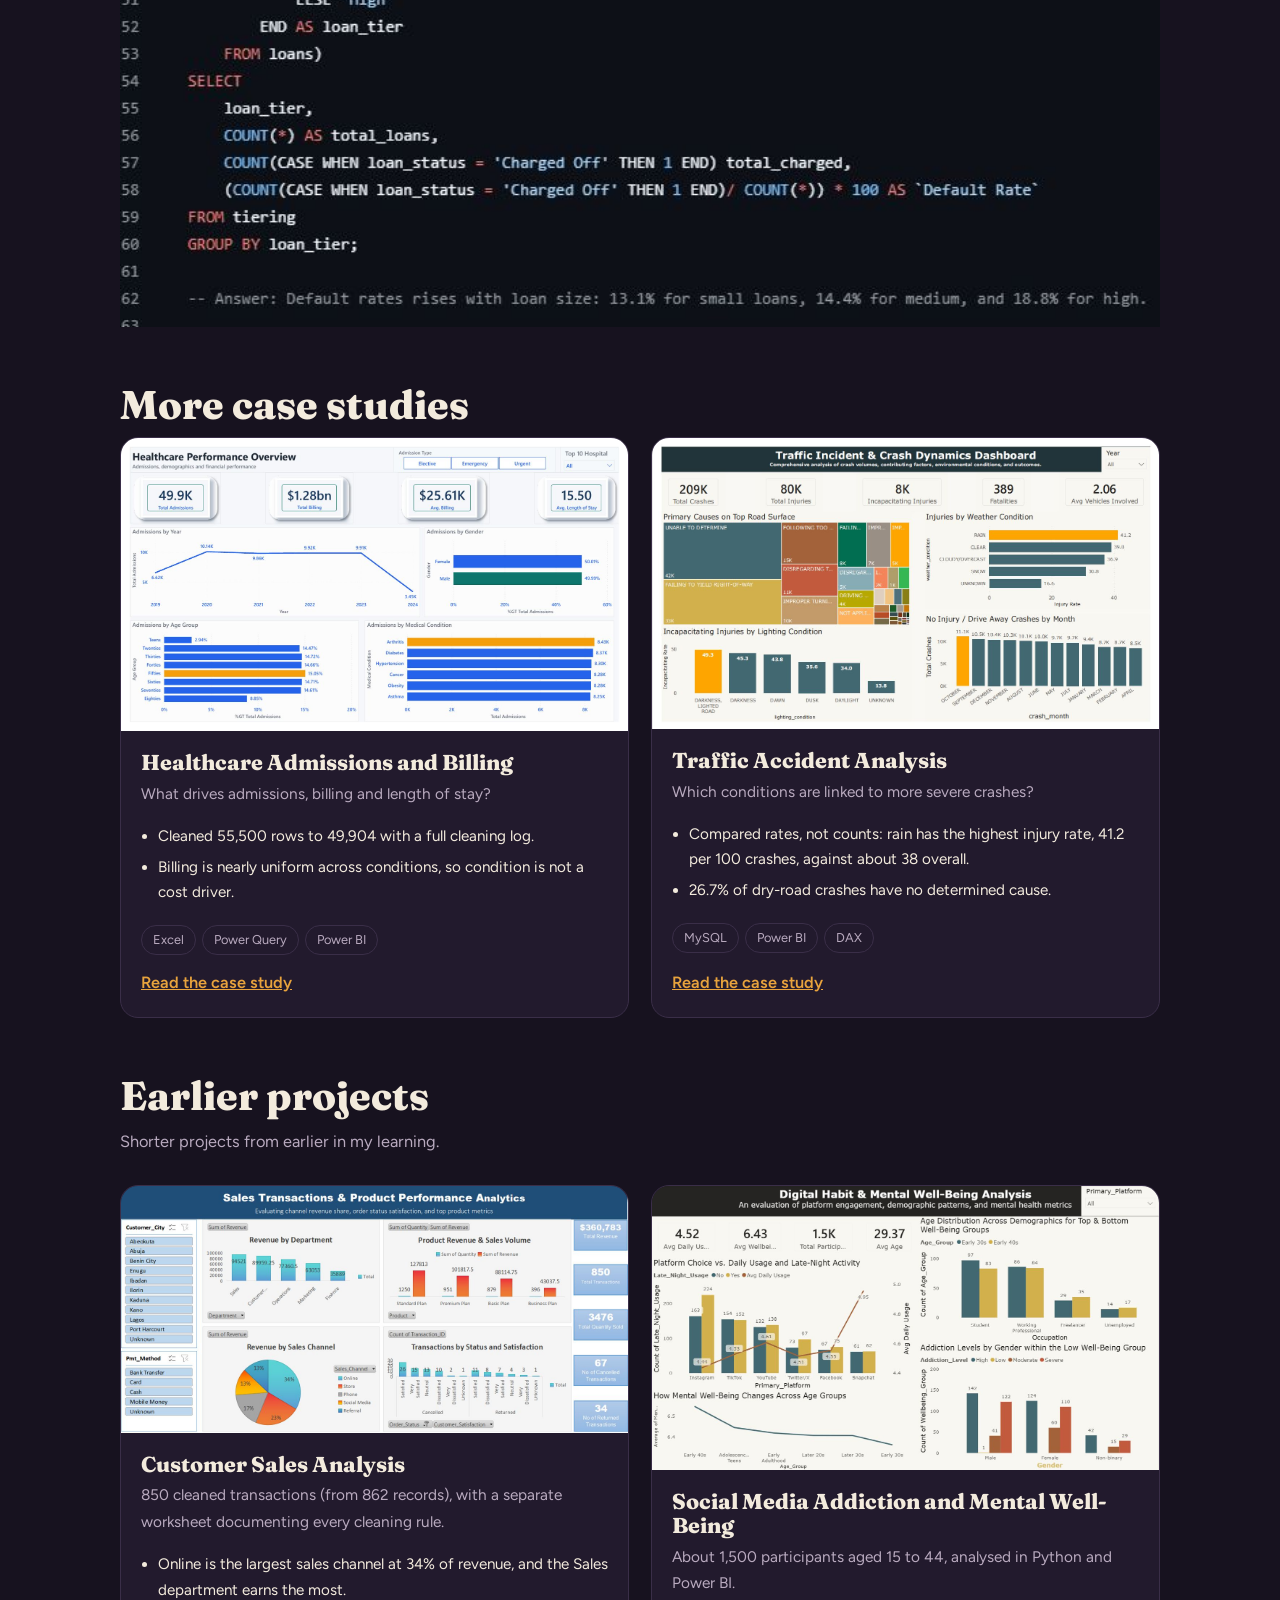
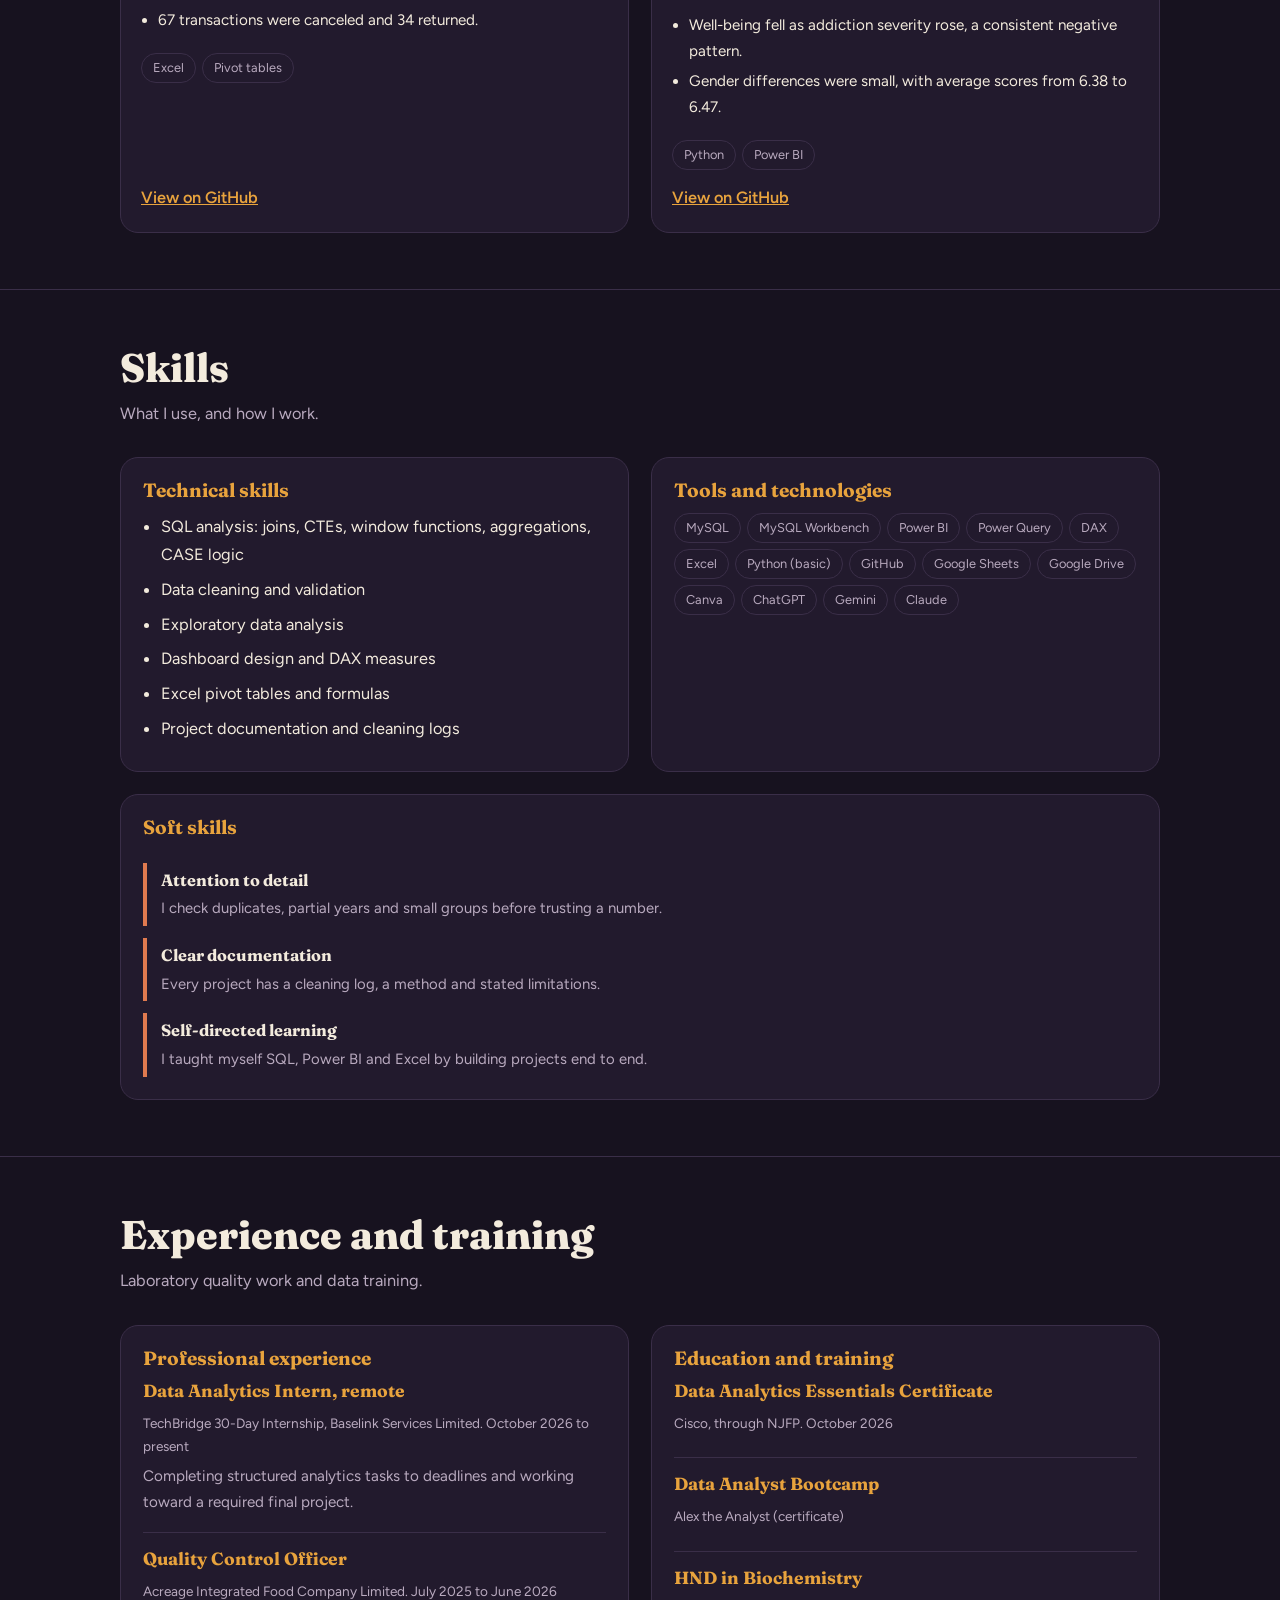
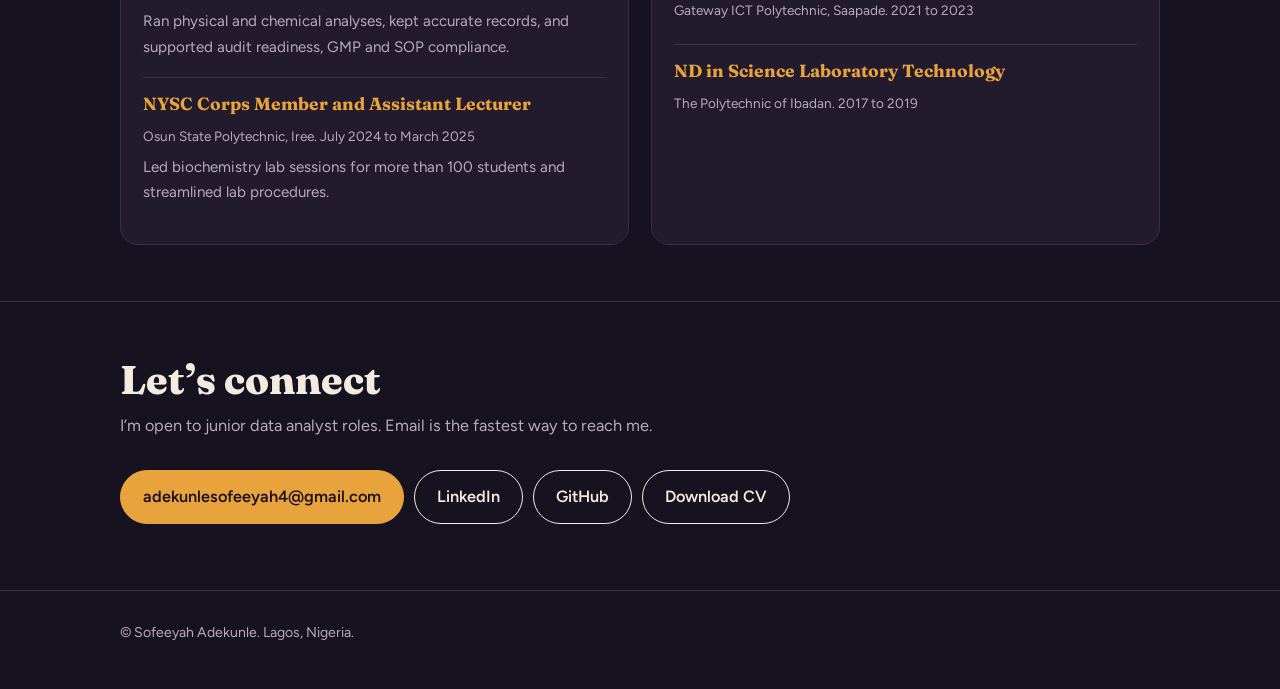
==== commit 3a04fad8: "Add files via upload" ====
--- a/index.html
+++ b/index.html
@@ -1,785 +1,75 @@
 <!DOCTYPE html>
-<html lang="en">
-<head>
-    <meta charset="UTF-8">
-    <meta name="viewport" content="width=device-width, initial-scale=1.0">
+<html lang="en"><head><meta charset="utf-8"><meta name="viewport" content="width=device-width, initial-scale=1">
+<title>Sofeeyah Adekunle | Data Analyst</title><meta name="description" content="Junior data analyst. SQL, Power BI and Excel case studies in fintech, healthcare and transport.">
+<link rel="preconnect" href="https://fonts.googleapis.com"><link rel="preconnect" href="https://fonts.gstatic.com" crossorigin>
+<link href="https://fonts.googleapis.com/css2?family=Fraunces:wght@600;800&family=Figtree:wght@400;500;600&display=swap" rel="stylesheet">
+<link rel="stylesheet" href="assets/style.css"></head><body>
+<header><div class="w"><a class="logo" href="index.html"><span class="full">Sofeeyah Adekunle</span><span class="ini">SA</span></a><nav>
+<a href="index.html#work">Work</a><a href="index.html#skills">Skills</a><a href="index.html#experience">Experience</a><a href="index.html#contact">Contact</a><a class="cv" href="assets/Sofeeyah_Adekunle_Data_Analyst_Resume.pdf">CV</a></nav></div></header>
 
-    <title>Sofeeyah Adekunle | Junior Data Analyst</title>
+<main>
+<div class="w hero"><div>
+<p class="eyebrow">Junior data analyst, Lagos</p>
+<h1>I turn raw data into <em>answers</em> people can use.</h1>
+<p class="lead">Self-taught and detail-minded, with a laboratory science background. I work in SQL, Power BI and Excel, and I state what the numbers can and cannot prove.</p>
+<a class="btn p" href="#work">See my work</a><a class="btn" href="assets/Sofeeyah_Adekunle_Data_Analyst_Resume.pdf">Download CV</a></div>
+<div class="ph"><img src="assets/images/headshot.jpg" alt="Portrait of Sofeeyah Adekunle, smiling, wearing glasses and a leopard-print headscarf"></div></div>
 
-    <meta
-        name="description"
-        content="Portfolio of Sofeeyah Adekunle, a Junior Data Analyst specializing in SQL, Power BI, Excel and data visualization."
-    >
+<section id="work"><div class="w">
+<h2>Featured case study</h2>
+<p class="sub">My main project: a credit-risk analysis, from raw loan data to a policy recommendation.</p>
+<article class="feat"><button class="shot" aria-label="Enlarge: Power BI credit risk dashboard"><img src="assets/images/fintech-dashboard.jpg" alt="Power BI credit risk dashboard" loading="lazy"></button>
+<div class="tx"><span class="tag">Featured</span><h3>Fintech Credit Risk and Underwriting Optimization</h3>
+<p class="q">Where does a lender lose money, and would a stricter policy fix it?</p>
+<div class="facts"><div><b>39,717</b><span>loans analysed</span></div><div><b>$68.1M</b><span>charged off</span></div><div><b>15.3%</b><span>of loan amount</span></div></div>
+<div class="chips"><span>MySQL</span><span>Power BI</span><span>DAX</span></div>
+<a class="btn p" href="fintech.html">Read the case study</a><a class="btn" href="https://github.com/SofeeyahAde/fintech-credit-risk-analysis">GitHub</a></div></article>
+<div style="margin-top:22px"><button class="shot" aria-label="Enlarge: SQL query that tiers loans by size and calculates default rate"><img src="assets/images/fintech-sql.jpg" alt="SQL query that tiers loans by size and calculates default rate" loading="lazy"></button></div>
 
-    <link rel="stylesheet" href="css/style.css">
-</head>
+<h2 style="margin-top:56px">More case studies</h2>
+<div class="grid g2">
+<article class="card"><button class="shot" aria-label="Enlarge: Power BI healthcare overview dashboard"><img src="assets/images/healthcare-overview.jpg" alt="Power BI healthcare overview dashboard" loading="lazy"></button><div class="tx"><h3>Healthcare Admissions and Billing</h3>
+<p>What drives admissions, billing and length of stay?</p><ul><li>Cleaned 55,500 rows to 49,904 with a full cleaning log.</li><li>Billing is nearly uniform across conditions, so condition is not a cost driver.</li></ul>
+<div class="chips"><span>Excel</span><span>Power Query</span><span>Power BI</span></div><a class="more" href="healthcare.html">Read the case study</a></div></article>
+<article class="card"><button class="shot" aria-label="Enlarge: Power BI traffic crash dashboard"><img src="assets/images/traffic-dashboard.jpg" alt="Power BI traffic crash dashboard" loading="lazy"></button><div class="tx"><h3>Traffic Accident Analysis</h3>
+<p>Which conditions are linked to more severe crashes?</p><ul><li>Compared rates, not counts: rain has the highest injury rate, 41.2 per 100 crashes, against about 38 overall.</li><li>26.7% of dry-road crashes have no determined cause.</li></ul>
+<div class="chips"><span>MySQL</span><span>Power BI</span><span>DAX</span></div><a class="more" href="traffic.html">Read the case study</a></div></article>
+</div>
 
-<body>
+<h2 style="margin-top:56px">Earlier projects</h2>
+<p class="sub">Shorter projects from earlier in my learning.</p>
+<div class="grid g2">
+<article class="card"><button class="shot" aria-label="Enlarge: Excel sales dashboard"><img src="assets/images/sales-dashboard.jpg" alt="Excel sales dashboard" loading="lazy"></button><div class="tx"><h3>Customer Sales Analysis</h3>
+<p>850 cleaned transactions (from 862 records), with a separate worksheet documenting every cleaning rule.</p><ul><li>Online is the largest sales channel at 34% of revenue, and the Sales department earns the most.</li><li>67 transactions were canceled and 34 returned.</li></ul>
+<div class="chips"><span>Excel</span><span>Pivot tables</span></div><a class="more" href="https://github.com/SofeeyahAde/customer-sales-excel-analysis">View on GitHub</a></div></article>
+<article class="card"><button class="shot" aria-label="Enlarge: Power BI social media and mental well-being dashboard"><img src="assets/images/social-dashboard.jpg" alt="Power BI social media and mental well-being dashboard" loading="lazy"></button><div class="tx"><h3>Social Media Addiction and Mental Well-Being</h3>
+<p>About 1,500 participants aged 15 to 44, analysed in Python and Power BI.</p><ul><li>Well-being fell as addiction severity rose, a consistent negative pattern.</li><li>Gender differences were small, with average scores from 6.38 to 6.47.</li></ul>
+<div class="chips"><span>Python</span><span>Power BI</span></div><a class="more" href="https://github.com/SofeeyahAde/social-media-mental-wellbeing-analysis">View on GitHub</a></div></article>
+</div></div></section>
 
-    <header class="site-header">
-        <nav class="navbar">
+<section id="skills"><div class="w"><h2>Skills</h2><p class="sub">What I use, and how I work.</p>
+<div class="two">
+<div class="box"><h3>Technical skills</h3><ul><li>SQL analysis: joins, CTEs, window functions, aggregations, CASE logic</li><li>Data cleaning and validation</li><li>Exploratory data analysis</li><li>Dashboard design and DAX measures</li><li>Excel pivot tables and formulas</li><li>Project documentation and cleaning logs</li></ul></div>
+<div class="box"><h3>Tools and technologies</h3><div class="chips" style="margin:0"><span>MySQL</span><span>MySQL Workbench</span><span>Power BI</span><span>Power Query</span><span>DAX</span><span>Excel</span><span>Python (basic)</span><span>GitHub</span><span>Google Sheets</span><span>Google Drive</span><span>Canva</span><span>ChatGPT</span><span>Gemini</span><span>Claude</span></div></div></div>
+<div class="box soft" style="margin-top:22px"><h3>Soft skills</h3>
+<div><b>Attention to detail</b><span>I check duplicates, partial years and small groups before trusting a number.</span></div>
+<div><b>Clear documentation</b><span>Every project has a cleaning log, a method and stated limitations.</span></div>
+<div><b>Self-directed learning</b><span>I taught myself SQL, Power BI and Excel by building projects end to end.</span></div></div>
+</div></section>
 
-            <a href="#home" class="logo">
-                Sofeeyah Adekunle
-            </a>
+<section id="experience"><div class="w"><h2>Experience and training</h2><p class="sub">Laboratory quality work and data training.</p>
+<div class="two"><div class="box"><h3>Professional experience</h3>
+<div class="job"><h3>Data Analytics Intern, remote</h3><small>TechBridge 30-Day Internship, Baselink Services Limited. October 2026 to present</small><p>Completing structured analytics tasks to deadlines and working toward a required final project.</p></div>
+<div class="job"><h3>Quality Control Officer</h3><small>Acreage Integrated Food Company Limited. July 2025 to June 2026</small><p>Ran physical and chemical analyses, kept accurate records, and supported audit readiness, GMP and SOP compliance.</p></div>
+<div class="job"><h3>NYSC Corps Member and Assistant Lecturer</h3><small>Osun State Polytechnic, Iree. July 2024 to March 2025</small><p>Led biochemistry lab sessions for more than 100 students and streamlined lab procedures.</p></div></div>
+<div class="box"><h3>Education and training</h3>
+<div class="job"><h3>Data Analytics Essentials Certificate</h3><small>Cisco, through NJFP. October 2026</small></div>
+<div class="job"><h3>Data Analyst Bootcamp</h3><small>Alex the Analyst (certificate)</small></div>
+<div class="job"><h3>HND in Biochemistry</h3><small>Gateway ICT Polytechnic, Saapade. 2021 to 2023</small></div>
+<div class="job"><h3>ND in Science Laboratory Technology</h3><small>The Polytechnic of Ibadan. 2017 to 2019</small></div></div></div>
+</div></section>
 
-            <button class="menu-toggle" aria-label="Open navigation">
-                ☰
-            </button>
-
-            <div class="nav-links">
-                <a href="#about">About</a>
-                <a href="#skills">Skills</a>
-                <a href="#experience">Experience</a>
-                <a href="#projects">Projects</a>
-                <a href="#education">Education</a>
-                <a href="#contact">Contact</a>
-            </div>
-
-        </nav>
-    </header>
-
-
-    <main>
-
-        <!-- HERO -->
-        <section id="home" class="hero">
-
-            <div class="hero-content">
-
-                <p class="eyebrow">JUNIOR DATA ANALYST</p>
-
-                <h1>
-                    Turning data into
-                    <span>clear business decisions.</span>
-                </h1>
-
-                <p class="hero-text">
-                    I use SQL, Power BI and Excel to clean data,
-                    investigate business questions and communicate
-                    insights through practical, decision-focused analysis.
-                </p>
-
-                <div class="hero-buttons">
-
-                    <a href="#projects" class="button button-primary">
-                        View Projects
-                    </a>
-
-                    <a
-                        href="assets/images/Sofeeyah_Adekunle_Data_Analyst_Resume.pdf"
-                        class="button button-secondary"
-                        target="_blank"
-                    >
-                        View Resume
-                    </a>
-
-                </div>
-
-                <div class="hero-links">
-
-                    <a href="https://github.com/SofeeyahAde"
-                       target="_blank"
-                       rel="noopener">
-                        GitHub
-                    </a>
-
-                    <a href="https://www.linkedin.com/in/sofeeyah-adekunle"
-                       target="_blank"
-                       rel="noopener">
-                        LinkedIn
-                    </a>
-
-                    <a href="mailto:adekunlesofeeyah4@gmail.com">
-                        Email
-                    </a>
-
-                </div>
-
-            </div>
-
-
-            <div class="hero-image">
-
-                <img
-                    src="assets/images/headshot.jpeg"
-                    alt="Sofeeyah Adekunle"
-                >
-
-            </div>
-
-        </section>
-
-
-        <!-- ABOUT -->
-        <section id="about" class="section">
-
-            <div class="section-heading">
-
-                <p class="eyebrow">ABOUT</p>
-
-                <h2>
-                    Analytical thinking with a
-                    practical approach.
-                </h2>
-
-            </div>
-
-            <div class="about-grid">
-
-                <div>
-
-                    <p>
-                        I am a Junior Data Analyst with a background in
-                        Biochemistry and hands-on experience working with
-                        data across healthcare, fintech and transportation
-                        use cases.
-                    </p>
-
-                    <p>
-                        My approach focuses on understanding the business
-                        question first, then cleaning, validating and
-                        analysing the data before turning the results into
-                        clear visual insights.
-                    </p>
-
-                </div>
-
-                <div class="about-highlight">
-
-                    <div>
-                        <strong>SQL</strong>
-                        <span>Analysis &amp; exploration</span>
-                    </div>
-
-                    <div>
-                        <strong>Power BI</strong>
-                        <span>Dashboards &amp; reporting</span>
-                    </div>
-
-                    <div>
-                        <strong>Excel</strong>
-                        <span>Cleaning &amp; analysis</span>
-                    </div>
-
-                </div>
-
-            </div>
-
-        </section>
-
-
-        <!-- SKILLS -->
-        <section id="skills" class="section section-dark">
-
-            <div class="section-heading">
-
-                <p class="eyebrow">CAPABILITIES</p>
-
-                <h2>Skills &amp; tools</h2>
-
-            </div>
-
-            <div class="skills-grid">
-
-                <div class="skill-group">
-
-                    <h3>Technical Skills</h3>
-
-                    <ul>
-                        <li>SQL / MySQL</li>
-                        <li>Power BI</li>
-                        <li>DAX</li>
-                        <li>Power Query</li>
-                        <li>Microsoft Excel</li>
-                        <li>Tableau</li>
-                        <li>Google Sheets</li>
-                        <li>Data Cleaning</li>
-                        <li>Data Visualization</li>
-                        <li>Exploratory Data Analysis</li>
-                        <li>Documentation &amp; Reporting</li>
-                        <li>Python / Pandas <small>Basic</small></li>
-                    </ul>
-
-                </div>
-
-
-                <div class="skill-group">
-
-                    <h3>Tools &amp; Technologies</h3>
-
-                    <ul>
-                        <li>MySQL Workbench</li>
-                        <li>Power BI</li>
-                        <li>Tableau</li>
-                        <li>Microsoft Excel</li>
-                        <li>Google Sheets</li>
-                        <li>Python / Pandas</li>
-                        <li>ChatGPT</li>
-                        <li>Gemini</li>
-                        <li>Claude</li>
-                        <li>Canva</li>
-                    </ul>
-
-                </div>
-
-
-                <div class="skill-group">
-
-                    <h3>Soft Skills</h3>
-
-                    <ul>
-                        <li>Analytical problem-solving</li>
-                        <li>Attention to detail</li>
-                        <li>Communication &amp; documentation</li>
-                    </ul>
-
-                </div>
-
-            </div>
-
-        </section>
-
-
-        <!-- EXPERIENCE -->
-        <section id="experience" class="section">
-
-            <div class="section-heading">
-
-                <p class="eyebrow">EXPERIENCE</p>
-
-                <h2>Professional experience</h2>
-
-            </div>
-
-            <div class="timeline">
-
-                <article class="timeline-item">
-
-                    <div class="timeline-date">
-                        Oct 2026 — Present
-                    </div>
-
-                    <div>
-
-                        <h3>Data Analytics Intern</h3>
-
-                        <p class="company">
-                            TechBridge 30-Day Internship Program —
-                            Baselink Services Limited
-                        </p>
-
-                        <p>
-                            Working through structured analytics tasks
-                            and project-based assignments while developing
-                            practical data analysis and communication skills.
-                        </p>
-
-                    </div>
-
-                </article>
-
-
-                <article class="timeline-item">
-
-                    <div class="timeline-date">
-                        Jul 2025 — Jun 2026
-                    </div>
-
-                    <div>
-
-                        <h3>Quality Control Officer</h3>
-
-                        <p class="company">
-                            Acreage Integrated Food Company Limited
-                        </p>
-
-                        <p>
-                            Performed physical and chemical quality-control
-                            analyses, maintained QC documentation and
-                            supported traceability, GMP, SOP and audit
-                            readiness processes.
-                        </p>
-
-                    </div>
-
-                </article>
-
-
-                <article class="timeline-item">
-
-                    <div class="timeline-date">
-                        Jul 2024 — Mar 2025
-                    </div>
-
-                    <div>
-
-                        <h3>
-                            NYSC Corps Member / Assistant Lecturer
-                        </h3>
-
-                        <p class="company">
-                            Osun State Polytechnic, Iree
-                        </p>
-
-                        <p>
-                            Led biochemistry laboratory sessions for more
-                            than 100 students and contributed to improving
-                            laboratory SOPs and practical instruction.
-                        </p>
-
-                    </div>
-
-                </article>
-
-            </div>
-
-        </section>
-
-
-        <!-- FEATURED PROJECT -->
-        <section id="projects" class="section section-dark">
-
-            <div class="section-heading">
-
-                <p class="eyebrow">FEATURED PROJECT</p>
-
-                <h2>
-                    Fintech Credit Risk &amp;
-                    Underwriting Optimization
-                </h2>
-
-                <p>
-                    A credit-risk analysis investigating how loan size,
-                    housing status and verification status relate to
-                    historical loan performance.
-                </p>
-
-            </div>
-
-
-            <article class="featured-project">
-
-                <div class="project-image">
-
-                    <img
-                        src="assets/images/fintech-dashboard.png"
-                        alt="Fintech credit risk Power BI dashboard"
-                    >
-
-                </div>
-
-
-                <div class="project-content">
-
-                    <p class="project-type">
-                        FINTECH / CREDIT RISK ANALYTICS
-                    </p>
-
-                    <h3>
-                        Credit Portfolio Risk &amp;
-                        Delinquency Management
-                    </h3>
-
-                    <p>
-                        Analysed 39,717 loans representing a
-                        $445.6M portfolio to examine default patterns
-                        and evaluate a targeted underwriting scenario.
-                    </p>
-
-
-                    <div class="project-stats">
-
-                        <div>
-                            <strong>$445.6M</strong>
-                            <span>Portfolio</span>
-                        </div>
-
-                        <div>
-                            <strong>15.3%</strong>
-                            <span>Charged-off rate</span>
-                        </div>
-
-                        <div>
-                            <strong>39,717</strong>
-                            <span>Loans analysed</span>
-                        </div>
-
-                    </div>
-
-
-                    <div class="tag-list">
-
-                        <span>MySQL</span>
-                        <span>SQL</span>
-                        <span>Power BI</span>
-                        <span>DAX</span>
-
-                    </div>
-
-
-                    <a href="projects/fintech.html" class="text-link">
-                        View full case study →
-                    </a>
-
-                </div>
-
-            </article>
-
-        </section>
-
-
-        <!-- MAIN PROJECTS -->
-        <section class="section">
-
-            <div class="section-heading">
-
-                <p class="eyebrow">SELECTED PROJECTS</p>
-
-                <h2>More case studies</h2>
-
-            </div>
-
-
-            <div class="project-grid">
-
-
-                <!-- HEALTHCARE -->
-
-                <article class="project-card">
-
-                    <a href="projects/healthcare.html">
-
-                        <img
-                            src="assets/images/healthcare-overview.png"
-                            alt="Healthcare admissions and billing dashboard"
-                        >
-
-                    </a>
-
-                    <div class="project-card-content">
-
-                        <p class="project-type">
-                            HEALTHCARE ANALYTICS
-                        </p>
-
-                        <h3>
-                            <a href="projects/healthcare.html">
-                                Healthcare Admissions &amp;
-                                Billing Analysis
-                            </a>
-                        </h3>
-
-                        <p>
-                            Cleaned and analysed healthcare admission
-                            records to investigate billing patterns,
-                            patient characteristics and operational trends.
-                        </p>
-
-                        <div class="tag-list">
-                            <span>Excel</span>
-                            <span>Power Query</span>
-                            <span>Power BI</span>
-                        </div>
-
-                        <a href="projects/healthcare.html"
-                           class="text-link">
-                            View case study →
-                        </a>
-
-                    </div>
-
-                </article>
-
-
-                <!-- TRAFFIC -->
-
-                <article class="project-card">
-
-                    <a href="projects/traffic.html">
-
-                        <img
-                            src="assets/images/traffic-dashboard.png"
-                            alt="Traffic accident Power BI dashboard"
-                        >
-
-                    </a>
-
-                    <div class="project-card-content">
-
-                        <p class="project-type">
-                            TRANSPORTATION ANALYTICS
-                        </p>
-
-                        <h3>
-                            <a href="projects/traffic.html">
-                                Traffic Accident Analysis
-                            </a>
-                        </h3>
-
-                        <p>
-                            Analysed more than 209,000 crash records
-                            to investigate injury patterns across weather,
-                            lighting and roadway conditions.
-                        </p>
-
-                        <div class="tag-list">
-                            <span>MySQL</span>
-                            <span>SQL</span>
-                            <span>Power BI</span>
-                        </div>
-
-                        <a href="projects/traffic.html"
-                           class="text-link">
-                            View case study →
-                        </a>
-
-                    </div>
-
-                </article>
-
-            </div>
-
-        </section>
-
-
-        <!-- ADDITIONAL PROJECTS -->
-        <section class="section section-muted">
-
-            <div class="section-heading">
-
-                <p class="eyebrow">ADDITIONAL PROJECTS</p>
-
-                <h2>Earlier analytical work</h2>
-
-                <p>
-                    Additional projects demonstrating experience across
-                    finance, sales and social-data analysis.
-                </p>
-
-            </div>
-
-
-            <div class="mini-project-grid">
-
-
-                <article class="mini-project">
-
-                    <p class="project-type">FINANCE</p>
-
-                    <h3>Finance Transaction Analysis</h3>
-
-                    <p>
-                        Transaction-level analysis exploring
-                        financial activity and user behaviour.
-                    </p>
-
-                    <a
-                        href="https://github.com/SofeeyahAde/finance-transaction-analysis"
-                        target="_blank"
-                        rel="noopener"
-                        class="text-link"
-                    >
-                        View on GitHub →
-                    </a>
-
-                </article>
-
-
-                <article class="mini-project">
-
-                    <p class="project-type">SALES ANALYTICS</p>
-
-                    <h3>Customer Sales Excel Analysis</h3>
-
-                    <p>
-                        Excel-based analysis of customer orders,
-                        revenue and sales performance.
-                    </p>
-
-                    <a
-                        href="https://github.com/SofeeyahAde/customer-sales-excel-analysis"
-                        target="_blank"
-                        rel="noopener"
-                        class="text-link"
-                    >
-                        View on GitHub →
-                    </a>
-
-                </article>
-
-
-                <article class="mini-project">
-
-                    <p class="project-type">SOCIAL DATA</p>
-
-                    <h3>
-                        Social Media Mental Wellbeing Analysis
-                    </h3>
-
-                    <p>
-                        Exploratory analysis investigating patterns
-                        within social-media and mental-wellbeing data.
-                    </p>
-
-                    <a
-                        href="https://github.com/SofeeyahAde/social-media-mental-wellbeing-analysis"
-                        target="_blank"
-                        rel="noopener"
-                        class="text-link"
-                    >
-                        View on GitHub →
-                    </a>
-
-                </article>
-
-            </div>
-
-        </section>
-
-
-        <!-- EDUCATION -->
-        <section id="education" class="section">
-
-            <div class="section-heading">
-
-                <p class="eyebrow">EDUCATION &amp; TRAINING</p>
-
-                <h2>Academic foundation</h2>
-
-            </div>
-
-
-            <div class="education-grid">
-
-                <article>
-
-                    <span class="education-year">
-                        2021 — 2023
-                    </span>
-
-                    <h3>HND Biochemistry</h3>
-
-                    <p>
-                        Gateway ICT Polytechnic, Saapade,
-                        Ogun State
-                    </p>
-
-                </article>
-
-
-                <article>
-
-                    <span class="education-year">
-                        2017 — 2019
-                    </span>
-
-                    <h3>
-                        ND Science Laboratory Technology
-                    </h3>
-
-                    <p>
-                        The Polytechnic of Ibadan,
-                        Oyo State
-                    </p>
-
-                </article>
-
-
-                <article>
-
-                    <span class="education-year">
-                        Training
-                    </span>
-
-                    <h3>Data Analytics Bootcamp</h3>
-
-                    <p>Alex The Analyst</p>
-
-                </article>
-
-
-                <article>
-
-                    <span class="education-year">
-                        Training
-                    </span>
-
-                    <h3>Data Analytics Essentials</h3>
-
-                    <p>Cisco Networking Academy</p>
-
-                </article>
-
-            </div>
-
-        </section>
-
-
-        <!-- CONTACT -->
-        <section id="contact" class="section contact-section">
-
-            <div class="contact-content">
-
-                <p class="eyebrow">CONTACT</p>
-
-                <h2>Let's connect.</h2>
-
-                <p>
-                    I am open to junior data analyst opportunities,
-                    analytics internships and practical projects where
-                    I can contribute through data cleaning, analysis
-                    and reporting.
-                </p>
-
-
-                <div class="contact-links">
-
-                    <a
-                        href="mailto:adekunlesofeeyah4@gmail.com"
-                        class="button button-primary"
-                    >
-                        Email Me
-                    </a>
-
-                    <a
-                        href="https://www.linkedin.com/in/sofeeyah-adekunle"
-                        target="_blank"
-                        rel="noopener"
-                        class="button button-secondary"
-                    >
-                        LinkedIn
-                    </a>
-
-                    <a
-                        href="https://github.com/SofeeyahAde"
-                        target="_blank"
-                        rel="noopener"
-                        class="button button-secondary"
-                    >
-                        GitHub
-                    </a>
-
-                </div>
-
-            </div>
-
-        </section>
-
-    </main>
-
-
-    <footer class="site-footer">
-
-        <p>
-            © 2026 Sofeeyah Adekunle.
-            Built with HTML, CSS and GitHub Pages.
-        </p>
-
-    </footer>
-
-
-    <script src="js/script.js"></script>
-
-</body>
-</html>
+<section id="contact"><div class="w"><h2>Let’s connect</h2><p class="sub">I’m open to junior data analyst roles. Email is the fastest way to reach me.</p>
+<a class="btn p" href="mailto:adekunlesofeeyah4@gmail.com">adekunlesofeeyah4@gmail.com</a><a class="btn" href="https://www.linkedin.com/in/sofeeyah-adekunle">LinkedIn</a><a class="btn" href="https://github.com/SofeeyahAde">GitHub</a><a class="btn" href="assets/Sofeeyah_Adekunle_Data_Analyst_Resume.pdf">Download CV</a></div></section>
+</main><footer><div class="w">© Sofeeyah Adekunle. Lagos, Nigeria.</div></footer>
+<dialog id="z"><img alt=""></dialog><script src="assets/site.js"></script></body></html>
--- a/assets/style.css
+++ b/assets/style.css
@@ -0,0 +1,79 @@
+:root{--bg:#17121F;--sf:#221A2D;--sf2:#2B2138;--ink:#F3EBDD;--mute:#B9AABF;--line:#3A2E48;--am:#E8A33D;--tc:#E07A4F;--ol:#A7A85A;
+--hd:"Fraunces",Georgia,serif;--bd:"Figtree",system-ui,-apple-system,"Segoe UI",sans-serif;color-scheme:dark}
+*,*::before,*::after{box-sizing:border-box}
+html{scroll-behavior:smooth;scroll-padding-top:70px}
+body{margin:0;background:var(--bg);color:var(--ink);font:400 1.02rem/1.7 var(--bd)}
+a{color:var(--am)}
+a:focus-visible,button:focus-visible,summary:focus-visible{outline:3px solid var(--am);outline-offset:3px}
+h1,h2,h3{font-family:var(--hd);line-height:1.1;margin:0}
+.w{max-width:1080px;margin:0 auto;padding:0 20px}
+header{position:sticky;top:0;z-index:20;background:rgba(23,18,31,.94);border-bottom:1px solid var(--line)}
+header .w{display:flex;justify-content:space-between;align-items:center;height:60px;gap:12px}
+.logo{font:800 1.1rem var(--hd);color:var(--ink);text-decoration:none}
+nav{display:flex;gap:16px;align-items:center;overflow-x:auto;white-space:nowrap}
+nav a{color:var(--mute);text-decoration:none;font-size:.9rem;font-weight:500}
+nav a:hover{color:var(--ink)}
+nav .cv{border:1.5px solid var(--am);color:var(--am);padding:5px 14px;border-radius:99px}
+.hero{display:grid;gap:36px;padding-top:52px;padding-bottom:56px;align-items:center}
+.eyebrow{font:600 .9rem var(--bd);color:var(--am);margin:0 0 14px}
+h1{font-size:clamp(2.4rem,7vw,4.4rem);font-weight:800;letter-spacing:-.02em}
+h1 em{font-style:normal;color:var(--am)}
+.lead{color:var(--mute);font-size:1.1rem;max-width:52ch;margin:20px 0 28px}
+.btn{display:inline-block;padding:12px 22px;border-radius:99px;font-weight:600;text-decoration:none;margin:0 10px 10px 0;border:1.5px solid var(--ink);color:var(--ink)}
+.btn.p{background:var(--am);border-color:var(--am);color:#1b1222}
+.ph{width:min(290px,78%);aspect-ratio:4/5;border-radius:999px 999px 24px 24px;overflow:hidden;margin:0 auto;box-shadow:14px 14px 0 var(--tc)}
+.ph img{width:100%;height:100%;object-fit:cover;object-position:top;display:block}
+section{padding:56px 0;border-top:1px solid var(--line)}
+h2{font-size:clamp(1.7rem,4.5vw,2.5rem);font-weight:800;margin-bottom:10px}
+.sub{color:var(--mute);max-width:60ch;margin:0 0 30px}
+.tag{display:inline-block;font:600 .78rem var(--bd);color:#1b1222;background:var(--am);padding:3px 11px;border-radius:99px;margin-bottom:12px}
+.feat{display:grid;gap:22px;background:var(--sf);border:1px solid var(--line);border-radius:20px;overflow:hidden}
+.shot{display:block;padding:0;border:0;background:var(--sf2);cursor:zoom-in;width:100%}
+.shot img{width:100%;height:auto;display:block}
+.feat .tx{padding:26px}
+.feat h3{font-size:clamp(1.6rem,4vw,2.2rem);font-weight:800}
+.q{color:var(--mute);font-style:italic;margin:8px 0 18px}
+.facts{display:flex;flex-wrap:wrap;gap:10px 28px;margin:0 0 18px;padding:14px 0;border-top:1px solid var(--line);border-bottom:1px solid var(--line)}
+.facts b{display:block;font:800 1.7rem var(--hd);color:var(--am)}
+.facts span{font-size:.82rem;color:var(--mute)}
+.grid{display:grid;gap:22px}
+.card{background:var(--sf);border:1px solid var(--line);border-radius:18px;overflow:hidden;display:flex;flex-direction:column}
+.card .tx{padding:20px;display:flex;flex-direction:column;flex:1}
+.card h3{font-size:1.35rem;font-weight:800;margin-bottom:6px}
+.card p{margin:0 0 12px;color:var(--mute);font-size:.96rem}
+.card ul{margin:0 0 14px;padding-left:1.1em;font-size:.95rem}
+.card li{margin:5px 0}
+.card .more{margin-top:auto;font-weight:600}
+.chips{display:flex;flex-wrap:wrap;gap:6px;margin:0 0 14px}
+.chips span{font-size:.8rem;padding:3px 11px;border:1px solid var(--line);border-radius:99px;color:var(--mute)}
+.two{display:grid;gap:22px}
+.box{background:var(--sf);border:1px solid var(--line);border-radius:18px;padding:22px}
+.box h3{font-size:1.2rem;margin-bottom:12px;color:var(--am)}
+.box ul{margin:0;padding-left:1.1em}.box li{margin:7px 0}
+.soft{display:grid;gap:12px}
+.soft div{border-left:4px solid var(--tc);padding:4px 0 4px 14px}
+.soft b{font-family:var(--hd);display:block}.soft span{color:var(--mute);font-size:.93rem}
+.job{padding:16px 0;border-top:1px solid var(--line)}
+.job:first-of-type{border-top:0;padding-top:0}
+.job h3{font-size:1.1rem}.job small{color:var(--mute);display:block;margin:2px 0 6px}
+.job p{margin:0;color:var(--mute);font-size:.95rem}
+footer{padding:30px 0 44px;color:var(--mute);font-size:.88rem;border-top:1px solid var(--line)}
+/* case study pages */
+.cs-hero{padding-top:46px;padding-bottom:30px}
+.back{display:inline-block;margin-bottom:18px;text-decoration:none;font-weight:600}
+.cs h2{font-size:1.7rem;margin:38px 0 12px}
+.cs p,.cs li{max-width:68ch}
+.cs ol,.cs ul{padding-left:1.2em}.cs li{margin:7px 0}
+.cs figure{margin:22px 0}
+.cs figcaption{color:var(--mute);font-size:.88rem;margin-top:8px}
+.find{background:var(--sf);border:1px solid var(--line);border-left:5px solid var(--am);border-radius:12px;padding:16px 18px;margin:14px 0}
+.find b{font-family:var(--hd);font-size:1.12rem;display:block;margin-bottom:4px}
+.find p{margin:0;color:var(--mute)}
+.nav2{display:flex;justify-content:space-between;gap:12px;flex-wrap:wrap;padding:30px 0 10px;border-top:1px solid var(--line);margin-top:40px}
+dialog{border:0;padding:0;background:none;max-width:96vw;max-height:92vh}
+dialog::backdrop{background:rgba(10,6,16,.9)}
+dialog img{max-width:96vw;max-height:90vh;border-radius:8px;display:block}
+@media(min-width:760px){.hero{grid-template-columns:1.25fr .75fr}.feat{grid-template-columns:1.15fr 1fr}.grid{grid-template-columns:repeat(3,1fr)}.grid.g2{grid-template-columns:repeat(2,1fr)}.two{grid-template-columns:repeat(2,1fr)}.feat .tx{padding:34px}}
+@media(prefers-reduced-motion:reduce){html{scroll-behavior:auto}}
+.logo .ini{display:none}
+@media(max-width:559px){.logo .full{display:none}.logo .ini{display:inline}nav{gap:12px}nav a{font-size:.85rem}nav .cv{padding:4px 11px}}
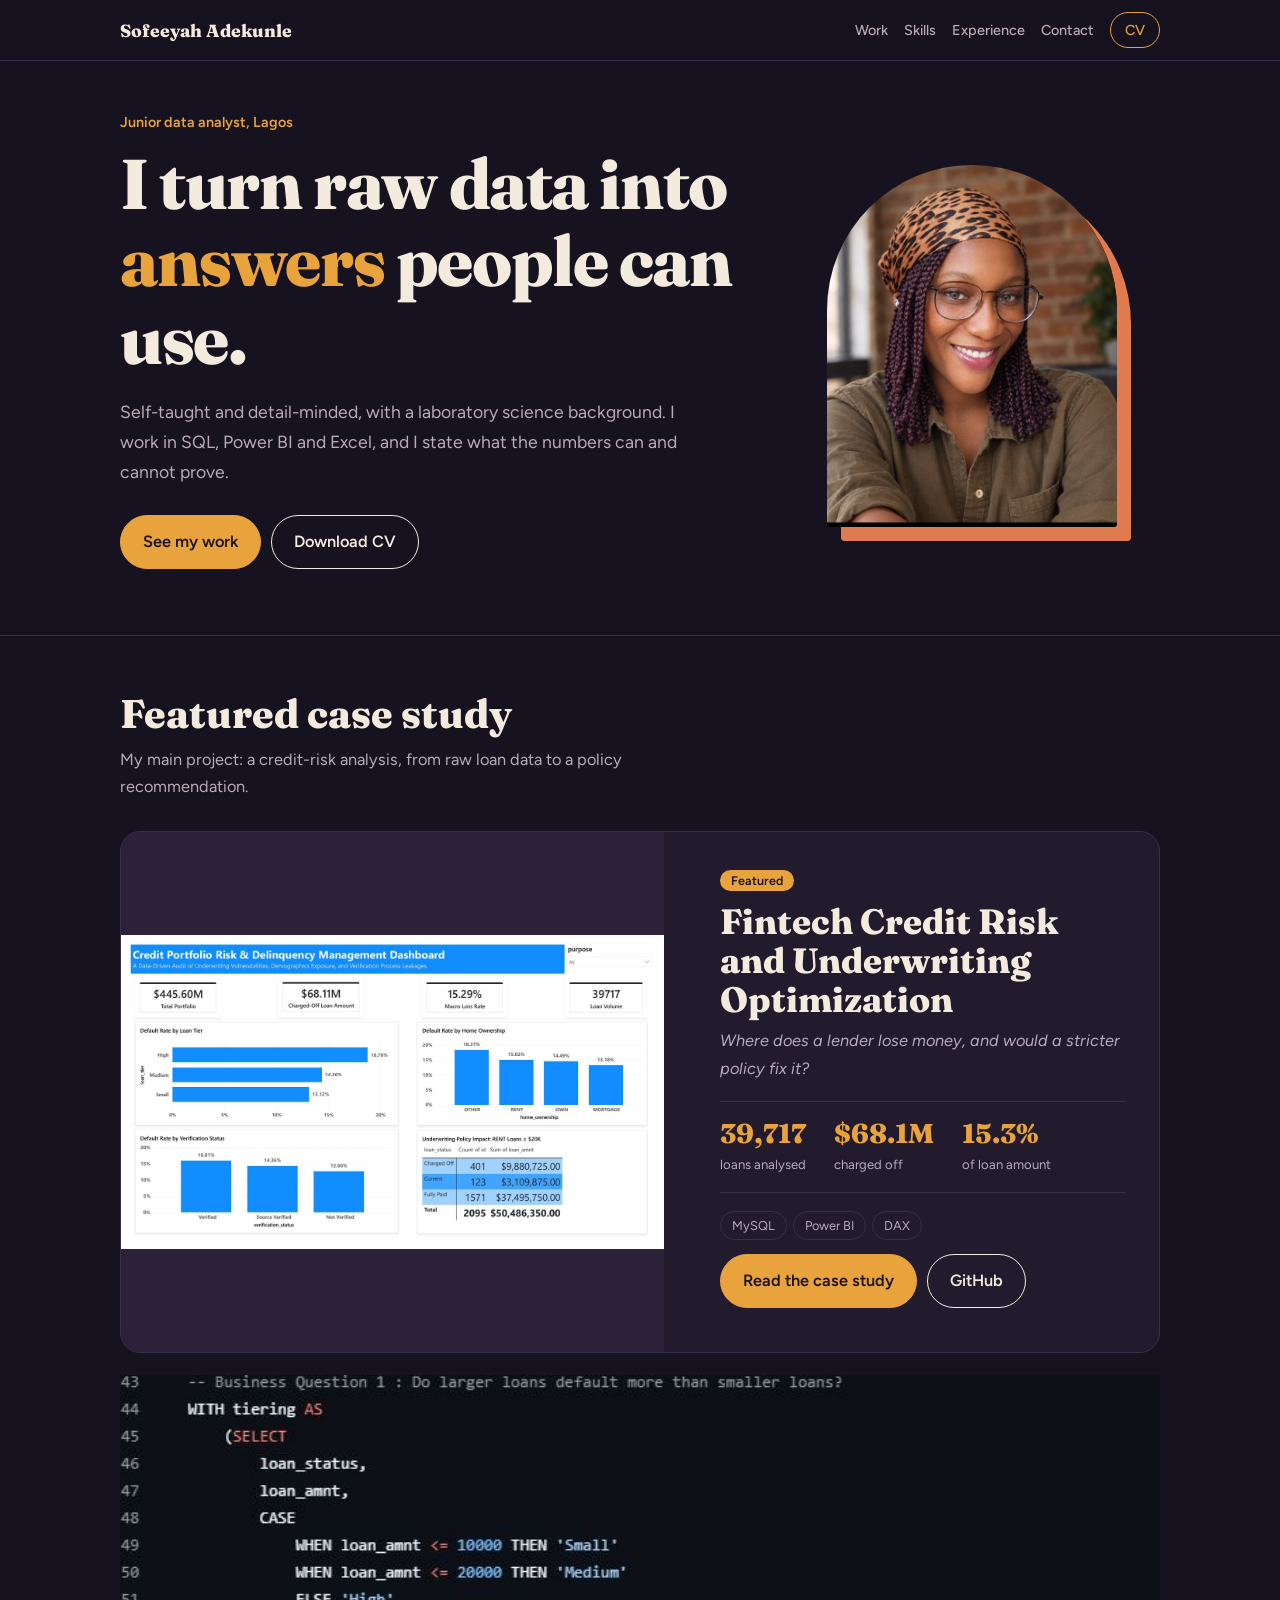
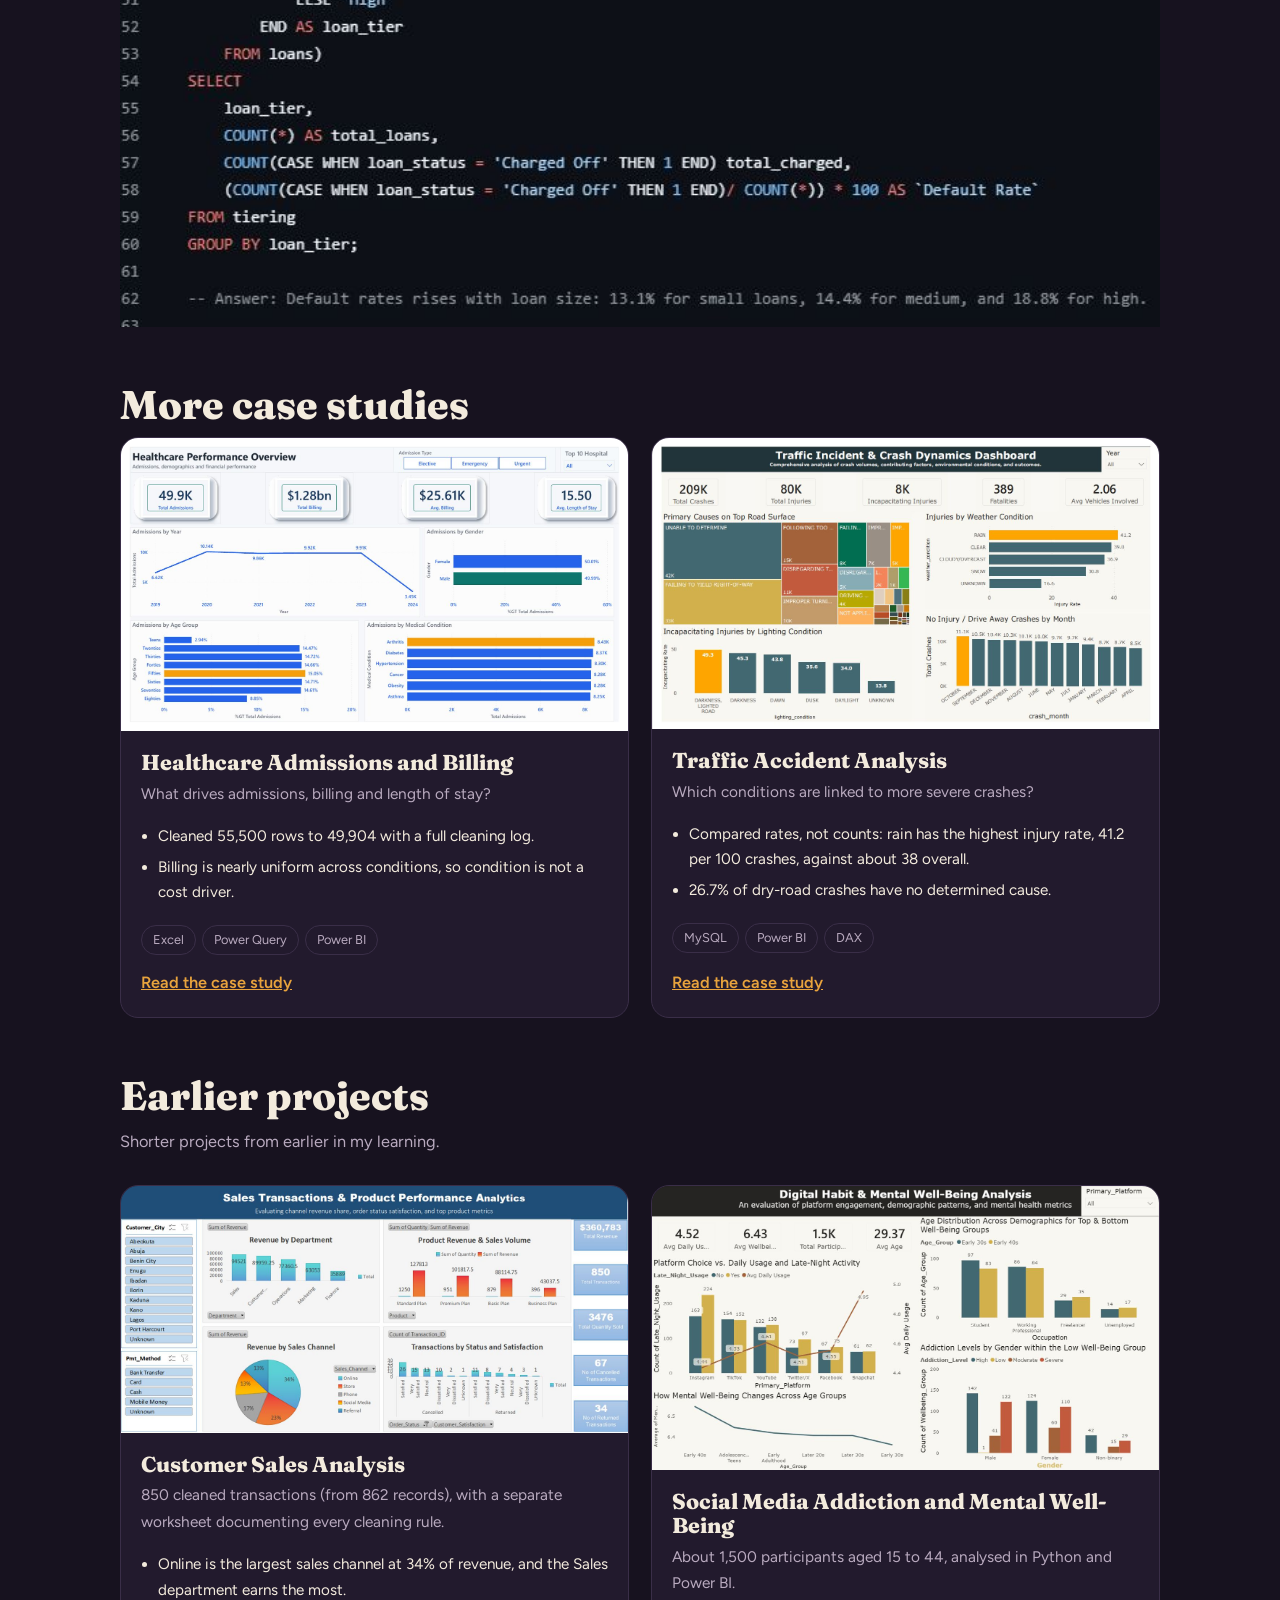
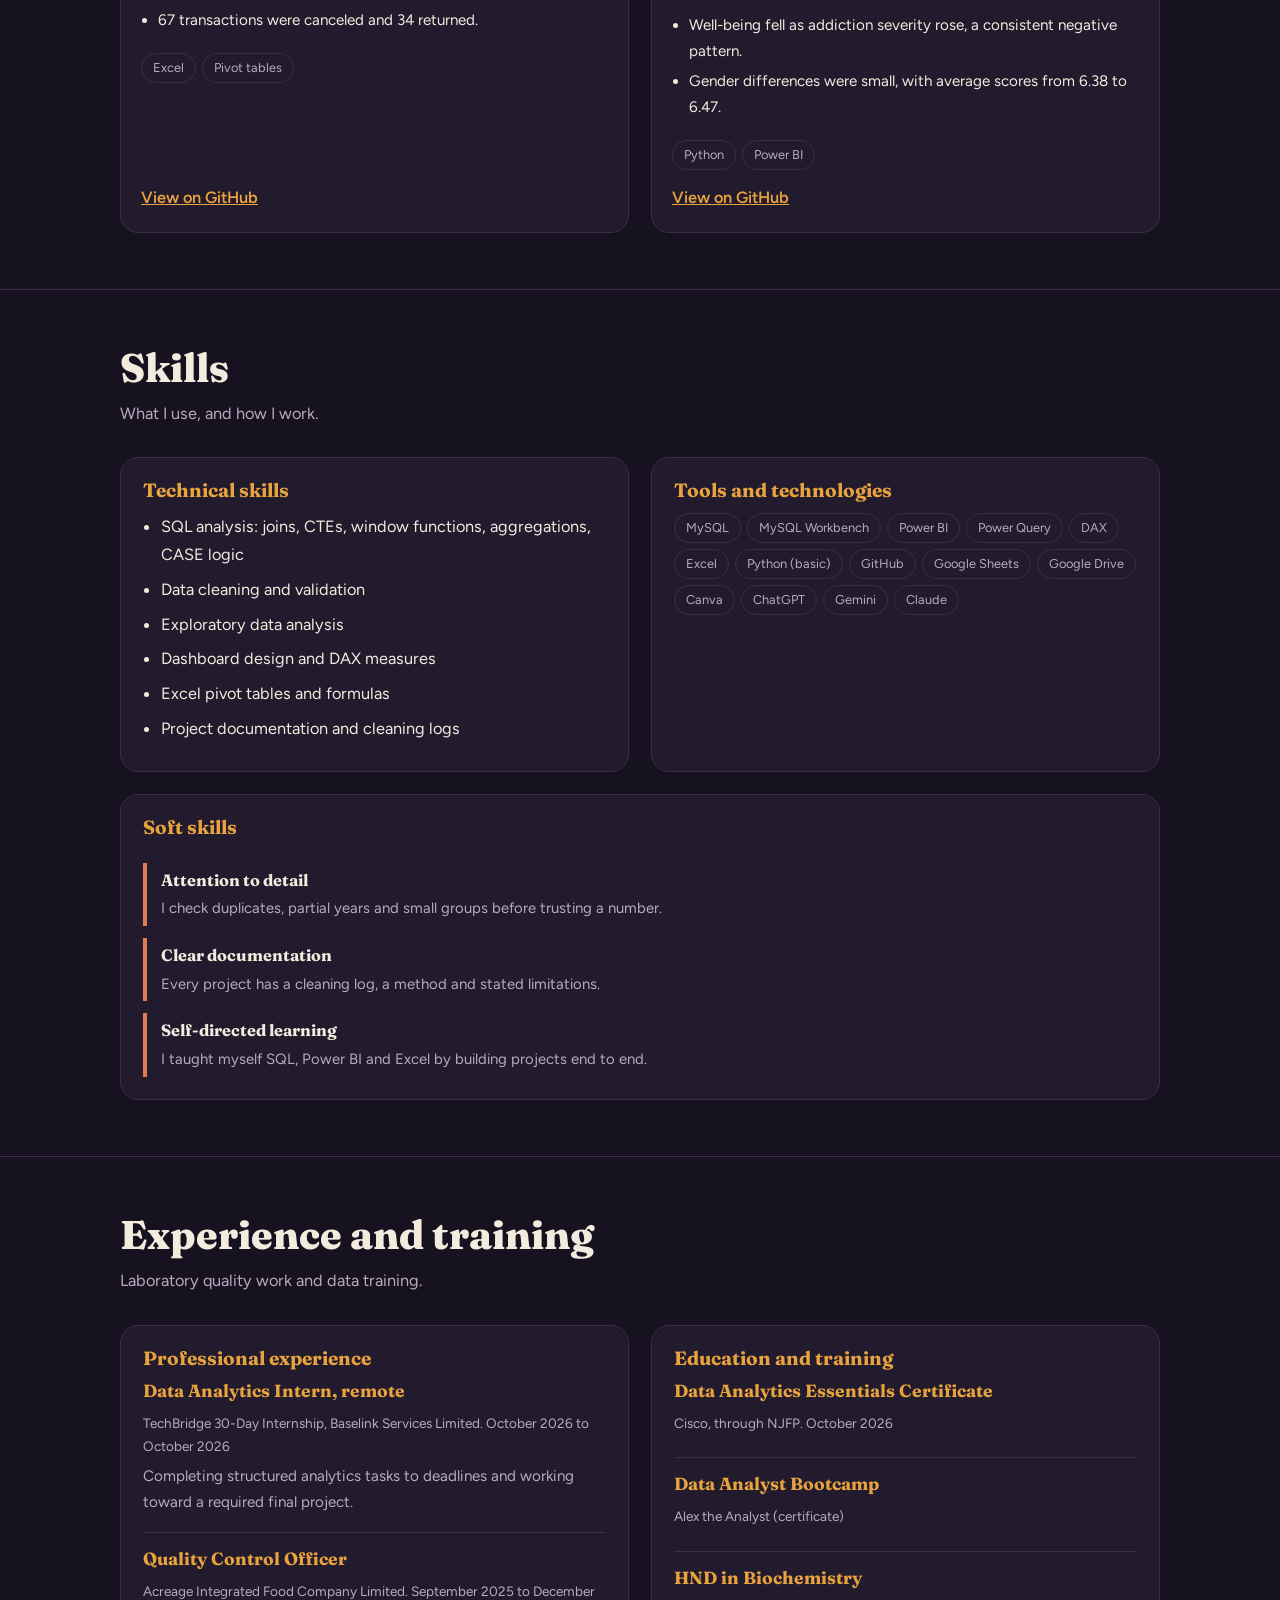
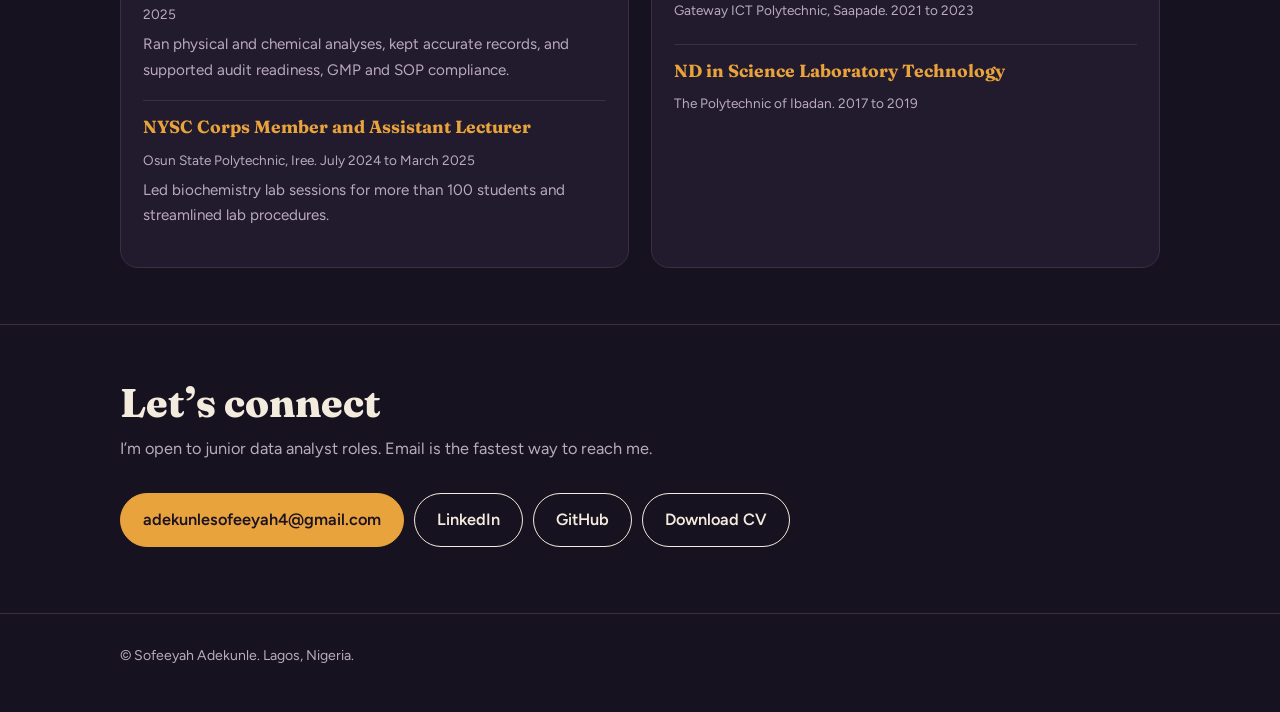
==== commit ca6c6642: "Update job dates in experience section of index.html" ====
--- a/index.html
+++ b/index.html
@@ -59,8 +59,8 @@
 
 <section id="experience"><div class="w"><h2>Experience and training</h2><p class="sub">Laboratory quality work and data training.</p>
 <div class="two"><div class="box"><h3>Professional experience</h3>
-<div class="job"><h3>Data Analytics Intern, remote</h3><small>TechBridge 30-Day Internship, Baselink Services Limited. October 2026 to present</small><p>Completing structured analytics tasks to deadlines and working toward a required final project.</p></div>
-<div class="job"><h3>Quality Control Officer</h3><small>Acreage Integrated Food Company Limited. July 2025 to June 2026</small><p>Ran physical and chemical analyses, kept accurate records, and supported audit readiness, GMP and SOP compliance.</p></div>
+<div class="job"><h3>Data Analytics Intern, remote</h3><small>TechBridge 30-Day Internship, Baselink Services Limited. October 2026 to October 2026</small><p>Completing structured analytics tasks to deadlines and working toward a required final project.</p></div>
+<div class="job"><h3>Quality Control Officer</h3><small>Acreage Integrated Food Company Limited. September 2025 to December 2025</small><p>Ran physical and chemical analyses, kept accurate records, and supported audit readiness, GMP and SOP compliance.</p></div>
 <div class="job"><h3>NYSC Corps Member and Assistant Lecturer</h3><small>Osun State Polytechnic, Iree. July 2024 to March 2025</small><p>Led biochemistry lab sessions for more than 100 students and streamlined lab procedures.</p></div></div>
 <div class="box"><h3>Education and training</h3>
 <div class="job"><h3>Data Analytics Essentials Certificate</h3><small>Cisco, through NJFP. October 2026</small></div>
@@ -72,4 +72,4 @@
 <section id="contact"><div class="w"><h2>Let’s connect</h2><p class="sub">I’m open to junior data analyst roles. Email is the fastest way to reach me.</p>
 <a class="btn p" href="mailto:adekunlesofeeyah4@gmail.com">adekunlesofeeyah4@gmail.com</a><a class="btn" href="https://www.linkedin.com/in/sofeeyah-adekunle">LinkedIn</a><a class="btn" href="https://github.com/SofeeyahAde">GitHub</a><a class="btn" href="assets/Sofeeyah_Adekunle_Data_Analyst_Resume.pdf">Download CV</a></div></section>
 </main><footer><div class="w">© Sofeeyah Adekunle. Lagos, Nigeria.</div></footer>
-<dialog id="z"><img alt=""></dialog><script src="assets/site.js"></script></body></html>+<dialog id="z"><img alt=""></dialog><script src="assets/site.js"></script></body></html>
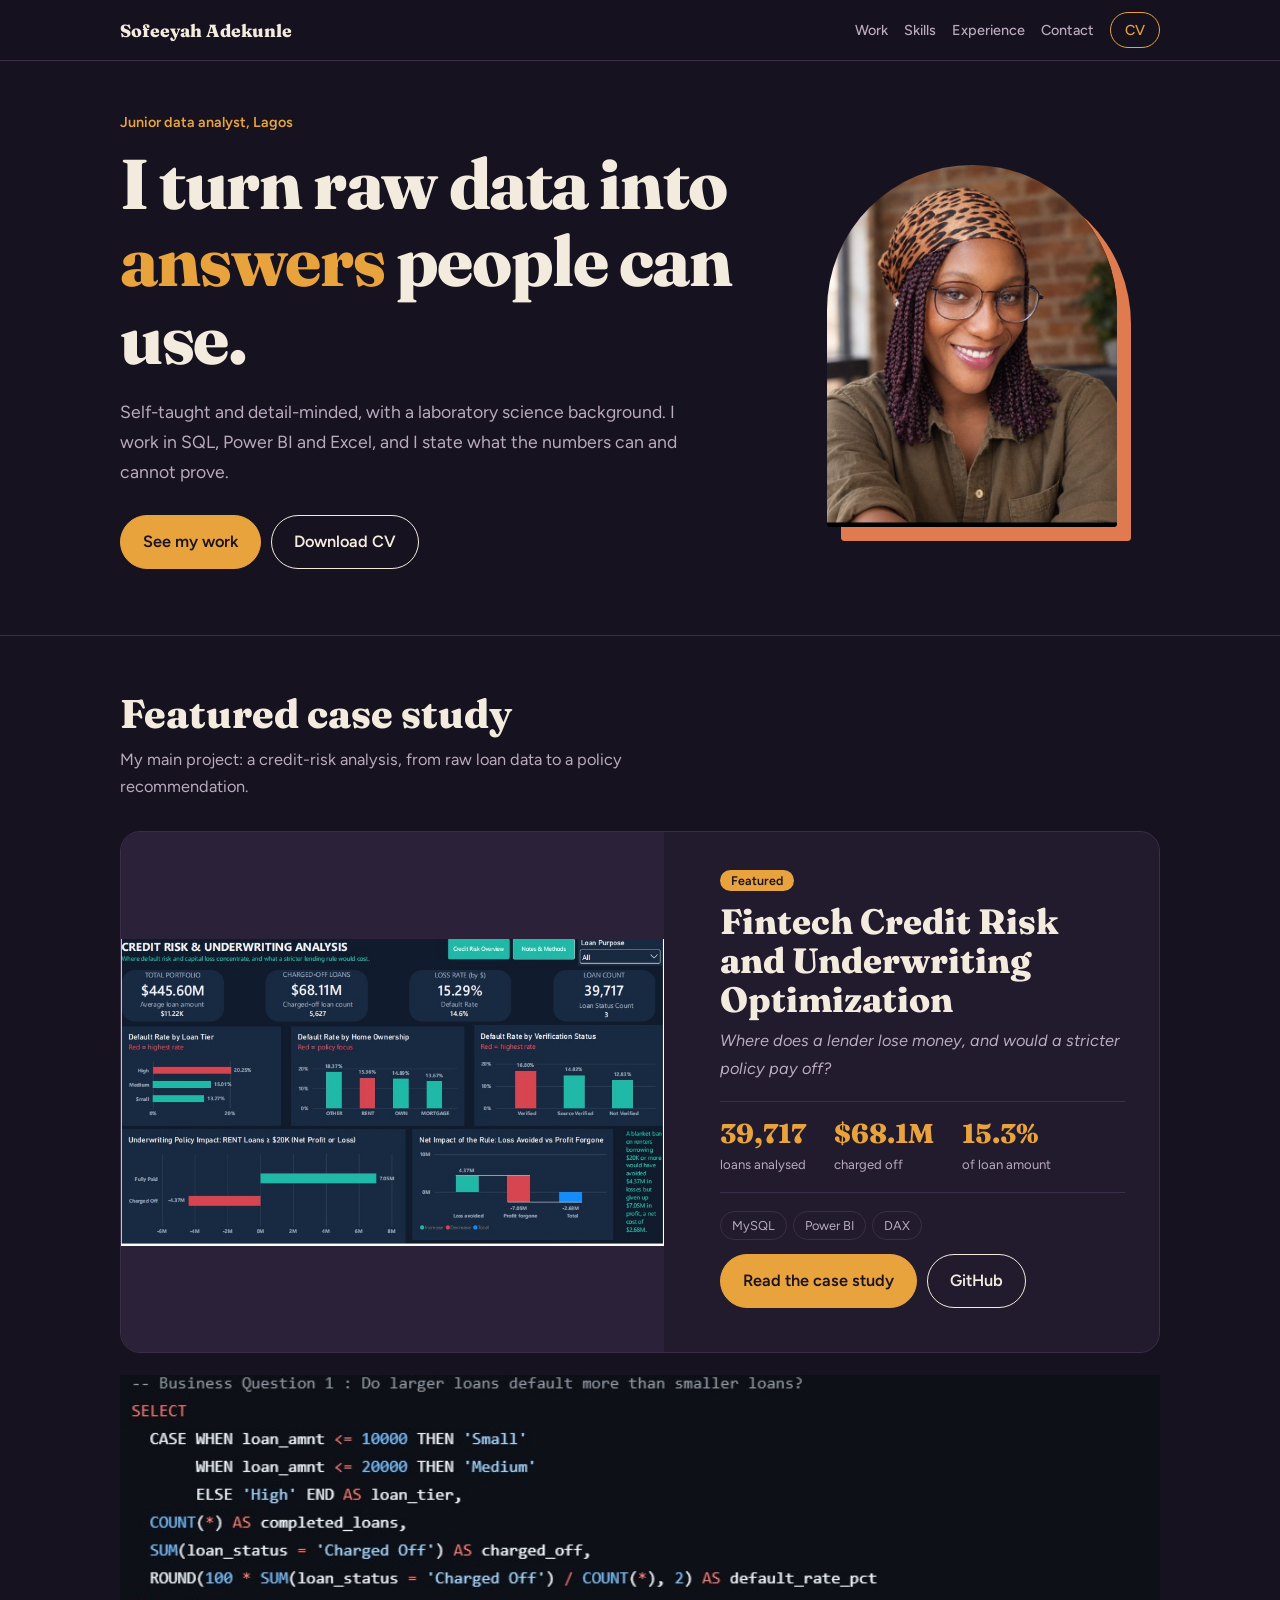
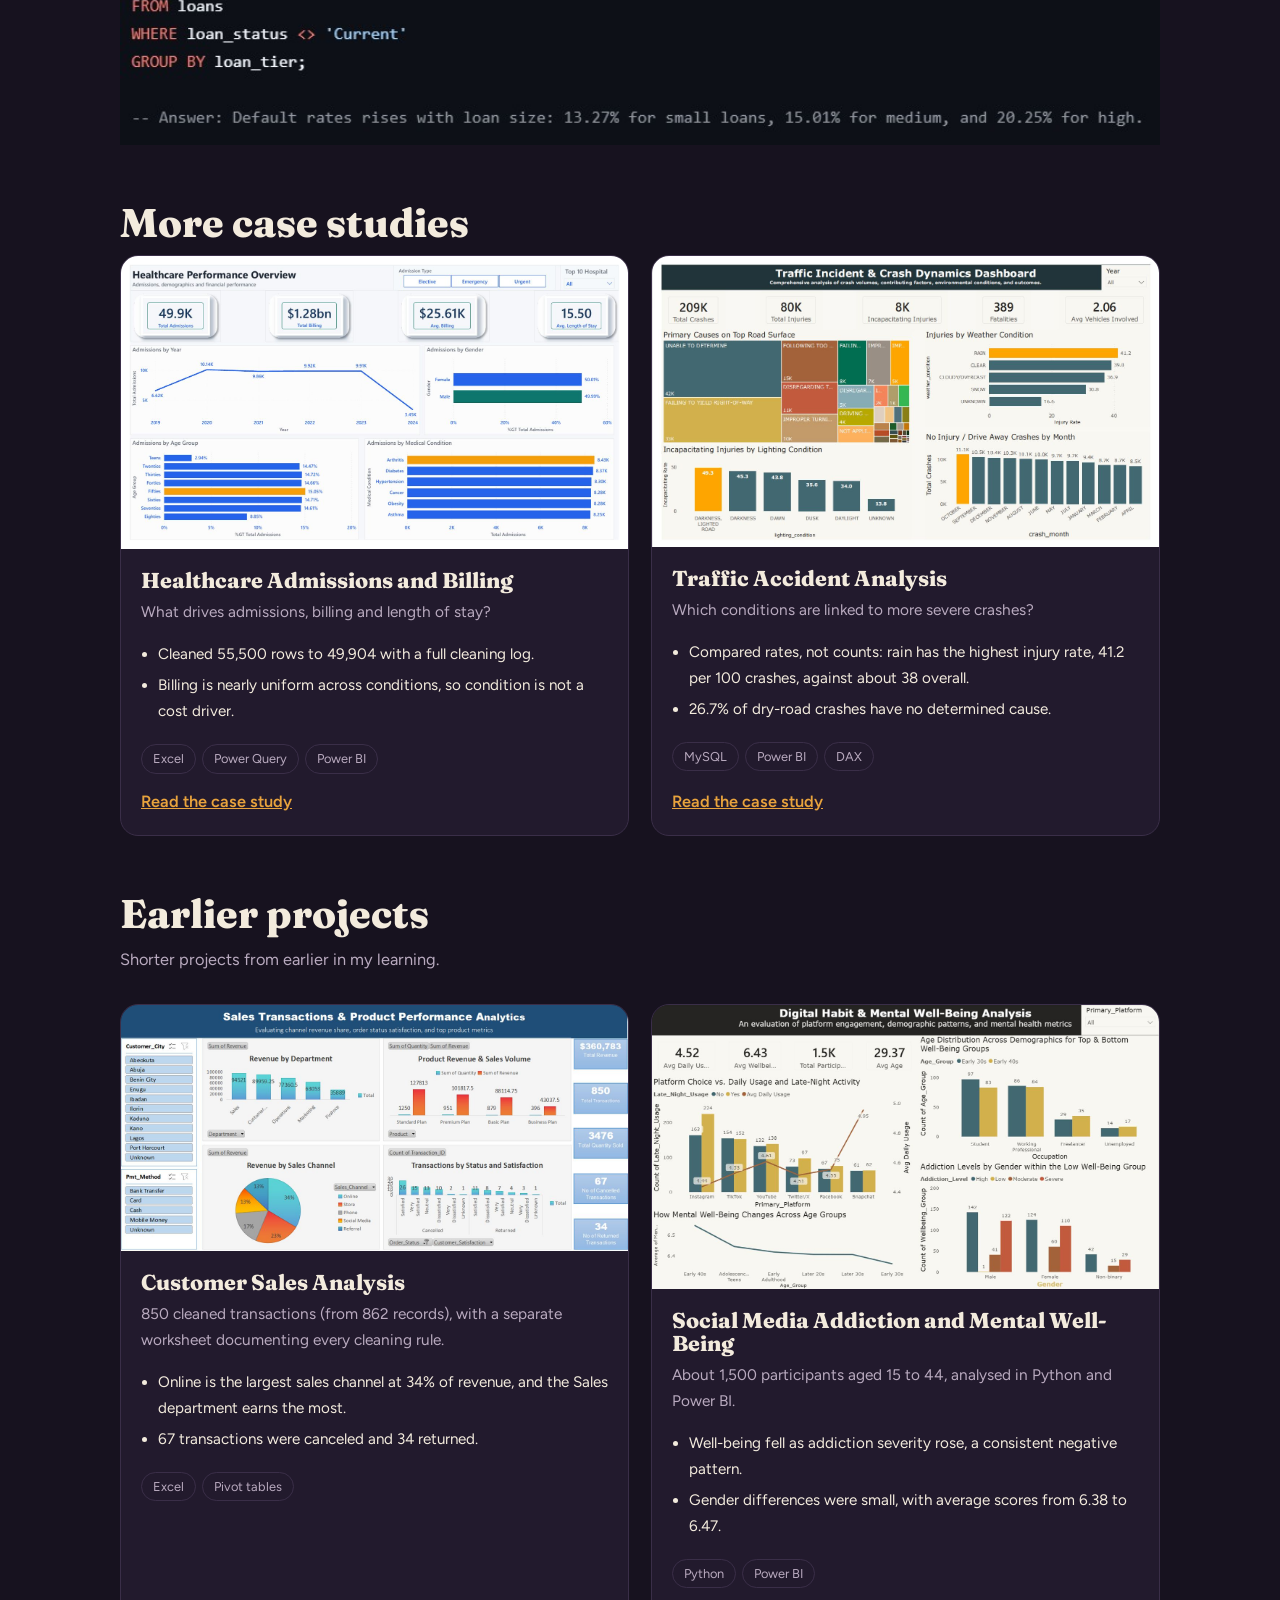
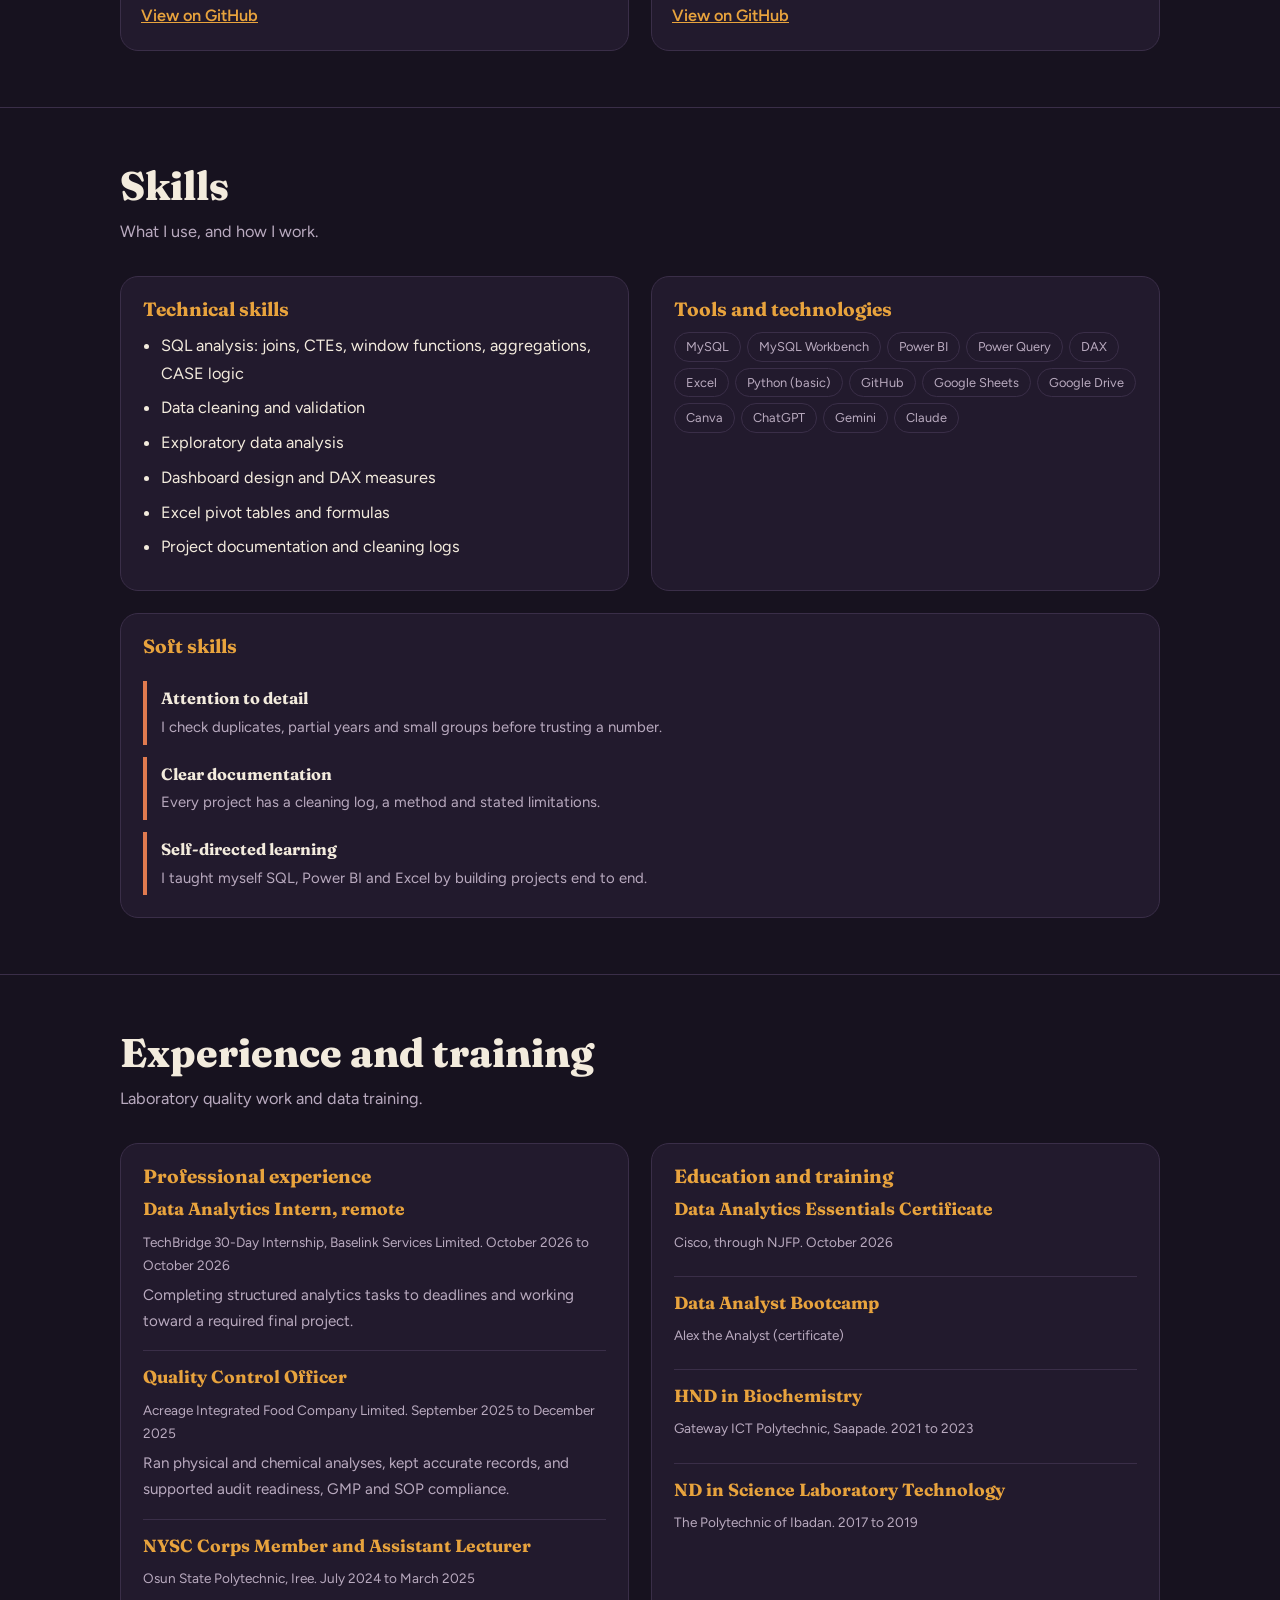
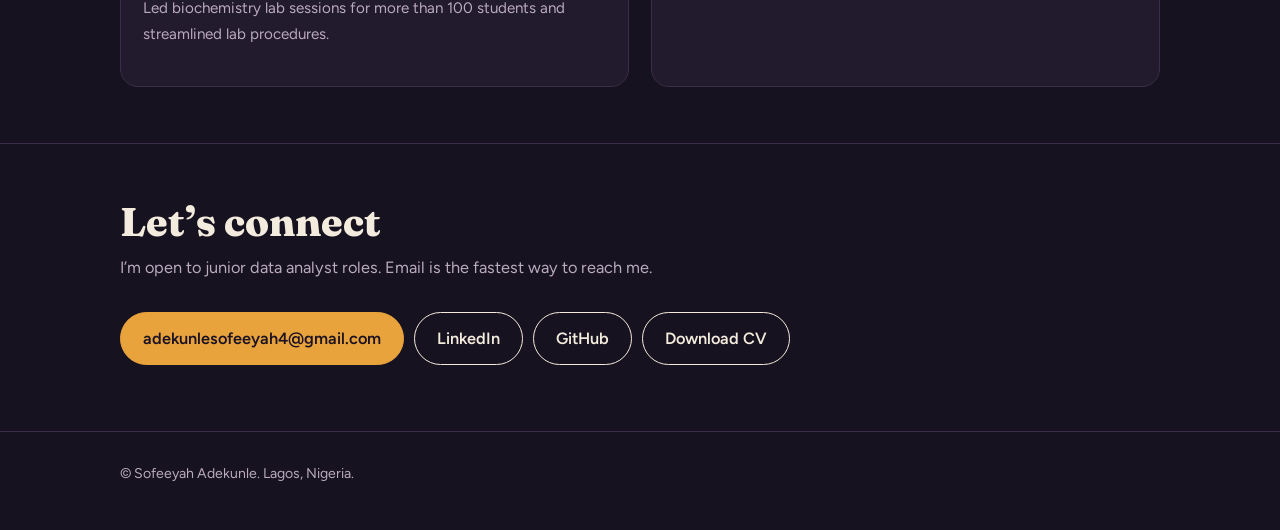
==== commit bb9037c7: "Update case study description for clarity" ====
--- a/index.html
+++ b/index.html
@@ -20,7 +20,7 @@
 <p class="sub">My main project: a credit-risk analysis, from raw loan data to a policy recommendation.</p>
 <article class="feat"><button class="shot" aria-label="Enlarge: Power BI credit risk dashboard"><img src="assets/images/fintech-dashboard.jpg" alt="Power BI credit risk dashboard" loading="lazy"></button>
 <div class="tx"><span class="tag">Featured</span><h3>Fintech Credit Risk and Underwriting Optimization</h3>
-<p class="q">Where does a lender lose money, and would a stricter policy fix it?</p>
+<p class="q">Where does a lender lose money, and would a stricter policy pay off?</p>
 <div class="facts"><div><b>39,717</b><span>loans analysed</span></div><div><b>$68.1M</b><span>charged off</span></div><div><b>15.3%</b><span>of loan amount</span></div></div>
 <div class="chips"><span>MySQL</span><span>Power BI</span><span>DAX</span></div>
 <a class="btn p" href="fintech.html">Read the case study</a><a class="btn" href="https://github.com/SofeeyahAde/fintech-credit-risk-analysis">GitHub</a></div></article>
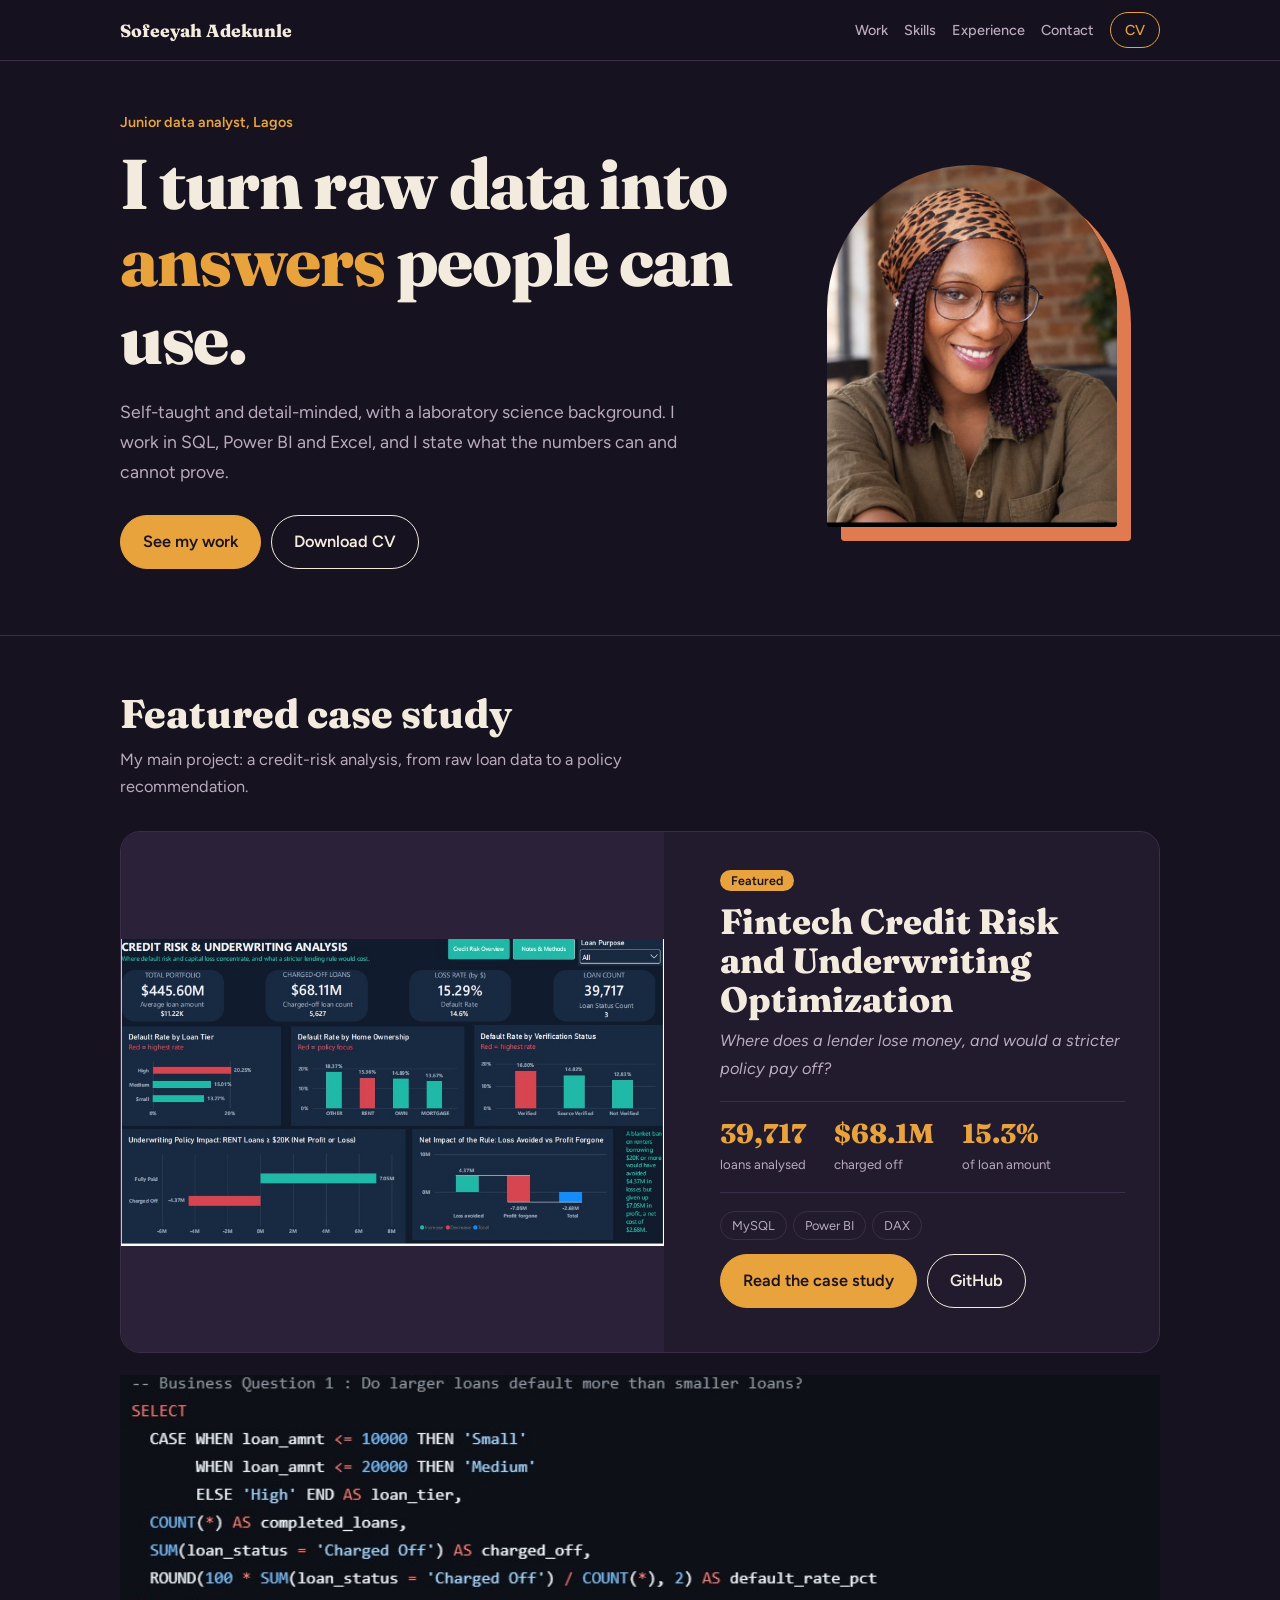
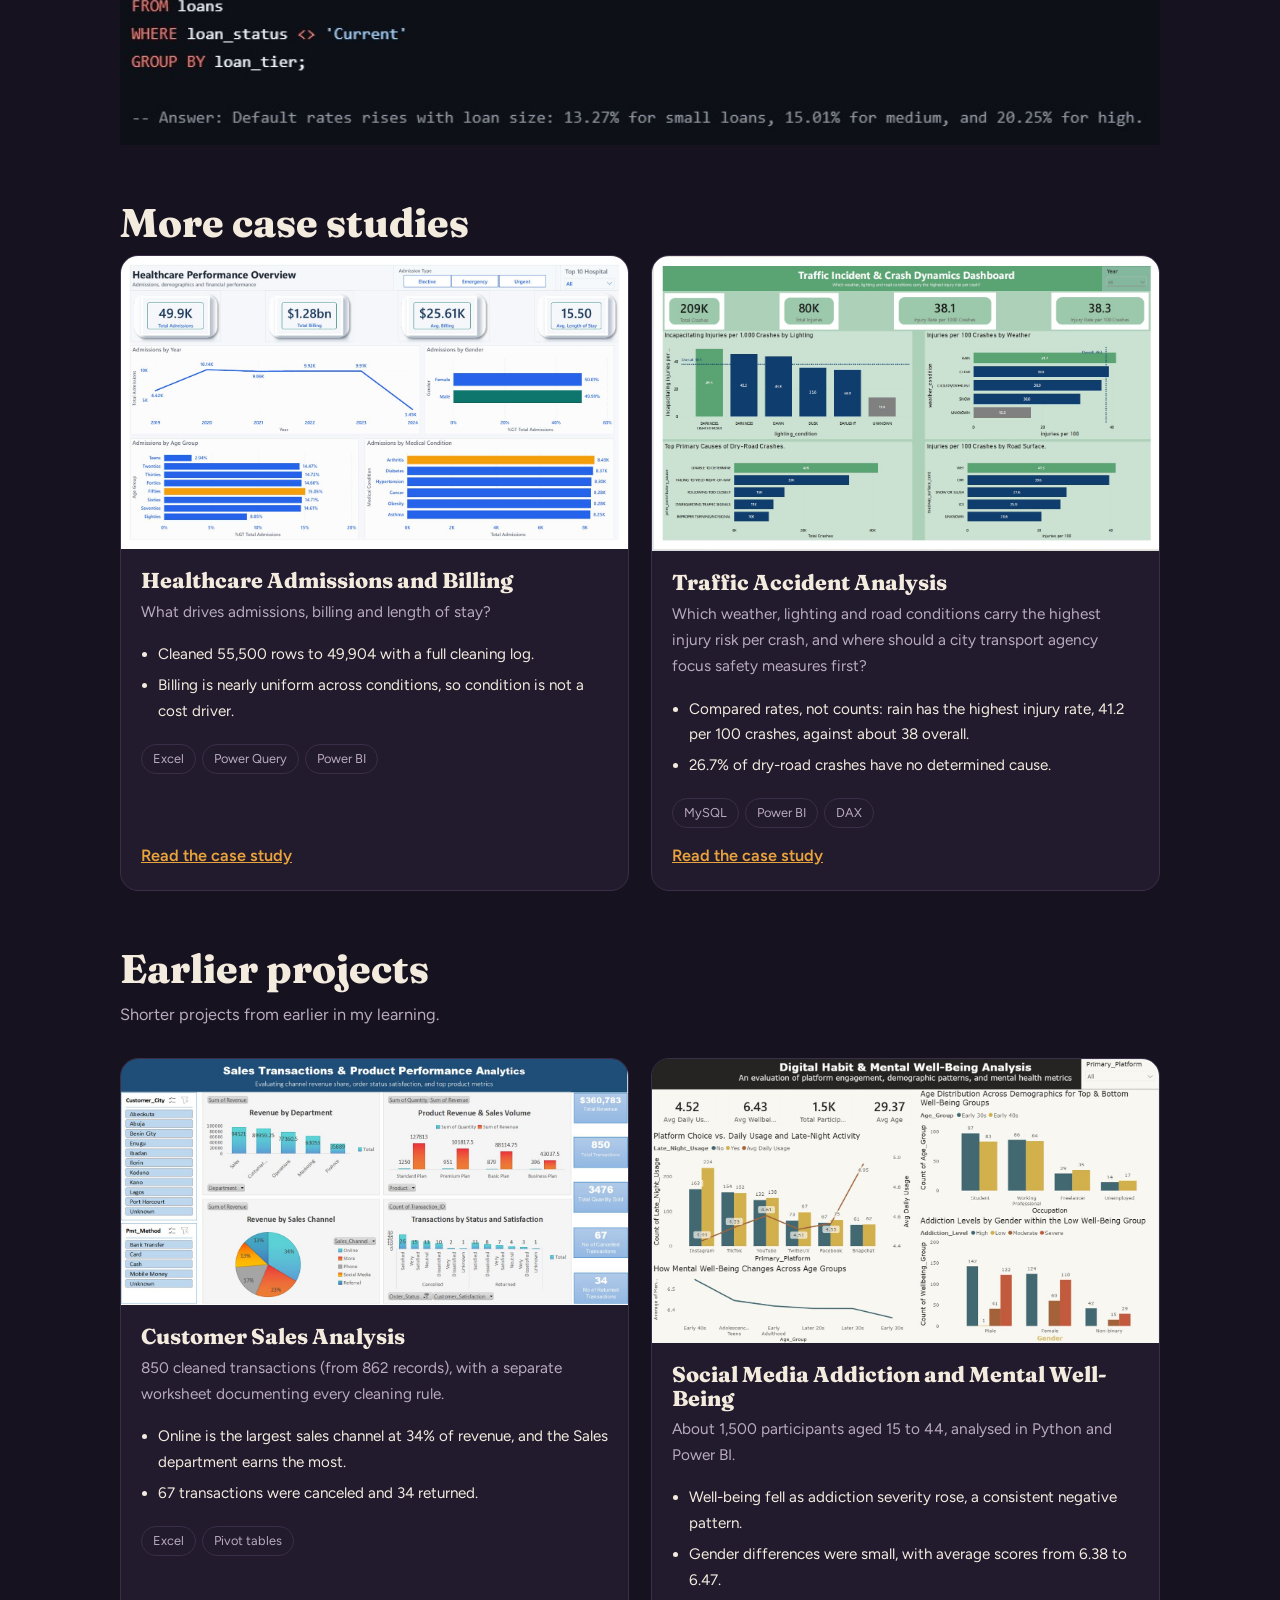
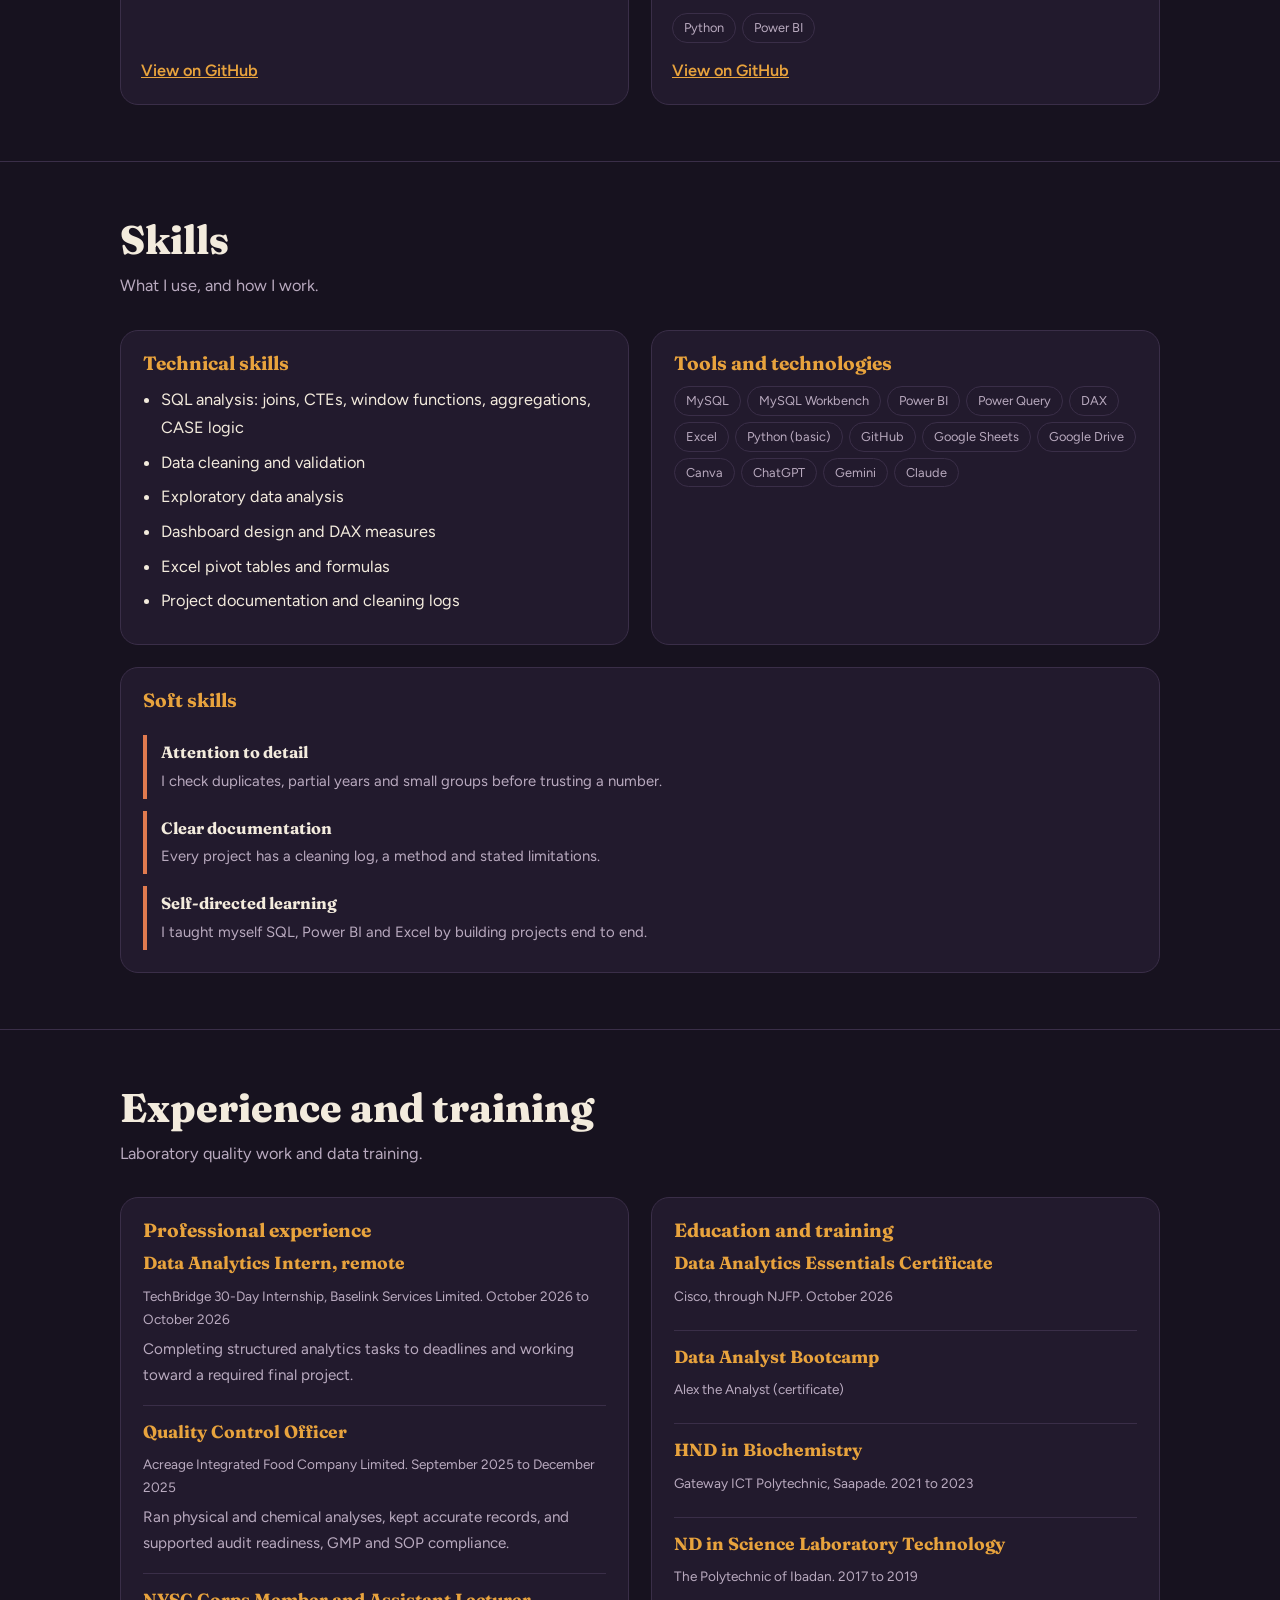
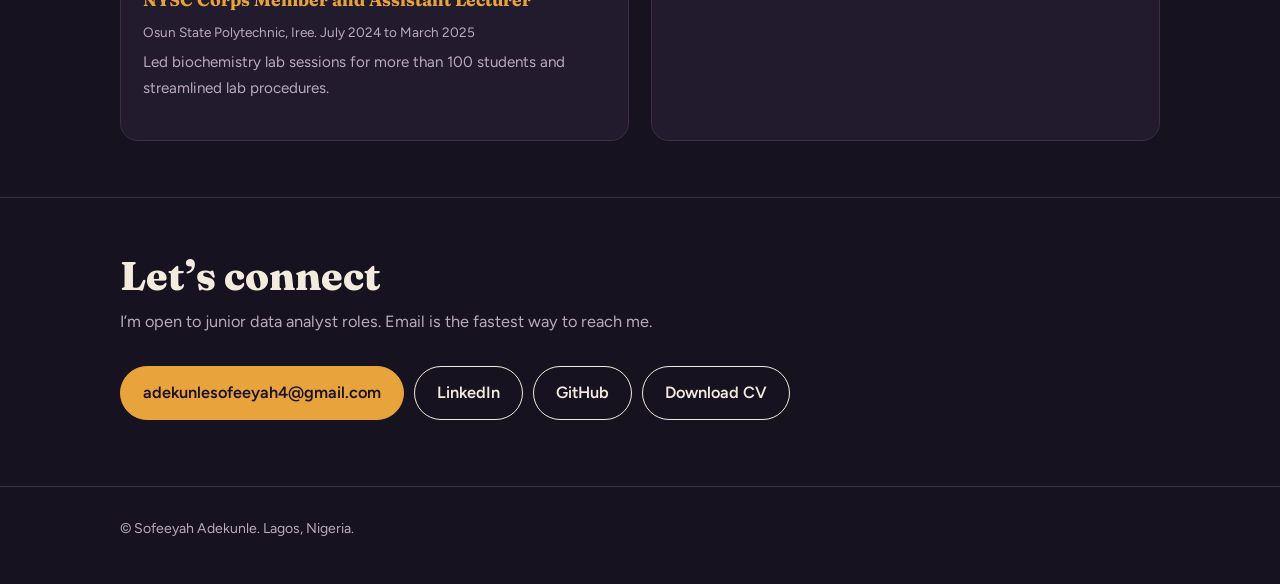
==== commit 9b92a724: "Update index.html" ====
--- a/index.html
+++ b/index.html
@@ -32,7 +32,7 @@
 <p>What drives admissions, billing and length of stay?</p><ul><li>Cleaned 55,500 rows to 49,904 with a full cleaning log.</li><li>Billing is nearly uniform across conditions, so condition is not a cost driver.</li></ul>
 <div class="chips"><span>Excel</span><span>Power Query</span><span>Power BI</span></div><a class="more" href="healthcare.html">Read the case study</a></div></article>
 <article class="card"><button class="shot" aria-label="Enlarge: Power BI traffic crash dashboard"><img src="assets/images/traffic-dashboard.jpg" alt="Power BI traffic crash dashboard" loading="lazy"></button><div class="tx"><h3>Traffic Accident Analysis</h3>
-<p>Which conditions are linked to more severe crashes?</p><ul><li>Compared rates, not counts: rain has the highest injury rate, 41.2 per 100 crashes, against about 38 overall.</li><li>26.7% of dry-road crashes have no determined cause.</li></ul>
+<p>Which weather, lighting and road conditions carry the highest injury risk per crash, and where should a city transport agency focus safety measures first?</p><ul><li>Compared rates, not counts: rain has the highest injury rate, 41.2 per 100 crashes, against about 38 overall.</li><li>26.7% of dry-road crashes have no determined cause.</li></ul>
 <div class="chips"><span>MySQL</span><span>Power BI</span><span>DAX</span></div><a class="more" href="traffic.html">Read the case study</a></div></article>
 </div>
 
